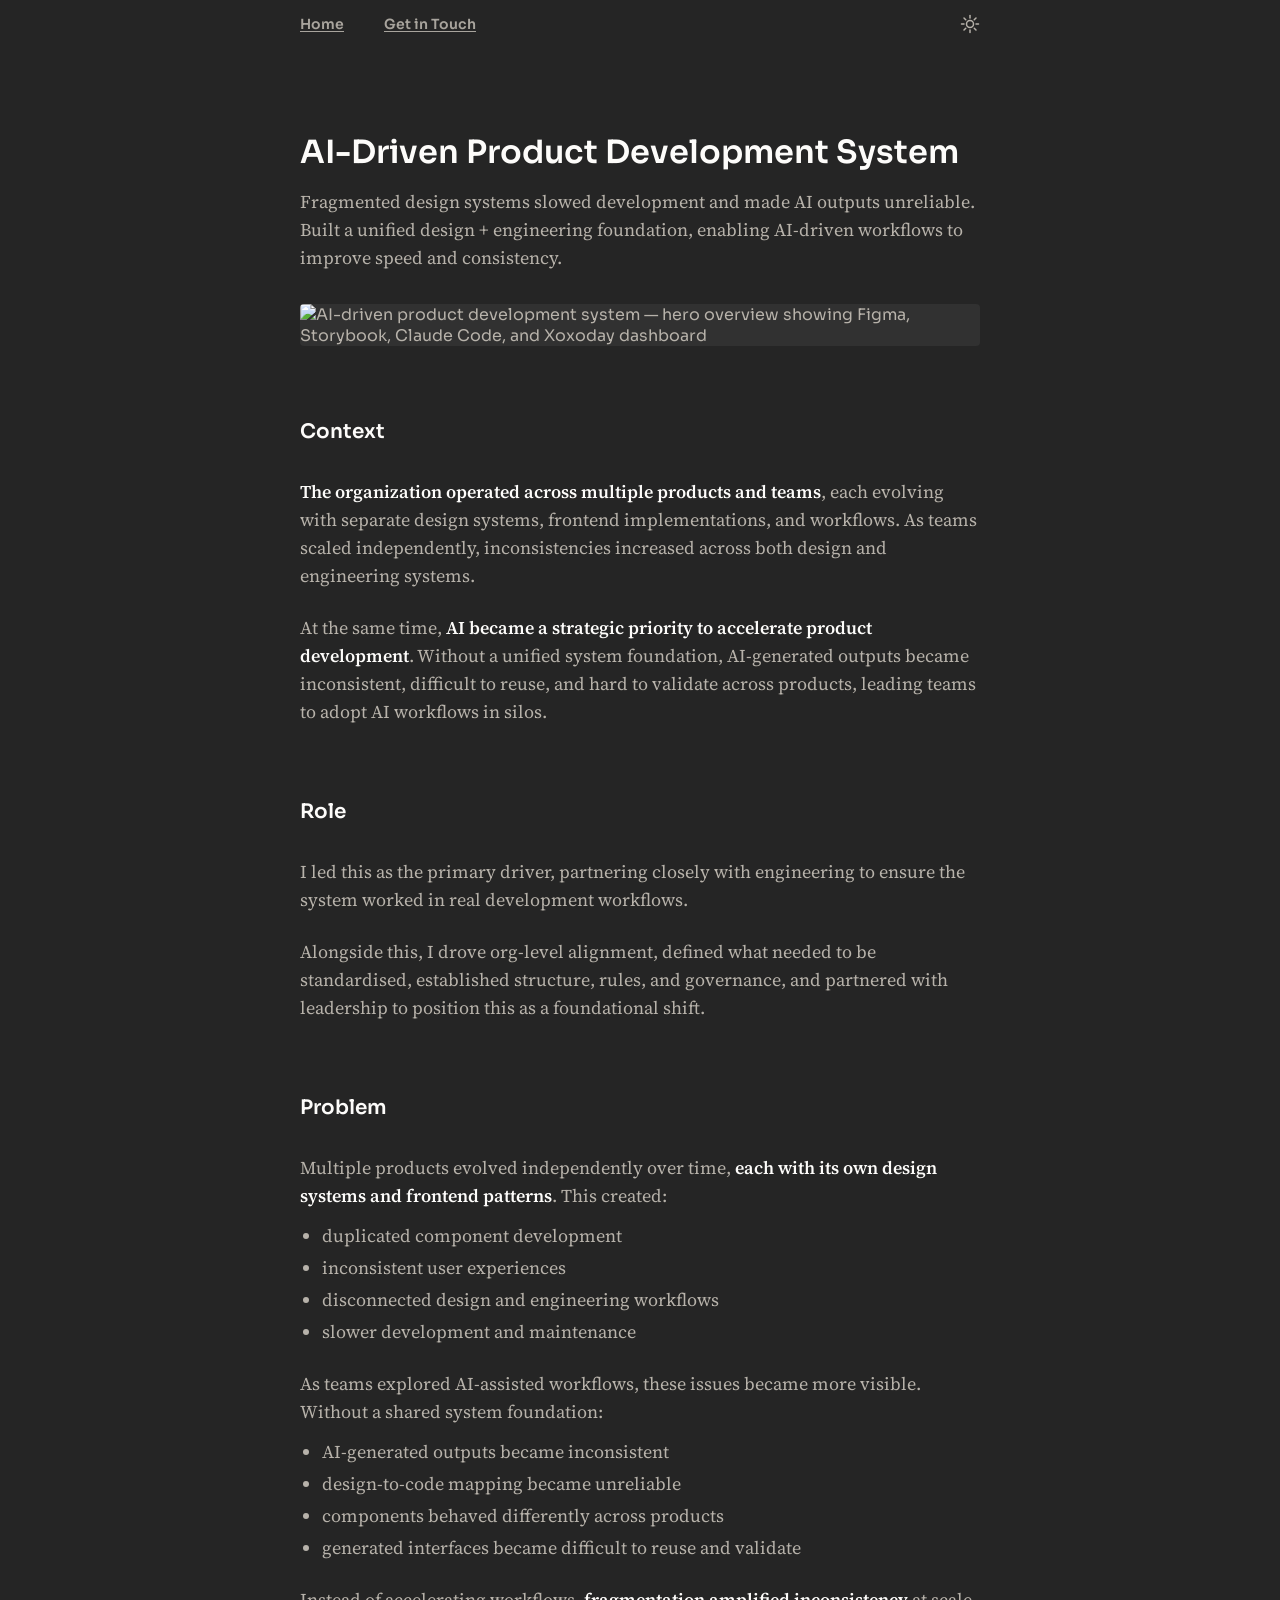
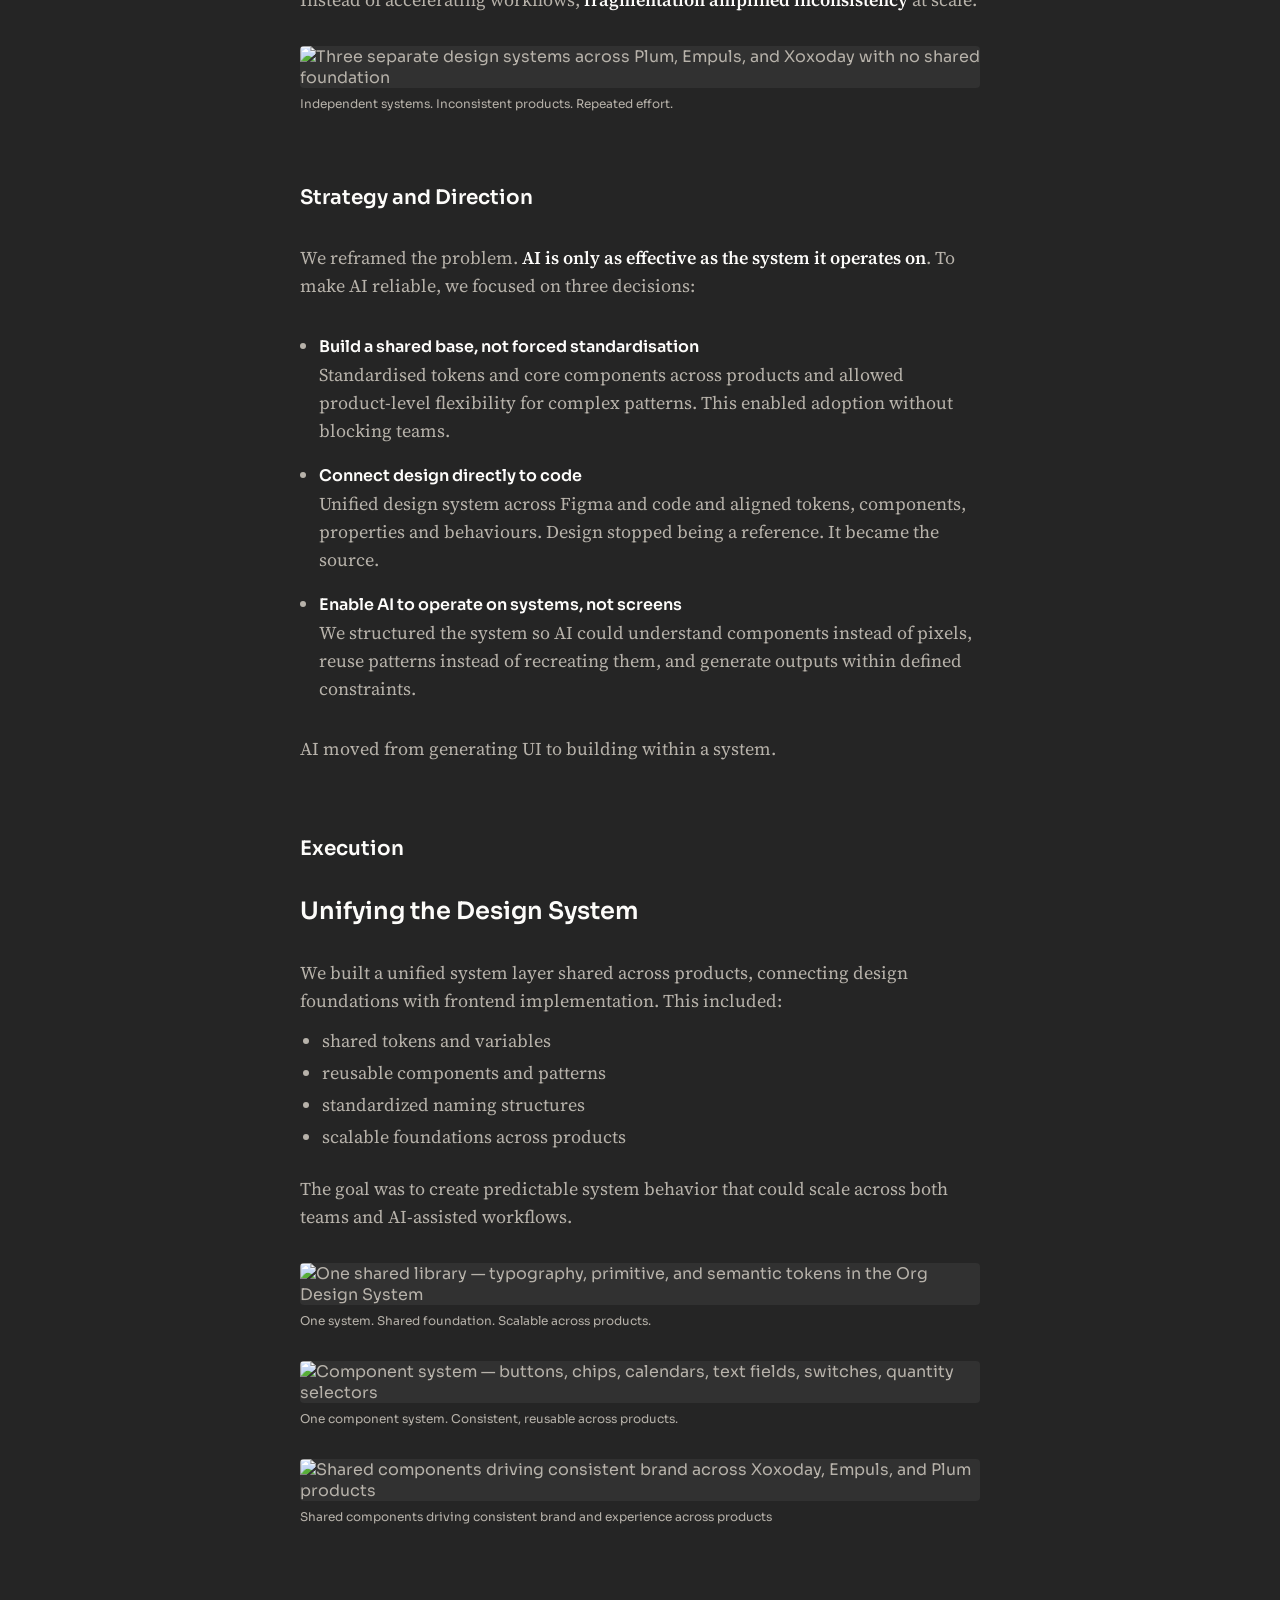
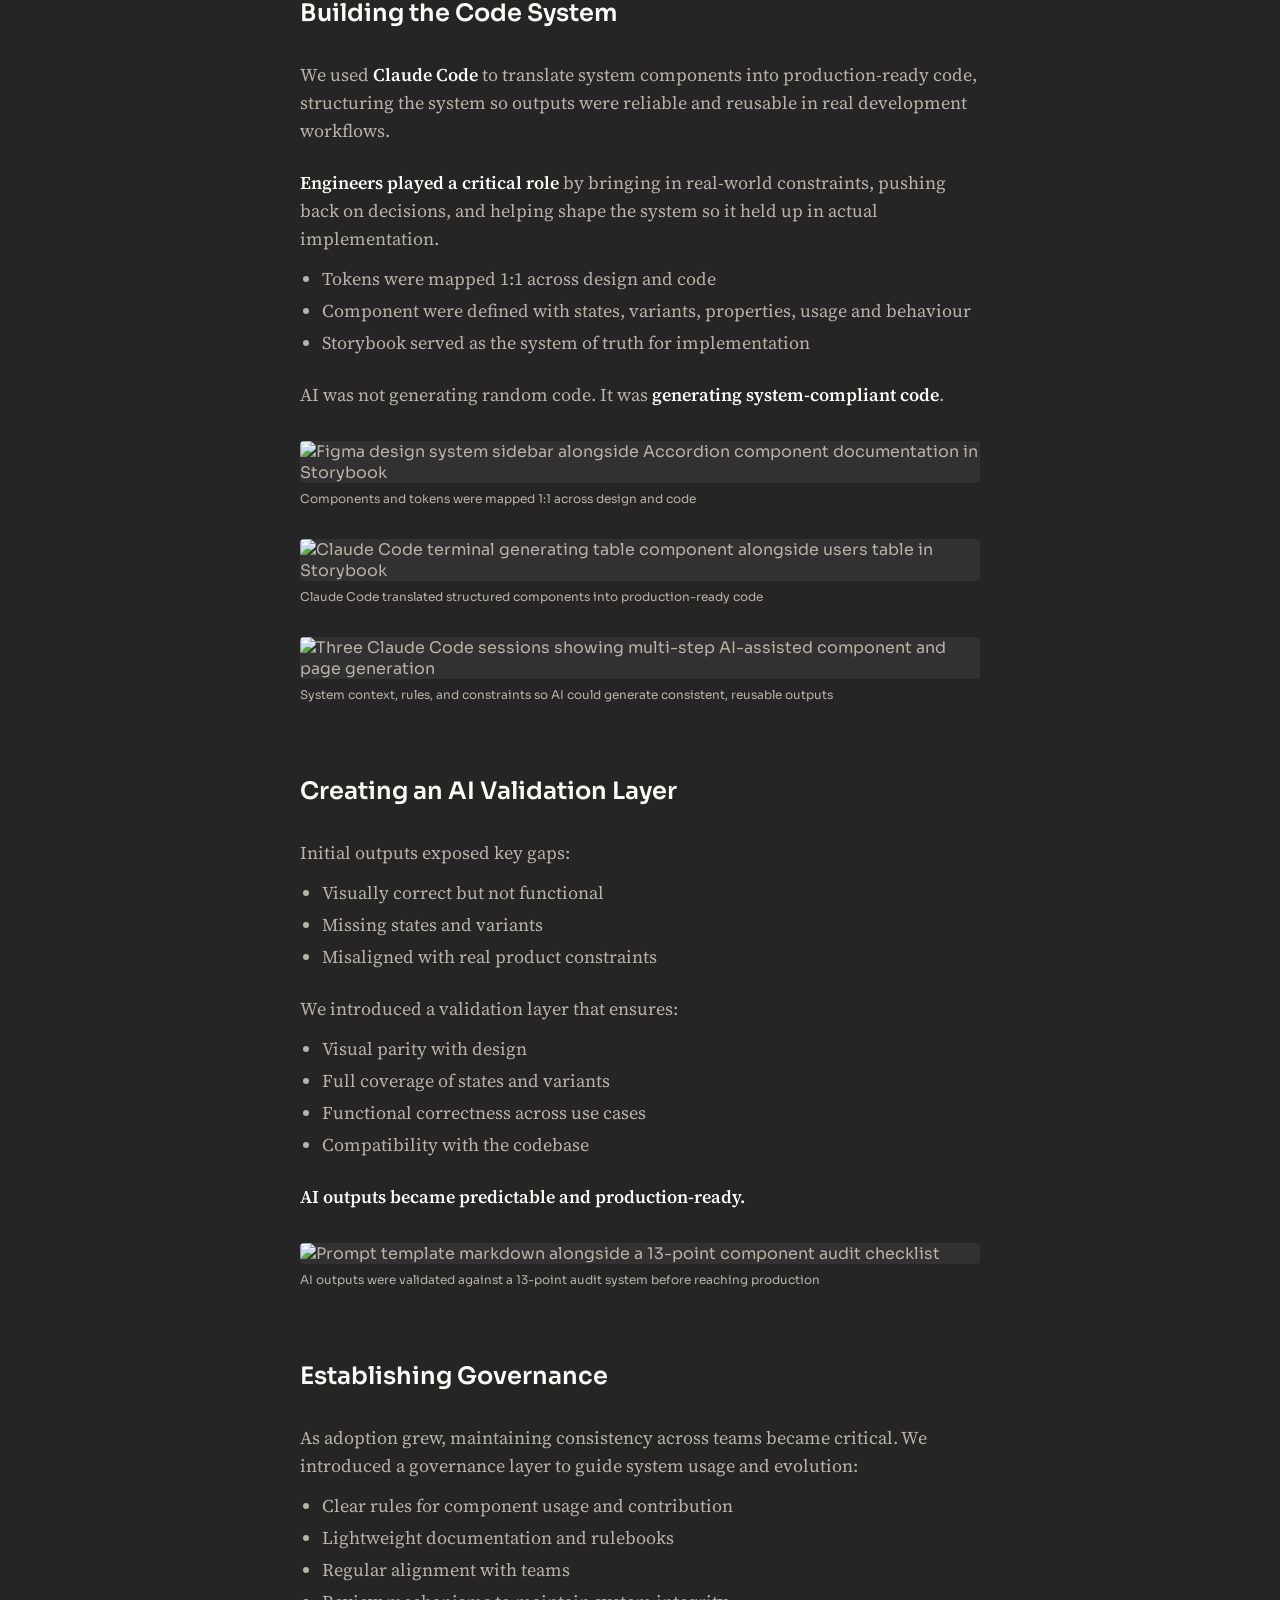
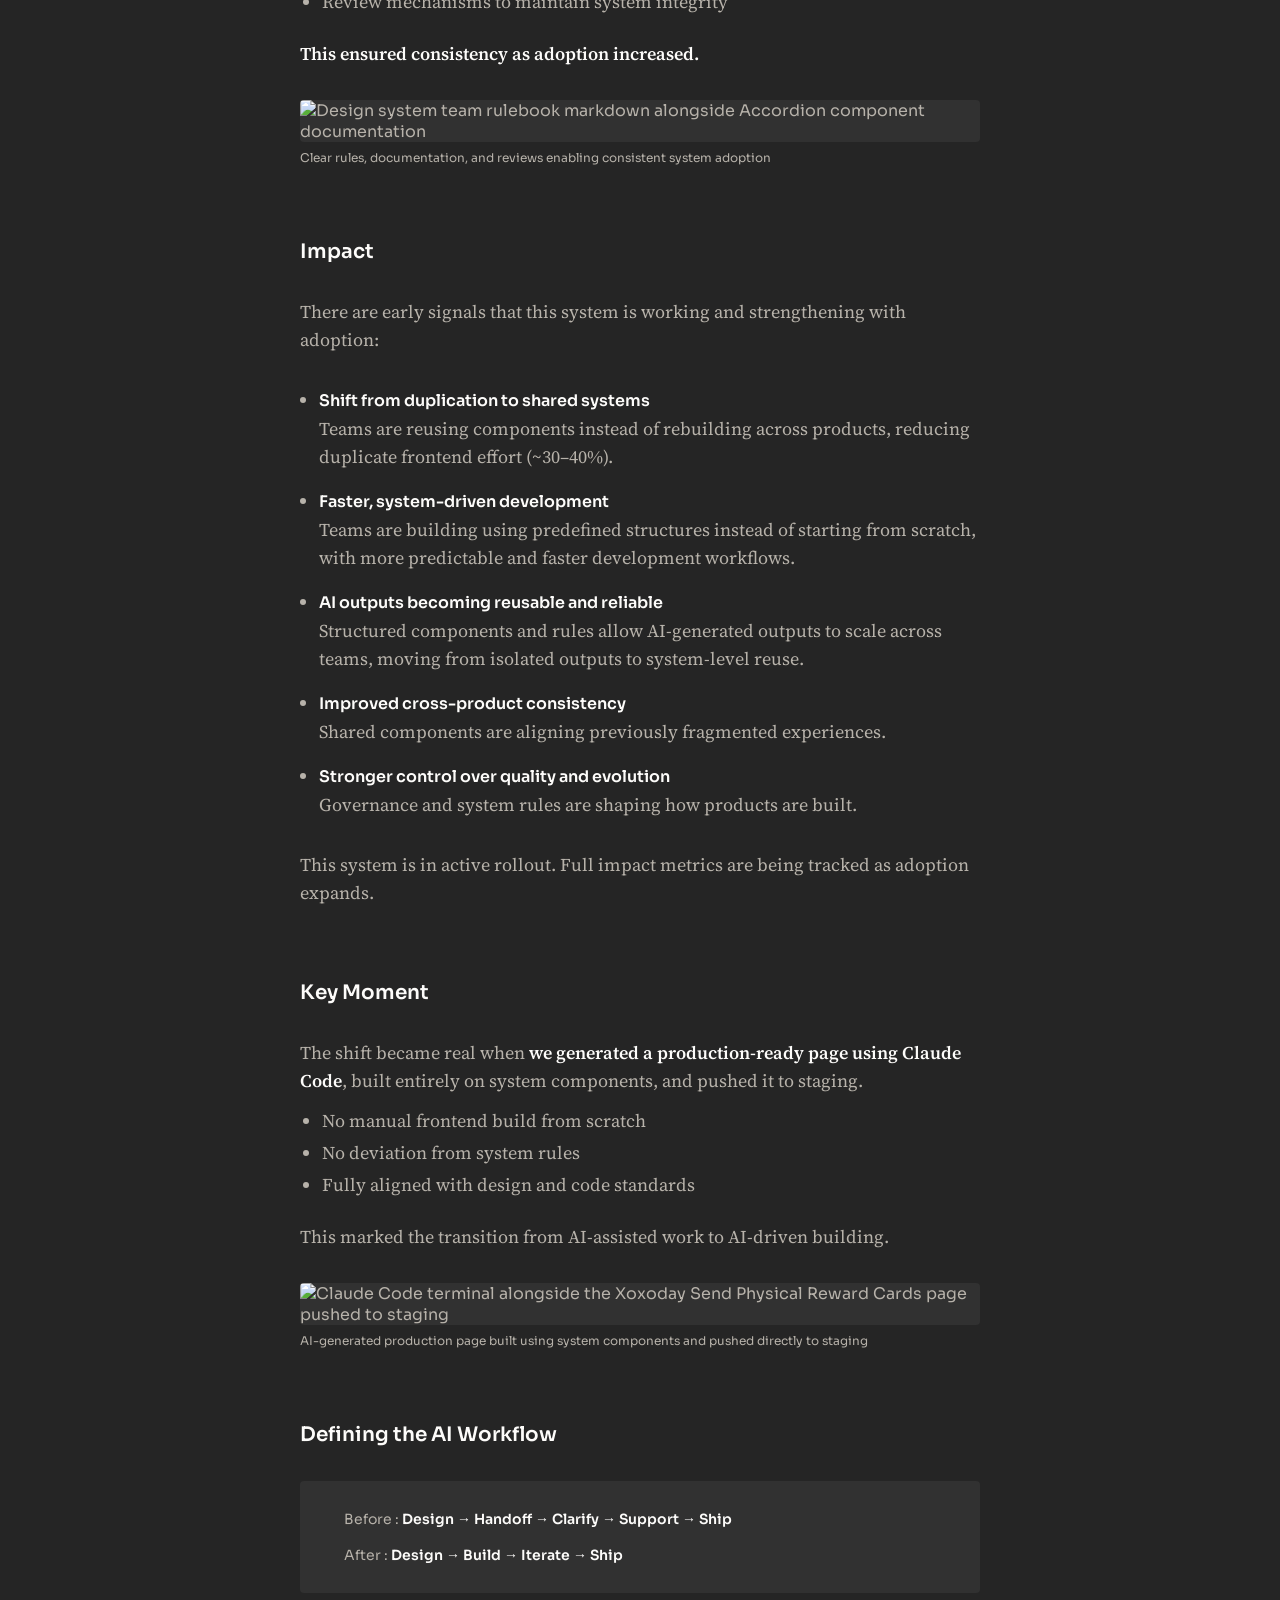
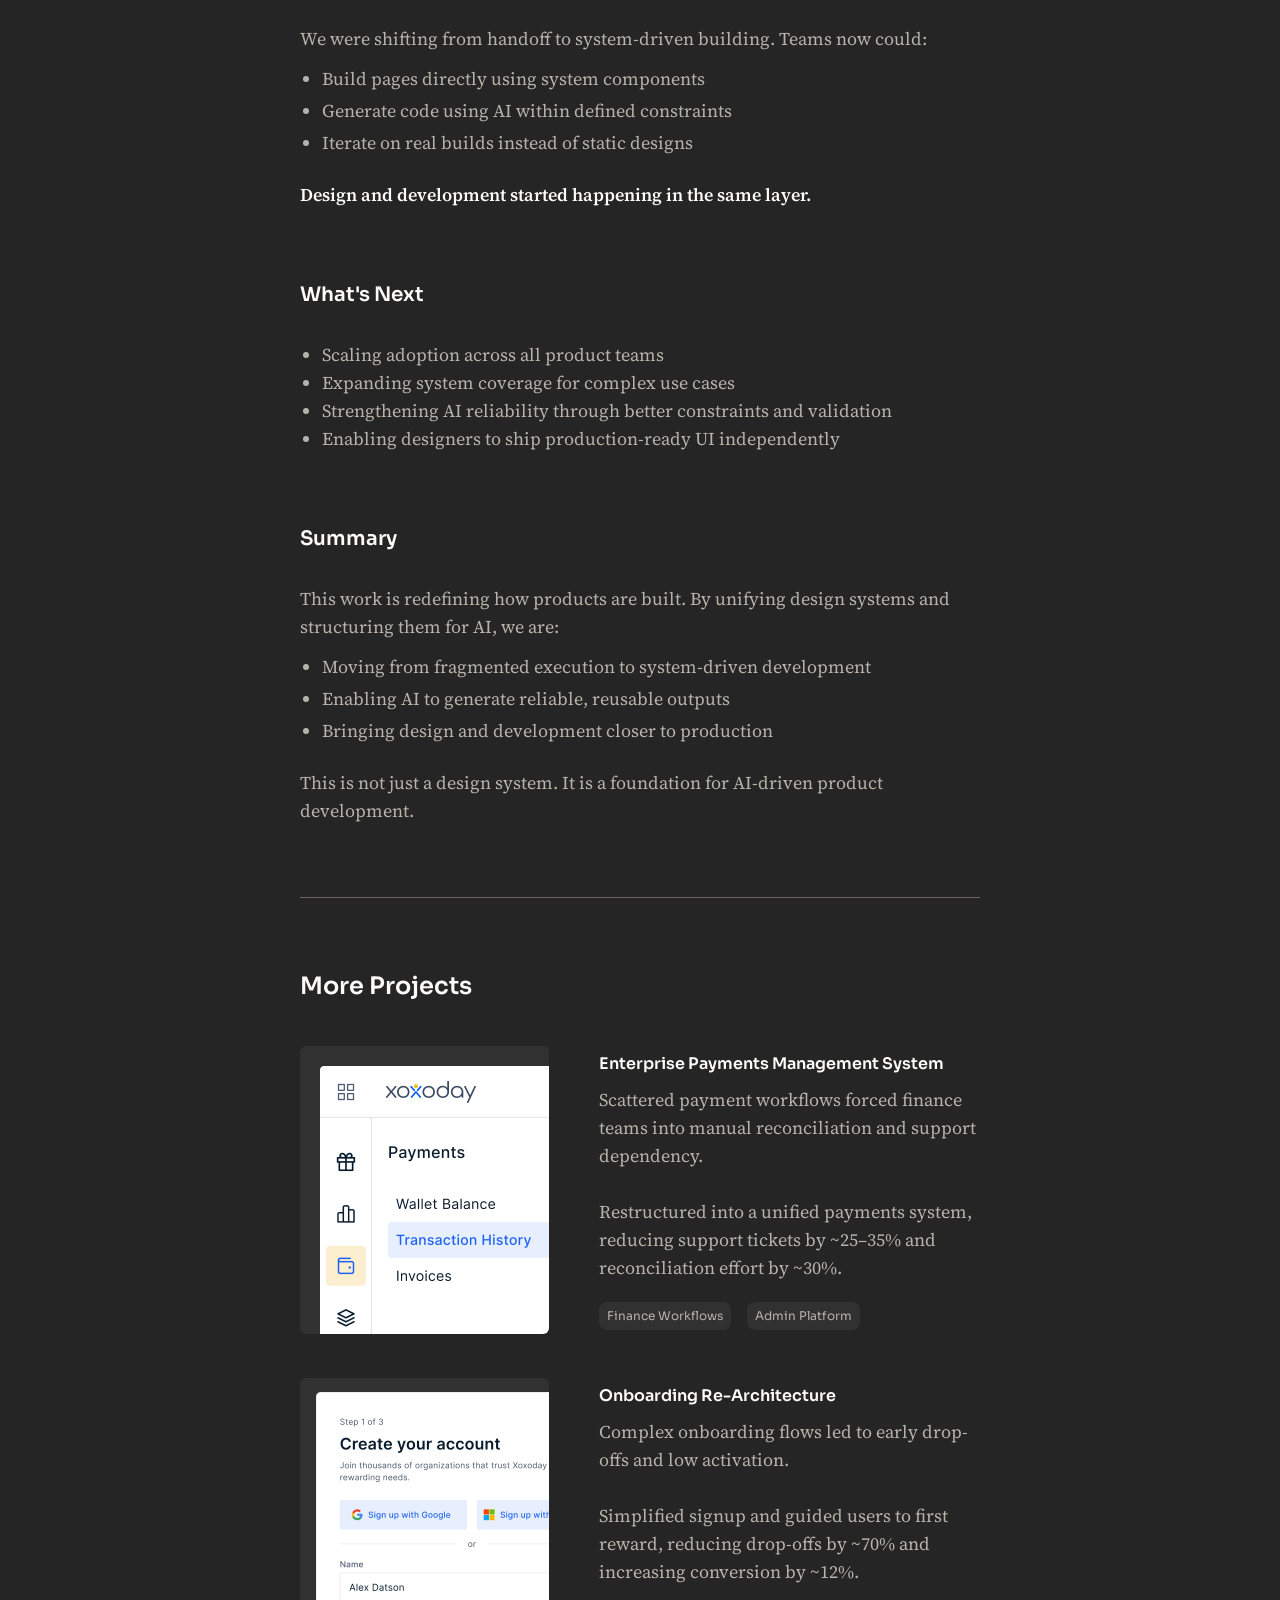
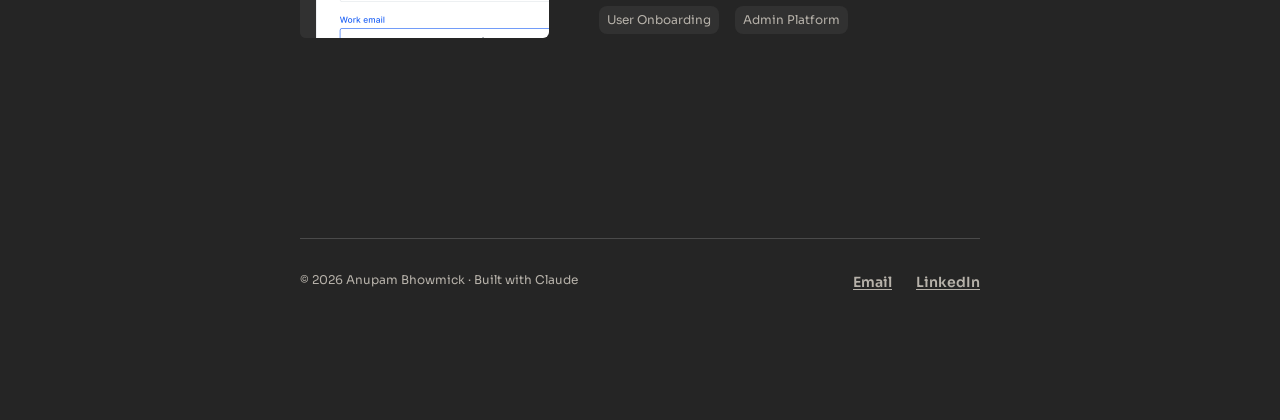
==== ai-system/index.html @ 9c29ad8f "Clean URLs, nav and footer updates - Move case studies to folder/index.html for extensionless URLs  " ====
<!DOCTYPE html>
<html lang="en">
<head>
  <meta charset="UTF-8" />
  <meta name="viewport" content="width=device-width, initial-scale=1.0" />
  <title>AI-Driven Product Development System — Anupam Bhowmick</title>
  <meta name="description" content="Case study: AI-Driven Product Development System designed by Anupam Bhowmick." />
  <link rel="stylesheet" href="/style.css" />
  <script>if(localStorage.getItem('theme')==='light'){document.documentElement.classList.add('light')}</script>
  <link rel="icon" type="image/svg+xml" href="/assets/favicon.svg" />
  <meta property="og:type" content="website" />
  <meta property="og:title" content="AI-Driven Product Development System — Anupam Bhowmick" />
  <meta property="og:description" content="Case study: building a unified design and engineering foundation that enables teams to design, build, and ship using AI." />
  <meta property="og:url" content="https://anupambhowmick.in/ai-system/" />
  <meta property="og:site_name" content="Anupam Bhowmick" />
  <meta name="twitter:card" content="summary" />
  <meta name="twitter:title" content="AI-Driven Product Development System — Anupam Bhowmick" />
  <meta name="twitter:description" content="Case study: building a unified design and engineering foundation that enables teams to design, build, and ship using AI." />
</head>
<body>

  <div id="loading-screen" class="loading-screen"></div>

  <div id="lightbox" class="lightbox" role="dialog" aria-modal="true" aria-label="Image viewer">
    <button class="lightbox-close" id="lightbox-close" aria-label="Close">
      <svg width="24" height="24" viewBox="0 0 24 24" fill="none"><line x1="5" y1="5" x2="19" y2="19" stroke="currentColor" stroke-width="1.5" stroke-linecap="round"/><line x1="19" y1="5" x2="5" y2="19" stroke="currentColor" stroke-width="1.5" stroke-linecap="round"/></svg>
    </button>
    <img id="lightbox-img" src="" alt="" />
  </div>

  <div id="resume-modal" class="resume-modal" role="dialog" aria-modal="true">
    <div class="resume-modal-inner">
      <div class="resume-modal-header">
        <span class="resume-modal-title">Resume — Anupam Bhowmick</span>
        <div class="resume-modal-actions">
          <a href="/anupambhowmick_resume_2026.pdf" download="anupambhowmick_resume_2026.pdf" class="resume-modal-download">Download PDF</a>
          <button class="resume-modal-close" id="resume-modal-close" aria-label="Close">
            <svg width="20" height="20" viewBox="0 0 20 20" fill="none"><line x1="4" y1="4" x2="16" y2="16" stroke="currentColor" stroke-width="1.5" stroke-linecap="round"/><line x1="16" y1="4" x2="4" y2="16" stroke="currentColor" stroke-width="1.5" stroke-linecap="round"/></svg>
          </button>
        </div>
      </div>
      <iframe src="/anupambhowmick_resume_2026.pdf" title="Resume PDF" loading="lazy"></iframe>
      <div class="resume-mobile-fallback">
        <p class="ds-body" style="text-align:center;">PDF preview isn't available on this device.</p>
        <a href="/anupambhowmick_resume_2026.pdf" download="anupambhowmick_resume_2026.pdf" class="btn btn-primary">Download Resume</a>
      </div>
    </div>
  </div>

  <nav class="site-nav">
    <div class="nav-left">
      <a href="/" class="nav-link">Home</a>
      <div class="email-tooltip-wrapper">
        <button class="nav-link email-copy">Get in Touch</button>
        <span class="email-tooltip">anupambhowmick123@gmail.com</span>
      </div>
    </div>
    <div class="nav-right">
      <button id="theme-toggle" class="theme-toggle" aria-label="Toggle light/dark mode">
        <svg class="icon-sun" width="20" height="20" viewBox="0 0 20 20" fill="none"><circle cx="10" cy="10" r="3.5" stroke="currentColor" stroke-width="1.5"/><line x1="10" y1="1.5" x2="10" y2="4" stroke="currentColor" stroke-width="1.5" stroke-linecap="round"/><line x1="10" y1="16" x2="10" y2="18.5" stroke="currentColor" stroke-width="1.5" stroke-linecap="round"/><line x1="1.5" y1="10" x2="4" y2="10" stroke="currentColor" stroke-width="1.5" stroke-linecap="round"/><line x1="16" y1="10" x2="18.5" y2="10" stroke="currentColor" stroke-width="1.5" stroke-linecap="round"/><line x1="4" y1="4" x2="5.76" y2="5.76" stroke="currentColor" stroke-width="1.5" stroke-linecap="round"/><line x1="14.24" y1="14.24" x2="16" y2="16" stroke="currentColor" stroke-width="1.5" stroke-linecap="round"/><line x1="16" y1="4" x2="14.24" y2="5.76" stroke="currentColor" stroke-width="1.5" stroke-linecap="round"/><line x1="5.76" y1="14.24" x2="4" y2="16" stroke="currentColor" stroke-width="1.5" stroke-linecap="round"/></svg>
        <svg class="icon-moon" width="20" height="20" viewBox="0 0 20 20" fill="none"><path d="M17.5 10.66A7.5 7.5 0 1 1 9.34 2.5 5.83 5.83 0 0 0 17.5 10.66z" stroke="currentColor" stroke-width="1.5" stroke-linecap="round" stroke-linejoin="round"/></svg>
      </button>
    </div>
  </nav>

  <div class="page">
    <div class="content">
      <div class="project-main">

        <!-- ── Hero ── -->
        <div class="project-hero">
          <div class="project-hero-text">
            <h1 class="project-hero-title">AI-Driven Product Development System</h1>
            <p class="project-hero-desc">Fragmented design systems slowed development and made AI outputs unreliable. Built a unified design + engineering foundation, enabling AI-driven workflows to improve speed and consistency.</p>
          </div>
          <div class="cs-img-wrap">
            <div class="cs-panel-full">
              <img src="/images/AI image 1.png" alt="AI-driven product development system — hero overview showing Figma, Storybook, Claude Code, and Xoxoday dashboard" />
            </div>
          </div>
        </div>

        <!-- ── Context ── -->
        <div class="project-section">
          <h2 class="project-section-heading">Context</h2>
          <div class="cs-body">
            <p><span class="cs-link">The organization operated across multiple products and teams</span>, each evolving with separate design systems, frontend implementations, and workflows. As teams scaled independently, inconsistencies increased across both design and engineering systems.</p>
            <p>At the same time, <span class="cs-link">AI became a strategic priority to accelerate product development</span>. Without a unified system foundation, AI-generated outputs became inconsistent, difficult to reuse, and hard to validate across products, leading teams to adopt AI workflows in silos.</p>
          </div>
        </div>

        <!-- ── Role ── -->
        <div class="project-section">
          <h2 class="project-section-heading">Role</h2>
          <div class="cs-body">
            <p>I led this as the primary driver, partnering closely with engineering to ensure the system worked in real development workflows.</p>
            <p>Alongside this, I drove org-level alignment, defined what needed to be standardised, established structure, rules, and governance, and partnered with leadership to position this as a foundational shift.</p>
          </div>
        </div>

        <!-- ── Problem ── -->
        <div class="project-section">
          <h2 class="project-section-heading">Problem</h2>
          <div class="cs-body">
            <p>Multiple products evolved independently over time, <span class="cs-link">each with its own design systems and frontend patterns</span>. This created:</p>
            <ul>
              <li>duplicated component development</li>
              <li>inconsistent user experiences</li>
              <li>disconnected design and engineering workflows</li>
              <li>slower development and maintenance</li>
            </ul>
            <p>As teams explored AI-assisted workflows, these issues became more visible. Without a shared system foundation:</p>
            <ul>
              <li>AI-generated outputs became inconsistent</li>
              <li>design-to-code mapping became unreliable</li>
              <li>components behaved differently across products</li>
              <li>generated interfaces became difficult to reuse and validate</li>
            </ul>
            <p>Instead of accelerating workflows, <span class="cs-link">fragmentation amplified inconsistency</span> at scale.</p>
          </div>
          <div class="cs-img-wrap">
            <div class="cs-panel-full">
              <img src="/images/AI image 2.png" alt="Three separate design systems across Plum, Empuls, and Xoxoday with no shared foundation" />
            </div>
            <p class="cs-img-caption">Independent systems. Inconsistent products. Repeated effort.</p>
          </div>
        </div>

        <!-- ── Strategy and Direction ── -->
        <div class="project-section">
          <h2 class="project-section-heading">Strategy and Direction</h2>
          <div class="cs-body">
            <p>We reframed the problem. <span class="cs-link">AI is only as effective as the system it operates on</span>. To make AI reliable, we focused on three decisions:</p>
          </div>
          <ul class="cs-impact-list">
            <li class="cs-impact-item">
              <strong class="cs-impact-heading">Build a shared base, not forced standardisation</strong>
              Standardised tokens and core components across products and allowed product-level flexibility for complex patterns. This enabled adoption without blocking teams.
            </li>
            <li class="cs-impact-item">
              <strong class="cs-impact-heading">Connect design directly to code</strong>
              Unified design system across Figma and code and aligned tokens, components, properties and behaviours. Design stopped being a reference. It became the source.
            </li>
            <li class="cs-impact-item">
              <strong class="cs-impact-heading">Enable AI to operate on systems, not screens</strong>
              We structured the system so AI could understand components instead of pixels, reuse patterns instead of recreating them, and generate outputs within defined constraints.
            </li>
          </ul>
          <div class="cs-body">
            <p>AI moved from generating UI to building within a system.</p>
          </div>
        </div>

        <!-- ── Execution ── -->
        <div class="project-section cs-execution">
          <h2 class="project-section-heading">Execution</h2>

          <!-- 1. Unifying the Design System -->
          <div class="cs-subsection">
            <h2 class="cs-section-heading">Unifying the Design System</h2>
            <div class="cs-body">
              <p>We built a unified system layer shared across products, connecting design foundations with frontend implementation. This included:</p>
              <ul>
                <li>shared tokens and variables</li>
                <li>reusable components and patterns</li>
                <li>standardized naming structures</li>
                <li>scalable foundations across products</li>
              </ul>
              <p>The goal was to create predictable system behavior that could scale across both teams and AI-assisted workflows.</p>
            </div>
            <div class="cs-img-wrap">
              <div class="cs-panel-full">
                <img src="/images/AI image 3.png" alt="One shared library — typography, primitive, and semantic tokens in the Org Design System" />
              </div>
              <p class="cs-img-caption">One system. Shared foundation. Scalable across products.</p>
            </div>
            <div class="cs-img-wrap">
              <div class="cs-panel-full">
                <img src="/images/AI image 4.png" alt="Component system — buttons, chips, calendars, text fields, switches, quantity selectors" />
              </div>
              <p class="cs-img-caption">One component system. Consistent, reusable across products.</p>
            </div>
            <div class="cs-img-wrap">
              <div class="cs-panel-full">
                <img src="/images/AI image 5.png" alt="Shared components driving consistent brand across Xoxoday, Empuls, and Plum products" />
              </div>
              <p class="cs-img-caption">Shared components driving consistent brand and experience across products</p>
            </div>
          </div>

          <!-- 2. Building the Code System -->
          <div class="cs-subsection">
            <h2 class="cs-section-heading">Building the Code System</h2>
            <div class="cs-body">
              <p>We used <span class="cs-link">Claude Code</span> to translate system components into production-ready code, structuring the system so outputs were reliable and reusable in real development workflows.</p>
              <p><span class="cs-link">Engineers played a critical role</span> by bringing in real-world constraints, pushing back on decisions, and helping shape the system so it held up in actual implementation.</p>
              <ul>
                <li>Tokens were mapped 1:1 across design and code</li>
                <li>Component were defined with states, variants, properties, usage and behaviour</li>
                <li>Storybook served as the system of truth for implementation</li>
              </ul>
              <p>AI was not generating random code. It was <span class="cs-link">generating system-compliant code</span>.</p>
            </div>
            <div class="cs-img-wrap">
              <div class="cs-panel-full">
                <img src="/images/AI image 6.png" alt="Figma design system sidebar alongside Accordion component documentation in Storybook" />
              </div>
              <p class="cs-img-caption">Components and tokens were mapped 1:1 across design and code</p>
            </div>
            <div class="cs-img-wrap">
              <div class="cs-panel-full">
                <img src="/images/AI image 7.png" alt="Claude Code terminal generating table component alongside users table in Storybook" />
              </div>
              <p class="cs-img-caption">Claude Code translated structured components into production-ready code</p>
            </div>
            <div class="cs-img-wrap">
              <div class="cs-panel-full">
                <img src="/images/AI image 8.png" alt="Three Claude Code sessions showing multi-step AI-assisted component and page generation" />
              </div>
              <p class="cs-img-caption">System context, rules, and constraints so AI could generate consistent, reusable outputs</p>
            </div>
          </div>

          <!-- 3. Creating an AI Validation Layer -->
          <div class="cs-subsection">
            <h2 class="cs-section-heading">Creating an AI Validation Layer</h2>
            <div class="cs-body">
              <p>Initial outputs exposed key gaps:</p>
              <ul>
                <li>Visually correct but not functional</li>
                <li>Missing states and variants</li>
                <li>Misaligned with real product constraints</li>
              </ul>
              <p>We introduced a validation layer that ensures:</p>
              <ul>
                <li>Visual parity with design</li>
                <li>Full coverage of states and variants</li>
                <li>Functional correctness across use cases</li>
                <li>Compatibility with the codebase</li>
              </ul>
              <p><span class="cs-link">AI outputs became predictable and production-ready.</span></p>
            </div>
            <div class="cs-img-wrap">
              <div class="cs-panel-full">
                <img src="/images/AI image 9.png" alt="Prompt template markdown alongside a 13-point component audit checklist" />
              </div>
              <p class="cs-img-caption">AI outputs were validated against a 13-point audit system before reaching production</p>
            </div>
          </div>

          <!-- 4. Establishing Governance -->
          <div class="cs-subsection">
            <h2 class="cs-section-heading">Establishing Governance</h2>
            <div class="cs-body">
              <p>As adoption grew, maintaining consistency across teams became critical. We introduced a governance layer to guide system usage and evolution:</p>
              <ul>
                <li>Clear rules for component usage and contribution</li>
                <li>Lightweight documentation and rulebooks</li>
                <li>Regular alignment with teams</li>
                <li>Review mechanisms to maintain system integrity</li>
              </ul>
              <p><span class="cs-link">This ensured consistency as adoption increased.</span></p>
            </div>
            <div class="cs-img-wrap">
              <div class="cs-panel-full">
                <img src="/images/AI image 10.png" alt="Design system team rulebook markdown alongside Accordion component documentation" />
              </div>
              <p class="cs-img-caption">Clear rules, documentation, and reviews enabling consistent system adoption</p>
            </div>
          </div>
        </div>

        <!-- ── Impact ── -->
        <div class="project-section">
          <h2 class="project-section-heading">Impact</h2>
          <div class="cs-body">
            <p>There are early signals that this system is working and strengthening with adoption:</p>
          </div>
          <ul class="cs-impact-list">
            <li class="cs-impact-item">
              <strong class="cs-impact-heading">Shift from duplication to shared systems</strong>
              Teams are reusing components instead of rebuilding across products, reducing duplicate frontend effort (~30–40%).
            </li>
            <li class="cs-impact-item">
              <strong class="cs-impact-heading">Faster, system-driven development</strong>
              Teams are building using predefined structures instead of starting from scratch, with more predictable and faster development workflows.
            </li>
            <li class="cs-impact-item">
              <strong class="cs-impact-heading">AI outputs becoming reusable and reliable</strong>
              Structured components and rules allow AI-generated outputs to scale across teams, moving from isolated outputs to system-level reuse.
            </li>
            <li class="cs-impact-item">
              <strong class="cs-impact-heading">Improved cross-product consistency</strong>
              Shared components are aligning previously fragmented experiences.
            </li>
            <li class="cs-impact-item">
              <strong class="cs-impact-heading">Stronger control over quality and evolution</strong>
              Governance and system rules are shaping how products are built.
            </li>
          </ul>
          <div class="cs-body">
            <p>This system is in active rollout. Full impact metrics are being tracked as adoption expands.</p>
          </div>
        </div>

        <!-- ── Key Moment ── -->
        <div class="project-section">
          <h2 class="project-section-heading">Key Moment</h2>
          <div class="cs-body">
            <p>The shift became real when <span class="cs-link">we generated a production-ready page using Claude Code</span>, built entirely on system components, and pushed it to staging.</p>
            <ul>
              <li>No manual frontend build from scratch</li>
              <li>No deviation from system rules</li>
              <li>Fully aligned with design and code standards</li>
            </ul>
            <p>This marked the transition from AI-assisted work to AI-driven building.</p>
          </div>
          <div class="cs-img-wrap">
            <div class="cs-panel-full">
              <img src="/images/AI image 11.png" alt="Claude Code terminal alongside the Xoxoday Send Physical Reward Cards page pushed to staging" />
            </div>
            <p class="cs-img-caption">AI-generated production page built using system components and pushed directly to staging</p>
          </div>
        </div>

        <!-- ── Defining the AI Workflow ── -->
        <div class="project-section">
          <h2 class="project-section-heading">Defining the AI Workflow</h2>
          <div class="cs-workflow-box">
            <p class="cs-workflow-line"><span class="cs-workflow-label">Before :&nbsp;</span><span class="cs-workflow-flow">Design → Handoff → Clarify → Support → Ship</span></p>
            <p class="cs-workflow-line"><span class="cs-workflow-label">After :&nbsp;</span><span class="cs-workflow-flow">Design → Build → Iterate → Ship</span></p>
          </div>
          <div class="cs-body">
            <p>We were shifting from handoff to system-driven building. Teams now could:</p>
            <ul>
              <li>Build pages directly using system components</li>
              <li>Generate code using AI within defined constraints</li>
              <li>Iterate on real builds instead of static designs</li>
            </ul>
            <p><span class="cs-link">Design and development started happening in the same layer.</span></p>
          </div>
        </div>

        <!-- ── What's Next ── -->
        <div class="project-section">
          <h2 class="project-section-heading">What's Next</h2>
          <ul class="cs-body" style="padding-left:1.2em;list-style:disc;">
            <li>Scaling adoption across all product teams</li>
            <li>Expanding system coverage for complex use cases</li>
            <li>Strengthening AI reliability through better constraints and validation</li>
            <li>Enabling designers to ship production-ready UI independently</li>
          </ul>
        </div>

        <!-- ── Summary ── -->
        <div class="project-section">
          <h2 class="project-section-heading">Summary</h2>
          <div class="cs-body">
            <p>This work is redefining how products are built. By unifying design systems and structuring them for AI, we are:</p>
            <ul>
              <li>Moving from fragmented execution to system-driven development</li>
              <li>Enabling AI to generate reliable, reusable outputs</li>
              <li>Bringing design and development closer to production</li>
            </ul>
            <p>This is not just a design system. It is a foundation for AI-driven product development.</p>
          </div>
        </div>

        <hr class="section-divider" />

        <!-- ── More Projects ── -->
        <div class="more-projects">
          <h2 class="ds-h2">More Projects</h2>
          <a href="/payments/" class="project-card">
            <div class="project-card-thumb">
              <img src="/images/Payments - Thumbnail.png" alt="" loading="lazy" />
            </div>
            <div class="project-card-content">
              <p class="project-card-title">Enterprise Payments Management System</p>
              <div class="project-card-body">
                <p>Scattered payment workflows forced finance teams into manual reconciliation and support dependency.</p>
                <p>Restructured into a unified payments system, reducing support tickets by ~25–35% and reconciliation effort by ~30%.</p>
              </div>
              <div class="project-card-tags">
                <span class="project-card-tag">Finance Workflows</span>
                <span class="project-card-tag">Admin Platform</span>
              </div>
            </div>
          </a>
          <a href="/onboarding/" class="project-card">
            <div class="project-card-thumb">
              <img src="/images/Onboarding - Thumbnail.png" alt="" loading="lazy" />
            </div>
            <div class="project-card-content">
              <p class="project-card-title">Onboarding Re-Architecture</p>
              <div class="project-card-body">
                <p>Complex onboarding flows led to early drop-offs and low activation.</p>
                <p>Simplified signup and guided users to first reward, reducing drop-offs by ~70% and increasing conversion by ~12%.</p>
              </div>
              <div class="project-card-tags">
                <span class="project-card-tag">User Onboarding</span>
                <span class="project-card-tag">Admin Platform</span>
              </div>
            </div>
          </a>
        </div>

      </div><!-- /.project-main -->

      <!-- Footer -->
      <div class="ds-footer-row">
        <p class="ds-caption">© 2026 Anupam Bhowmick · Built with Claude</p>
        <nav class="ds-link-row">
          <div class="email-tooltip-wrapper">
            <a href="#" class="ds-link-muted email-copy">Email</a>
            <span class="email-tooltip">anupambhowmick123@gmail.com</span>
          </div>
          <a href="https://linkedin.com/in/anupambhowmick" target="_blank" rel="noopener" class="ds-link-muted">LinkedIn</a>
        </nav>
      </div>

    </div><!-- /.content -->
  </div><!-- /.page -->

  <script src="/script.js"></script>
</body>
</html>
---- style.css ----
/* ============================================================
   DESIGN SYSTEM — Anupam Bhowmick Portfolio
   Source: Figma 8GEqwkx0ENInCieGuJe1gp
   ============================================================ */

@import url('https://fonts.googleapis.com/css2?family=Sora:wght@400;600&family=Source+Serif+Pro:wght@400;600&display=swap');

/* ── Design Tokens — Dark mode (default) ────────────────── */
:root {
  --color-bg:           #252525;
  --color-dark-2:       #313131;
  --color-dark-3:       #4a4a4a;
  --color-card-bg:      #282828;
  --color-before-after: #2b2b2a;
  --color-video-bg:     #323232;
  --color-light-1:      #FDFCFA;
  --color-light-2:      #B7B2AA;
  --color-light-3:      #6A665F;
  --color-surface:      rgba(183,178,170,0.04);
  --nav-height:         48px;
  --font: 'Sora', sans-serif;
  --font-body: 'Source Serif Pro', Georgia, serif;
}

/* ── Light mode overrides ────────────────────────────────── */
html.light {
  --color-bg:           #F1EDEA;
  --color-dark-2:       #E0DBD6;
  --color-dark-3:       #D0CAC4;
  --color-card-bg:      #EBE6E0;
  --color-before-after: #EBE6E0;
  --color-video-bg:     #C8C3BC;
  --color-light-1:      #1A1A1A;
  --color-light-2:      #635D54;
  --color-light-3:      #948F87;
  --color-surface:      rgba(37,37,37,0.04);
}

html.light .btn-primary       { background: #252525; color: #F1EDEA; border-color: #252525; }
html.light .btn-primary:hover { background: #313131; border-color: #313131; }

/* ── Reset ───────────────────────────────────────────────── */
*, *::before, *::after { box-sizing: border-box; margin: 0; padding: 0; }
html {
  scroll-behavior: smooth;
  /* Paint the bg on html so the colour fills the entire scrollable area on
     iOS Safari — without this, scrolling past body's height reveals the
     browser default and the page looks half-themed when toggling. */
  background: var(--color-bg);
  transition: background-color 0.2s ease;
}
body {
  min-height: 100%;
  font-family: var(--font);
  background: var(--color-bg);
  color: var(--color-light-2);
  -webkit-font-smoothing: antialiased;
  transition: background-color 0.2s ease, color 0.2s ease;
}

/* Background texture overlay */
body::before {
  content: '';
  position: fixed;
  inset: 0;
  background-image: url('assets/bg-texture.png');
  background-size: 1024px 1024px;
  background-position: top left;
  mix-blend-mode: darken;
  opacity: 0.16;
  pointer-events: none;
  z-index: 0;
}
html.light body::before {
  mix-blend-mode: multiply;
  opacity: 0.05;
}

a      { color: inherit; text-decoration: none; }
button { background: none; border: none; cursor: pointer; font-family: var(--font); }
ul { padding-left: 1em;   list-style-position: outside; }
ol { padding-left: 1.4em; list-style-position: outside; }
strong { font-weight: 600; color: var(--color-light-1); }

/* ══════════════════════════════════════════════════════════
   LOADING SCREEN
══════════════════════════════════════════════════════════ */
.loading-screen {
  position: fixed;
  inset: 0;
  background: var(--color-bg);
  z-index: 9999;
  transition: opacity 0.4s ease;
  pointer-events: all;
}
.loading-screen.hidden {
  opacity: 0;
  pointer-events: none;
}

/* ══════════════════════════════════════════════════════════
   LIGHTBOX
══════════════════════════════════════════════════════════ */
.lightbox {
  position: fixed;
  inset: 0;
  background: rgba(0,0,0,0.92);
  z-index: 8000;
  display: flex;
  align-items: center;
  justify-content: center;
  opacity: 0;
  pointer-events: none;
  transition: opacity 0.2s ease;
}
.lightbox.open {
  opacity: 1;
  pointer-events: all;
}
.lightbox img {
  max-width: 90vw;
  max-height: 90vh;
  object-fit: contain;
  display: block;
}
.lightbox-close {
  position: absolute;
  top: 24px;
  right: 24px;
  color: rgba(255,255,255,0.7);
  background: none;
  border: none;
  cursor: pointer;
  line-height: 1;
  transition: color 0.15s ease;
  font-family: var(--font);
}
.lightbox-close:hover { color: #fff; }
.lightbox-close svg   { width: 24px; height: 24px; }

/* ══════════════════════════════════════════════════════════
   RESUME MODAL
══════════════════════════════════════════════════════════ */
.resume-modal {
  position: fixed;
  inset: 0;
  background: var(--color-bg);
  z-index: 8000;
  display: flex;
  align-items: stretch;
  justify-content: stretch;
  padding: 0;
  opacity: 0;
  pointer-events: none;
  transition: opacity 0.2s ease;
}
.resume-modal.open {
  opacity: 1;
  pointer-events: all;
}
.resume-modal-inner {
  background: var(--color-bg);
  width: 100vw;
  height: 100vh;
  border-radius: 0;
  display: flex;
  flex-direction: column;
  overflow: hidden;
  transition: background-color 0.2s ease;
}
.resume-modal-header {
  display: flex;
  align-items: center;
  justify-content: space-between;
  padding: 14px 20px;
  border-bottom: 1px solid var(--color-light-3);
  flex-shrink: 0;
}
.resume-modal-title {
  font-size: 14px; font-weight: 600; line-height: 20px;
  color: var(--color-light-1);
}
.resume-modal-actions { display: flex; gap: 16px; align-items: center; }
.resume-modal-download {
  font-size: 14px; font-weight: 600; line-height: 20px;
  color: var(--color-light-2);
  text-decoration: underline;
  text-underline-offset: 2px;
  transition: color 0.15s ease;
}
.resume-modal-download:hover { color: var(--color-light-1); }
.resume-modal-close {
  color: var(--color-light-2);
  cursor: pointer;
  display: flex;
  transition: color 0.15s ease;
}
.resume-modal-close:hover { color: var(--color-light-1); }
.resume-modal-close svg { width: 20px; height: 20px; }
.resume-modal iframe {
  flex: 1;
  width: 100%;
  border: none;
}
.resume-mobile-fallback {
  display: none;
  flex: 1;
  align-items: center;
  justify-content: center;
  flex-direction: column;
  gap: 16px;
  padding: 40px;
  text-align: center;
}

/* ══════════════════════════════════════════════════════════
   STICKY NAV BAR
══════════════════════════════════════════════════════════ */
.site-nav {
  position: sticky;
  top: 0;
  z-index: 500;
  width: 100%;
  background: var(--color-bg);
  display: flex;
  align-items: center;
  justify-content: space-between;
  padding: 10px max(20px, calc((100% - 680px) / 2));
  height: var(--nav-height);
  transition: background-color 0.2s ease;
}
/* Texture overlay — matches body::before so nav blends seamlessly */
.site-nav::before {
  content: '';
  position: absolute;
  inset: 0;
  background-image: url('assets/bg-texture.png');
  background-size: 1024px 1024px;
  background-position: top left;
  mix-blend-mode: darken;
  opacity: 0.16;
  pointer-events: none;
}
html.light .site-nav::before {
  mix-blend-mode: multiply;
  opacity: 0.05;
}

.nav-left  { display: flex; gap: 40px; align-items: center; }
.nav-right { display: flex; gap: 24px; align-items: center; }

.nav-link {
  font-size: 14px; font-weight: 600; line-height: 20px;
  color: var(--color-light-2);
  text-decoration: underline;
  text-underline-offset: 2px;
  opacity: 0.9;
  transition: color 0.15s ease, opacity 0.15s ease;
  cursor: pointer;
  white-space: nowrap;
  background: none;
  border: none;
  font-family: var(--font);
  padding: 0;
}
.nav-link:hover { color: var(--color-light-1); opacity: 1; }

/* ── Theme Toggle (inside nav) ───────────────────────────── */
.theme-toggle {
  position: relative;
  width: 20px;
  height: 20px;
  padding: 0;
  background: none;
  border: none;
  cursor: pointer;
  color: var(--color-light-2);
  transition: color 0.15s ease;
  display: flex;
  align-items: center;
  justify-content: center;
  flex-shrink: 0;
}
.theme-toggle:hover { color: var(--color-light-1); }
.theme-toggle svg   { width: 20px; height: 20px; flex-shrink: 0; }
/* Invisible 32×32 tap target for mobile (visual stays 20×20, layout unaffected) */
.theme-toggle::before {
  content: '';
  position: absolute;
  inset: -6px;
}

.theme-toggle .icon-moon             { display: none;  }
html.light .theme-toggle .icon-sun  { display: none;  }
html.light .theme-toggle .icon-moon { display: block; }

/* ══════════════════════════════════════════════════════════
   PAGE SHELL
══════════════════════════════════════════════════════════ */
.page {
  min-height: calc(100vh - var(--nav-height));
  display: flex;
  align-items: flex-start;
  justify-content: center;
  padding: 80px max(20px, calc((100% - 680px) / 2)) 128px;
  position: relative;
  z-index: 1;
}

/* Homepage — 100px top padding (148px Figma minus 48px sticky nav) */
body.home .page { padding-top: 100px; }

/* Payments — 128px top padding, 92px between sections, 124px to footer */
body.payments .page { padding-top: 128px; }
body.payments .project-main { gap: 92px; }
body.payments .content { gap: 124px; }
/* Match Figma: paragraph → bullet list spacing equals paragraph → paragraph (24px) */
body.payments .cs-body p + ul,
body.payments .cs-body p + ol { margin-top: 24px; }

/* Onboarding — same outer rhythm as Payments, 72px between Solution subsections */
body.onboarding .page { padding-top: 128px; }
body.onboarding .project-main { gap: 92px; }
body.onboarding .content { gap: 124px; }
body.onboarding .cs-subsections { gap: 72px; }
body.onboarding .project-section > .cs-subsections { margin-top: 0; }
/* Match Figma cs-body rhythm: 20px between paragraph blocks, 8px between list items */
body.onboarding .cs-body p + p { margin-top: 20px; }
body.onboarding .cs-body p + ul,
body.onboarding .cs-body p + ol { margin-top: 12px; }
body.onboarding .cs-body ul + p,
body.onboarding .cs-body ol + p { margin-top: 20px; }
body.onboarding .cs-body ul,
body.onboarding .cs-body ol { gap: 8px; }

.content {
  width: 680px;
  display: flex;
  flex-direction: column;
  gap: 200px;
  flex-shrink: 0;
}

/* ══════════════════════════════════════════════════════════
   TYPOGRAPHY
══════════════════════════════════════════════════════════ */

/* H1 — 32/48 600 */
.ds-h1 {
  font-size: 32px; font-weight: 600; line-height: 48px;
  color: var(--color-light-1);
}
/* H2 — 24/32 600 */
.ds-h2 {
  font-size: 24px; font-weight: 600; line-height: 32px;
  color: var(--color-light-1);
}
/* H2 muted */
.ds-h2-muted {
  font-size: 24px; font-weight: 600; line-height: 32px;
  color: var(--color-light-2);
}
/* H3 — 20/28 600 */
.ds-h3 {
  font-size: 20px; font-weight: 600; line-height: 28px;
  color: var(--color-light-1);
}
/* H3 muted */
.ds-h3-muted {
  font-size: 20px; font-weight: 600; line-height: 28px;
  color: var(--color-light-2);
}
/* Body — 16/28 400 */
.ds-body {
  font-size: 16px; font-weight: 400; line-height: 28px;
  color: var(--color-light-2);
}
.ds-body p, .ds-body li { font-size: 16px; line-height: 28px; }
/* Body Highlight — 16/28 600 */
.ds-body-highlight {
  font-size: 16px; font-weight: 600; line-height: 28px;
  color: var(--color-light-2);
}
/* Caption — 12/16 400 */
.ds-caption {
  font-size: 12px; font-weight: 400; line-height: 16px;
  color: var(--color-light-2);
}

/* ══════════════════════════════════════════════════════════
   LINKS
══════════════════════════════════════════════════════════ */
.ds-link {
  font-size: 14px; font-weight: 600; line-height: 20px;
  color: var(--color-light-1);
  text-decoration: underline;
  text-underline-offset: 2px;
  transition: opacity 0.15s ease;
  cursor: pointer;
  white-space: nowrap;
}
.ds-link:hover { opacity: 0.55; }

.ds-link-muted {
  font-size: 14px; font-weight: 600; line-height: 20px;
  color: var(--color-light-2);
  text-decoration: underline;
  text-underline-offset: 2px;
  transition: color 0.15s ease;
  cursor: pointer;
  white-space: nowrap;
}
.ds-link-muted:hover { color: var(--color-light-1); }

.ds-link-row {
  display: flex;
  gap: 24px;
  align-items: flex-start;
  flex-wrap: wrap;
}

.ds-list { padding-left: 1.2em; }
.ds-list li { line-height: 28px; margin-bottom: 4px; }

/* Principles bullet list — Source Serif Pro 18/28 */
.principles-list {
  list-style: disc;
  padding-left: 1.5em;
  display: flex;
  flex-direction: column;
  gap: 0;
  font-family: var(--font-body);
  font-size: 18px;
  color: var(--color-light-2);
}
.principles-list li { font-size: 18px; line-height: 28px; }

/* ══════════════════════════════════════════════════════════
   BUTTONS
══════════════════════════════════════════════════════════ */
.btn-row { display: flex; gap: 16px; align-items: center; flex-wrap: wrap; }

.btn {
  display: inline-flex;
  align-items: center;
  gap: 10px;
  padding: 12px 20px;
  border-radius: 4px;
  font-family: var(--font);
  font-size: 14px; font-weight: 600; line-height: 20px;
  cursor: pointer;
  white-space: nowrap;
  text-decoration: none;
  transition: background-color 0.15s ease, border-color 0.15s ease, color 0.15s ease;
}
.btn svg { flex-shrink: 0; width: 20px; height: 20px; }

.btn-primary {
  background: var(--color-dark-2);
  border: 1px solid transparent;
  color: var(--color-light-1);
}
.btn-primary:hover { background: var(--color-dark-3); }

.btn-secondary {
  background: transparent;
  border: 1px solid var(--color-dark-2);
  color: var(--color-light-2);
}
.btn-secondary:hover { border-color: var(--color-dark-3); }

/* ══════════════════════════════════════════════════════════
   TABS  (work.html)
══════════════════════════════════════════════════════════ */
.tab-bar-sticky {
  position: sticky;
  top: var(--nav-height);
  background: var(--color-bg);
  z-index: 10;
  padding-bottom: 1px;
  transition: background-color 0.2s ease;
}

.tab-bar {
  display: flex;
  align-items: flex-end;
  border-bottom: 1.5px solid var(--color-dark-3);
  width: 100%;
  overflow-x: auto;
  -ms-overflow-style: none;
  scrollbar-width: none;
}
.tab-bar::-webkit-scrollbar { display: none; }

.tab-btn {
  flex-shrink: 0;
  display: flex;
  flex-direction: column;
  justify-content: flex-end;
  padding: 8px 24px 8px 8px;
  font-family: var(--font);
  font-size: 14px; font-weight: 600; line-height: 22px;
  color: var(--color-light-3);
  background: none; border: none;
  border-bottom: 1.5px solid transparent;
  margin-bottom: -1.5px;
  cursor: pointer;
  transition: color 0.15s ease, border-color 0.15s ease;
  white-space: nowrap;
}
.tab-btn:hover  { color: var(--color-light-2); }
.tab-btn.active { color: var(--color-light-2); border-bottom-color: var(--color-light-2); }

/* ══════════════════════════════════════════════════════════
   FOOTER
══════════════════════════════════════════════════════════ */
.ds-footer-row {
  border-top: 1px solid var(--color-dark-3);
  padding-top: 33px;
  display: flex;
  justify-content: space-between;
  align-items: flex-start;
  width: 100%;
}

/* ══════════════════════════════════════════════════════════
   HOME PAGE — index.html
══════════════════════════════════════════════════════════ */

/* Main content column — 132px between all sections */
.bio-main {
  display: flex; flex-direction: column; gap: 132px;
}

/* Hero block: identity + statement+bio — large gap creates open top */
.bio-identity-group {
  display: flex; flex-direction: column; gap: 282px;
}

/* Identity block: name, role, company — 4px gap (matches Figma) */
.bio-identity {
  display: flex; flex-direction: column; gap: 4px;
}

/* Company line — 16px Sora SemiBold muted, with right-arrow icon */
.bio-company {
  display: inline-flex;
  align-items: center;
  gap: 4px;
  font-family: var(--font);
  font-size: 16px; font-weight: 600; line-height: 28px;
  color: var(--color-light-2);
  text-decoration: none;
  width: fit-content;
  transition: color 0.15s ease;
}
.bio-company:hover { color: var(--color-light-1); }
.bio-company-arrow {
  flex-shrink: 0;
  transition: transform 0.2s cubic-bezier(0.22, 0.61, 0.36, 1);
}
.bio-company:hover .bio-company-arrow { transform: translateX(2px); }

/* Statement + 9-years bio — gap 16px (matches Figma) */
.bio-statement-block {
  display: flex; flex-direction: column; gap: 16px;
}

/* Statement — 20px Sora SemiBold, light-1 (same spec as ds-h3) */
.bio-statement {
  font-family: var(--font);
  font-size: 20px; font-weight: 600; line-height: 28px;
  color: var(--color-light-1);
}

/* Bio text — Source Serif Pro 18/28 (matches Figma body) */
.bio-text {
  font-family: var(--font-body);
  font-size: 18px; font-weight: 400; line-height: 28px;
  color: var(--color-light-2);
}
.bio-text p { margin-bottom: 0; }

/* Inline highlight — light-1 colour, no weight change (matches Figma "9 years") */
.text-highlight {
  color: var(--color-light-1);
}

/* Section: heading + content — gap 32px (matches Figma) */
.bio-section {
  display: flex; flex-direction: column; gap: 32px;
}

/* Work at Xoxoday — flat flex column, gap 44px between all items */
.work-section {
  display: flex; flex-direction: column; gap: 44px;
  scroll-margin-top: calc(var(--nav-height) + 24px);
}

/* Intro paragraph — Source Serif Pro 18/28 muted */
.work-intro {
  font-family: var(--font-body);
  font-size: 18px; font-weight: 400; line-height: 28px;
  color: var(--color-light-2);
}

/* Two-column focus row: label (160px) + desc (442px) — Figma uses justify-between in 680px column */
.work-focus-row {
  display: flex;
  align-items: flex-start;
  justify-content: space-between;
}
.work-focus-label {
  width: 160px;
  flex-shrink: 0;
  font-family: var(--font);
  font-size: 16px; font-weight: 600; line-height: 28px;
  color: var(--color-light-1);
}
.work-focus-desc {
  width: 442px;
  flex-shrink: 0;
  font-family: var(--font-body);
  font-size: 18px; font-weight: 400; line-height: 28px;
  color: var(--color-light-2);
}

/* Projects sub-section (legacy: cards under work-section) */
.projects-sub {
  display: flex; flex-direction: column; gap: 32px;
}

/* Projects section (new top-level section after Work at Xoxoday) */
.projects-section {
  display: flex; flex-direction: column;
  gap: 44px;
  scroll-margin-top: calc(var(--nav-height) + 24px);
}
.projects-header {
  display: flex; flex-direction: column;
  gap: 4px;
}

/* Project cards — split layout: thumbnail (left) + content (right).
   No card chrome — content aligns with the page column. Thumbnail keeps its
   own panel bg (#313131); content sits directly on the page bg. */
.project-card {
  display: flex;
  align-items: stretch;
  gap: 50px;
  text-decoration: none;
  color: inherit;
}
.project-card:focus-visible {
  outline: 2px solid var(--color-light-1);
  outline-offset: 4px;
  border-radius: 6px;
}

.project-card-thumb {
  flex-shrink: 0;
  width: 249px;
  align-self: stretch;
  border-radius: 6px;
  overflow: hidden;
  background: var(--color-dark-2);
  position: relative;
}
.project-card-thumb img {
  position: absolute;
  inset: 0;
  display: block;
  width: 100%;
  height: 100%;
  object-fit: cover;
  object-position: top left;
  transition: transform 0.5s cubic-bezier(0.22, 0.61, 0.36, 1);
  will-change: transform;
}
.project-card:hover .project-card-thumb img,
.project-card:focus-visible .project-card-thumb img {
  transform: scale(1.04);
}

.project-card-content {
  flex: 1;
  min-width: 0;
  margin: 4px 0;
  display: flex;
  flex-direction: column;
  gap: 8px;
}

.project-card-title {
  font-family: var(--font);
  font-size: 16px; font-weight: 600; line-height: 28px;
  color: var(--color-light-1);
}

.project-card-body {
  display: flex;
  flex-direction: column;
  gap: 28px;
  font-family: var(--font-body);
  font-size: 18px; font-weight: 400; line-height: 28px;
  color: var(--color-light-2);
}
.project-card-body p { margin: 0; }

.project-card-tags {
  display: flex;
  flex-wrap: wrap;
  gap: 16px;
  margin-top: 12px;
}
.project-card-tag {
  background: var(--color-dark-2);
  color: var(--color-light-2);
  font-family: var(--font);
  font-size: 12px;
  font-weight: 400;
  line-height: 16px;
  padding: 6px 8px;
  border-radius: 8px;
  white-space: nowrap;
}

/* Experience — simple stacked entries */
.exp-entries {
  display: flex; flex-direction: column; gap: 22px;
}
.exp-entry {
  display: flex; flex-direction: column; gap: 0;
}
.exp-date {
  font-family: var(--font-body);
  font-size: 18px; font-weight: 400; line-height: 28px;
  color: var(--color-light-2);
}
.exp-title {
  font-family: var(--font);
  font-size: 16px; font-weight: 600; line-height: 28px;
  color: var(--color-light-1);
}

/* ══════════════════════════════════════════════════════════
   PROJECT CASE STUDY PAGES
══════════════════════════════════════════════════════════ */

.project-main {
  display: flex; flex-direction: column; gap: 72px;
  width: 100%;
}

/* Hero */
.project-hero {
  display: flex; flex-direction: column; gap: 32px;
}
.project-hero-text {
  display: flex; flex-direction: column; gap: 12px;
}
.project-hero-title {
  font-size: 32px; font-weight: 600; line-height: 48px;
  color: var(--color-light-1);
}
.project-hero-desc {
  font-family: var(--font-body);
  font-size: 18px; font-weight: 400; line-height: 28px;
  color: var(--color-light-2);
}

/* Project section */
.project-section {
  display: flex; flex-direction: column; gap: 32px;
}
.project-section-heading {
  font-size: 20px; font-weight: 600; line-height: 28px;
  color: var(--color-light-1);
}

/* Project body text */
.project-body {
  font-size: 16px; font-weight: 400; line-height: 28px;
  color: var(--color-light-2);
}
.project-body p { margin-bottom: 0; }
.project-body p + p { margin-top: 16px; }
.project-body strong { font-weight: 600; color: var(--color-light-1); }
.project-body ul, .project-body ol {
  padding-left: 1.2em;
  display: flex; flex-direction: column; gap: 4px;
  margin-top: 8px;
}
.project-body li { line-height: 28px; }

/* Role list */
.project-role-list {
  padding-left: 1.2em;
  display: flex; flex-direction: column; gap: 4px;
  margin-top: 8px;
}
.project-role-list li {
  font-size: 16px; font-weight: 400; line-height: 28px;
  color: var(--color-light-2);
}

/* Impact list */
.project-impact-list {
  padding-left: 1.2em;
  display: flex; flex-direction: column; gap: 6px;
}
.project-impact-list li {
  font-size: 16px; font-weight: 400; line-height: 28px;
  color: var(--color-light-2);
}

/* Execution sub-section */
.project-subsection {
  display: flex; flex-direction: column; gap: 16px;
}
.project-subsection-heading {
  font-size: 16px; font-weight: 600; line-height: 28px;
  color: var(--color-light-1);
}

/* Image placeholder */
.project-img-placeholder {
  width: 100%;
  height: 440px;
  background: var(--color-surface);
  border: 1px dashed var(--color-light-3);
  border-radius: 8px;
  display: flex;
  align-items: center;
  justify-content: center;
  cursor: pointer;
  transition: border-color 0.15s ease;
  overflow: hidden;
  flex-shrink: 0;
}
.project-img-placeholder:hover { border-color: var(--color-light-2); }
.project-img-placeholder img {
  width: 100%; height: 100%;
  object-fit: cover;
  display: block;
}
.project-img-placeholder-label {
  font-size: 12px; font-weight: 400; line-height: 16px;
  color: var(--color-light-3);
  text-align: center;
  padding: 20px;
}

/* More projects section */
.more-projects {
  display: flex; flex-direction: column; gap: 44px;
}

/* Before/after block */
.before-after-block {
  background: var(--color-before-after);
  padding: 28px;
  display: flex; flex-direction: column; gap: 12px;
  border-radius: 8px;
}
.before-after-item {
  display: flex; flex-direction: column; gap: 8px;
}
.before-after-label {
  font-family: var(--font);
  font-size: 12px; font-weight: 400; line-height: 16px;
  color: var(--color-light-1);
}

/* Divider */
.section-divider {
  width: 100%;
  border: none;
  border-top: 1px solid var(--color-light-3);
  margin: 0;
}

/* ══════════════════════════════════════════════════════════
   WORK PAGE — work.html
══════════════════════════════════════════════════════════ */
.work-main {
  display: flex; flex-direction: column; gap: 72px; width: 100%;
}
.work-header {
  display: flex; flex-direction: column; gap: 20px;
}
.work-projects-section {
  display: flex; flex-direction: column; gap: 72px;
}
.work-projects-intro {
  display: flex; flex-direction: column; gap: 20px;
}
.project-list {
  display: flex; flex-direction: column; gap: 112px;
  padding: 0 4px; width: 100%;
}
.project-entry {
  display: flex; flex-direction: column; gap: 32px;
}
.project-title-block {
  display: flex; flex-direction: column; gap: 12px;
}
.project-subsection-old {
  display: flex; flex-direction: column; gap: 20px;
}
.project-img {
  width: 100%; height: 439px;
  background: var(--color-surface);
  border: 1px dashed var(--color-light-3);
  flex-shrink: 0;
  cursor: pointer;
  transition: border-color 0.15s ease;
}
.project-img:hover { border-color: var(--color-light-2); }
.project-entry[id] { scroll-margin-top: calc(var(--nav-height) + 96px); }
.project-divider {
  width: 100%; border: none;
  border-top: 1px solid var(--color-light-3); margin: 0;
}

/* Video placeholder */
.video-placeholder {
  width: 100%; height: 330px;
  background: var(--color-video-bg);
  position: relative;
  display: flex; align-items: center; justify-content: center;
  border-radius: 4px;
}
.video-placeholder-label {
  font-family: var(--font);
  font-size: 8px; font-weight: 400; line-height: 16px;
  color: rgba(255,255,255,0.4);
  text-align: center;
}
html.light .video-placeholder-label { color: rgba(0,0,0,0.3); }

/* ══════════════════════════════════════════════════════════
   404 PAGE
══════════════════════════════════════════════════════════ */
.page-404 {
  min-height: 100vh;
  display: flex;
  align-items: center;
  justify-content: center;
  padding: 40px 20px;
  position: relative;
  z-index: 1;
}
.page-404-inner {
  text-align: center;
  display: flex;
  flex-direction: column;
  gap: 24px;
  align-items: center;
  max-width: 480px;
}
.page-404-code {
  font-size: 80px; font-weight: 600; line-height: 1;
  color: var(--color-light-3);
  letter-spacing: -4px;
}

/* ══════════════════════════════════════════════════════════
   AI SYSTEM CASE STUDY
══════════════════════════════════════════════════════════ */

/* Hero subtitle — 14px matching Figma */
.cs-hero-desc {
  font-size: 14px; font-weight: 400; line-height: 26px;
  color: var(--color-light-2);
}

/* Hero image panel — overlapping screenshots */
.cs-hero-panel {
  background: var(--color-dark-2);
  border-radius: 4px;
  height: 260px;
  overflow: hidden;
  position: relative;
  flex-shrink: 0;
  cursor: pointer;
}
.cs-hero-img {
  position: absolute;
  object-fit: cover;
  object-position: top left;
  border-radius: 3px;
}

/* Case-study body — Source Serif Pro 18/28 (matches Figma Body token) */
.cs-body {
  font-family: var(--font-body);
  font-size: 18px; font-weight: 400; line-height: 28px;
  color: var(--color-light-2);
}
.cs-body p { margin: 0; }
.cs-body p + p { margin-top: 24px; }
.cs-body p + ul,
.cs-body p + ol { margin-top: 12px; }
.cs-body ul + p,
.cs-body ol + p { margin-top: 24px; }
.cs-body ul,
.cs-body ol {
  padding-left: 1.2em;
  margin: 0;
  display: flex; flex-direction: column; gap: 4px;
}
.cs-body li { line-height: 28px; }

/* Bold sub-heading inside cs-body — Sora SemiBold 16/28 (Figma Body Highlight) */
.cs-sub-heading {
  font-family: var(--font);
  font-size: 16px; font-weight: 600; line-height: 28px;
  color: var(--color-light-1);
  margin-top: 24px !important;
  margin-bottom: 0 !important;
}
.cs-sub-heading + ul { margin-top: 6px; }

/* Inline highlight — light-1 colour + Source Serif Pro 600, no underline */
.cs-link {
  color: var(--color-light-1);
  font-weight: 600;
}

/* H2-size subsection heading (24px) */
.cs-section-heading {
  font-size: 24px; font-weight: 600; line-height: 32px;
  color: var(--color-light-1);
}

/* Execution section (AI system) — extra spacing between subsections */
.cs-execution { gap: 32px; }
.cs-subsection { display: flex; flex-direction: column; gap: 32px; }
.cs-execution > .cs-subsection + .cs-subsection { padding-top: 40px; }

/* Payments-style subsections wrapper — 52px rhythm between subsections */
.cs-subsections {
  display: flex; flex-direction: column;
  gap: 52px;
  width: 100%;
}
/* Solution heading → first subsection: parent .project-section gap is 32px; +20 → 52px (matches inter-subsection rhythm) */
.project-section > .cs-subsections { margin-top: 20px; }

/* Two side-by-side image panels (Payments Clean Report Separation, etc.) */
.cs-pair {
  display: flex;
  gap: 20px;
  width: 100%;
}
.cs-pair > .cs-img-wrap { flex: 1; min-width: 0; }

/* Stacked image panels with single caption at the end (Onboarding Guided / Early Visibility) */
.cs-img-stack {
  display: flex; flex-direction: column;
  gap: 12px;
  width: 100%;
}

/* Centred workflow flow box — bg surface, white centred Sora text (Onboarding Solution) */
.cs-flow-box {
  background: var(--color-dark-2);
  border-radius: 4px;
  padding: 30px 0;
  display: flex;
  align-items: center;
  justify-content: center;
  width: 100%;
}
.cs-flow-box p {
  font-family: var(--font);
  font-size: 12px; font-weight: 400; line-height: 16px;
  color: var(--color-light-1);
  text-align: center;
  max-width: 590px;
  margin: 0;
  white-space: pre-wrap;
}

/* Image wrappers */
.cs-img-wrap { display: flex; flex-direction: column; gap: 8px; }
.cs-img-caption {
  font-size: 12px; font-weight: 400; line-height: 16px;
  color: var(--color-light-2);
}

/* DS Grid — left tall col + right 3-row col */
.cs-ds-grid {
  background: var(--color-dark-2);
  border-radius: 4px;
  padding: 16px;
  display: grid;
  grid-template-columns: 37% 1fr;
  grid-template-rows: auto auto auto;
  column-gap: 16px;
  row-gap: 10px;
}
.cs-ds-left {
  grid-row: 1 / 4;
  display: flex; flex-direction: column; gap: 6px;
}
.cs-ds-left img {
  flex: 1; width: 100%; min-height: 0;
  object-fit: cover; border-radius: 2px; display: block;
}
.cs-ds-right-cell { display: flex; flex-direction: column; gap: 5px; }
.cs-ds-right-cell img {
  width: 100%; object-fit: cover; border-radius: 2px; display: block;
}
.cs-ds-label {
  font-size: 8px; line-height: 12px;
  color: var(--color-light-1);
  display: block;
}

/* Side-by-side image panel */
.cs-panel-duo {
  background: var(--color-dark-2);
  border-radius: 4px;
  overflow: hidden;
  display: flex;
  gap: 10px;
  padding: 12px;
  height: 244px;
}
.cs-panel-duo img {
  flex: 1; object-fit: cover; object-position: top left;
  border-radius: 2px;
}

/* 3-image panel */
.cs-panel-trio {
  background: var(--color-dark-2);
  border-radius: 4px;
  overflow: hidden;
  display: flex;
  gap: 8px;
  padding: 12px;
  height: 260px;
}
.cs-panel-trio img {
  flex: 1; object-fit: cover; object-position: top left;
  border-radius: 2px;
}

/* Single-image panel */
.cs-panel-solo {
  background: var(--color-dark-2);
  border-radius: 4px;
  overflow: hidden;
  padding: 12px;
  height: 260px;
}
.cs-panel-solo img {
  width: 100%; height: 100%;
  object-fit: cover; object-position: top left;
  border-radius: 2px; display: block;
}

/* Key Moment — left narrow col + right wide col */
.cs-panel-key {
  background: var(--color-dark-2);
  border-radius: 4px;
  overflow: hidden;
  display: flex;
  gap: 10px;
  padding: 12px;
  height: 284px;
}
.cs-panel-key-left { width: 120px; flex-shrink: 0; }
.cs-panel-key-left img { width: 100%; height: 100%; object-fit: cover; object-position: top left; border-radius: 2px; }
.cs-panel-key-right { flex: 1; }
.cs-panel-key-right img { width: 100%; height: 100%; object-fit: cover; object-position: top left; border-radius: 2px; }

/* Full-height image panel — shows full image at natural aspect ratio */
.cs-panel-full {
  background: var(--color-dark-2);
  border-radius: 4px;
  overflow: hidden;
}
.cs-panel-full img {
  width: 100%;
  height: auto;
  display: block;
  border-radius: 0;
}

/* Before / After workflow box */
.cs-workflow-box {
  background: var(--color-dark-2);
  border-radius: 4px;
  padding: 28px 44px;
  display: flex; flex-direction: column; gap: 16px;
}
.cs-workflow-line {
  font-size: 14px; line-height: 20px;
  color: var(--color-light-2);
}
.cs-workflow-label { font-weight: 400; }
.cs-workflow-flow { font-weight: 600; color: var(--color-light-1); }
.cs-workflow-caption {
  font-family: var(--font);
  font-size: 12px; font-weight: 400; line-height: 16px;
  color: var(--color-light-2);
  margin-top: -8px;
}

/* Impact list with bold item headings */
.cs-impact-list {
  display: flex; flex-direction: column; gap: 16px;
  list-style: disc;
  padding-left: 1.2em;
}
.cs-impact-item {
  font-family: var(--font-body);
  font-size: 18px; line-height: 28px;
  color: var(--color-light-2);
}
.cs-impact-heading {
  display: block;
  font-family: var(--font);
  font-size: 16px; font-weight: 600; line-height: 28px;
  color: var(--color-light-1);
}

/* ══════════════════════════════════════════════════════════
   EMAIL TOOLTIP
══════════════════════════════════════════════════════════ */
.email-tooltip-wrapper {
  position: relative;
  display: inline-flex;
  align-items: center;
}
.email-tooltip {
  position: absolute;
  top: calc(100% + 8px);
  left: 50%;
  transform: translateX(-50%);
  background: var(--color-light-1);
  color: var(--color-bg);
  font-family: var(--font);
  font-size: 12px; font-weight: 400; line-height: 16px;
  padding: 6px 10px;
  border-radius: 4px;
  white-space: nowrap;
  opacity: 0;
  pointer-events: none;
  transition: opacity 0.15s ease;
}
.email-tooltip-wrapper:hover .email-tooltip { opacity: 1; }
/* Touch devices have no hover; hide the tooltip entirely so it can't overflow */
@media (hover: none) {
  .email-tooltip { display: none; }
}

/* ══════════════════════════════════════════════════════════
   REDUCED MOTION (a11y)
══════════════════════════════════════════════════════════ */
@media (prefers-reduced-motion: reduce) {
  *, *::before, *::after {
    animation-duration: 0.01ms !important;
    animation-iteration-count: 1 !important;
    transition-duration: 0.01ms !important;
    scroll-behavior: auto !important;
  }
}

/* ══════════════════════════════════════════════════════════
   RESPONSIVE
══════════════════════════════════════════════════════════ */
@media (max-width: 1280px) {
  .content   { width: 100%; max-width: 680px; }
}

@media (max-width: 900px) {
  .page                 { padding-top: 60px; padding-bottom: 100px; }
  .content              { gap: 120px; }
  .bio-main             { gap: 80px; }
  .bio-identity-group   { gap: 160px; }
  .work-section         { gap: 32px; }
  .work-main            { gap: 48px; }
  .project-list         { gap: 72px; }
  .project-main         { gap: 52px; }
  .project-img-placeholder { height: 280px; }
  .work-focus-row       { flex-direction: column; gap: 8px; }
  .work-focus-label     { width: 100%; }
  .work-focus-desc      { width: 100%; }
}

/* Project card stacks vertically on narrow viewports — thumbnail on top */
@media (max-width: 720px) {
  .project-card        { flex-direction: column; align-items: stretch; gap: 24px; }
  .project-card-thumb  { width: 100%; height: 300px; aspect-ratio: auto; }
  .project-card-body   { font-size: 16px; line-height: 26px; gap: 20px; }
  .project-card-tags   { gap: 12px; }
}

@media (max-width: 600px) {
  .site-nav             { height: auto; min-height: 44px; }
  .nav-left             { gap: 24px; }
  .nav-right            { gap: 16px; }
  .page                 { padding-top: 48px; padding-bottom: 80px; }
  .content              { gap: 80px; }
  .bio-main             { gap: 60px; }
  .bio-identity-group   { gap: 96px; }
  .bio-statement        { font-size: 18px; line-height: 26px; }
  .bio-section          { gap: 24px; }
  .work-section         { gap: 24px; }
  .project-card     { gap: 20px; }
  .project-card-thumb { height: 300px; }
  .project-card-content { gap: 16px; }
  .project-card-title { font-size: 16px; line-height: 24px; }
  .project-img-placeholder { height: 200px; }
  .project-main     { gap: 40px; }
  .project-hero-title { font-size: 26px; line-height: 36px; }
  .ds-link-row      { gap: 16px; }
  .ds-footer-row    { flex-direction: column; gap: 20px; }
  .project-list     { gap: 48px; }
  .video-placeholder { height: 200px; }
  .before-after-block { padding: 20px; }
  .page-404-code    { font-size: 56px; }
}
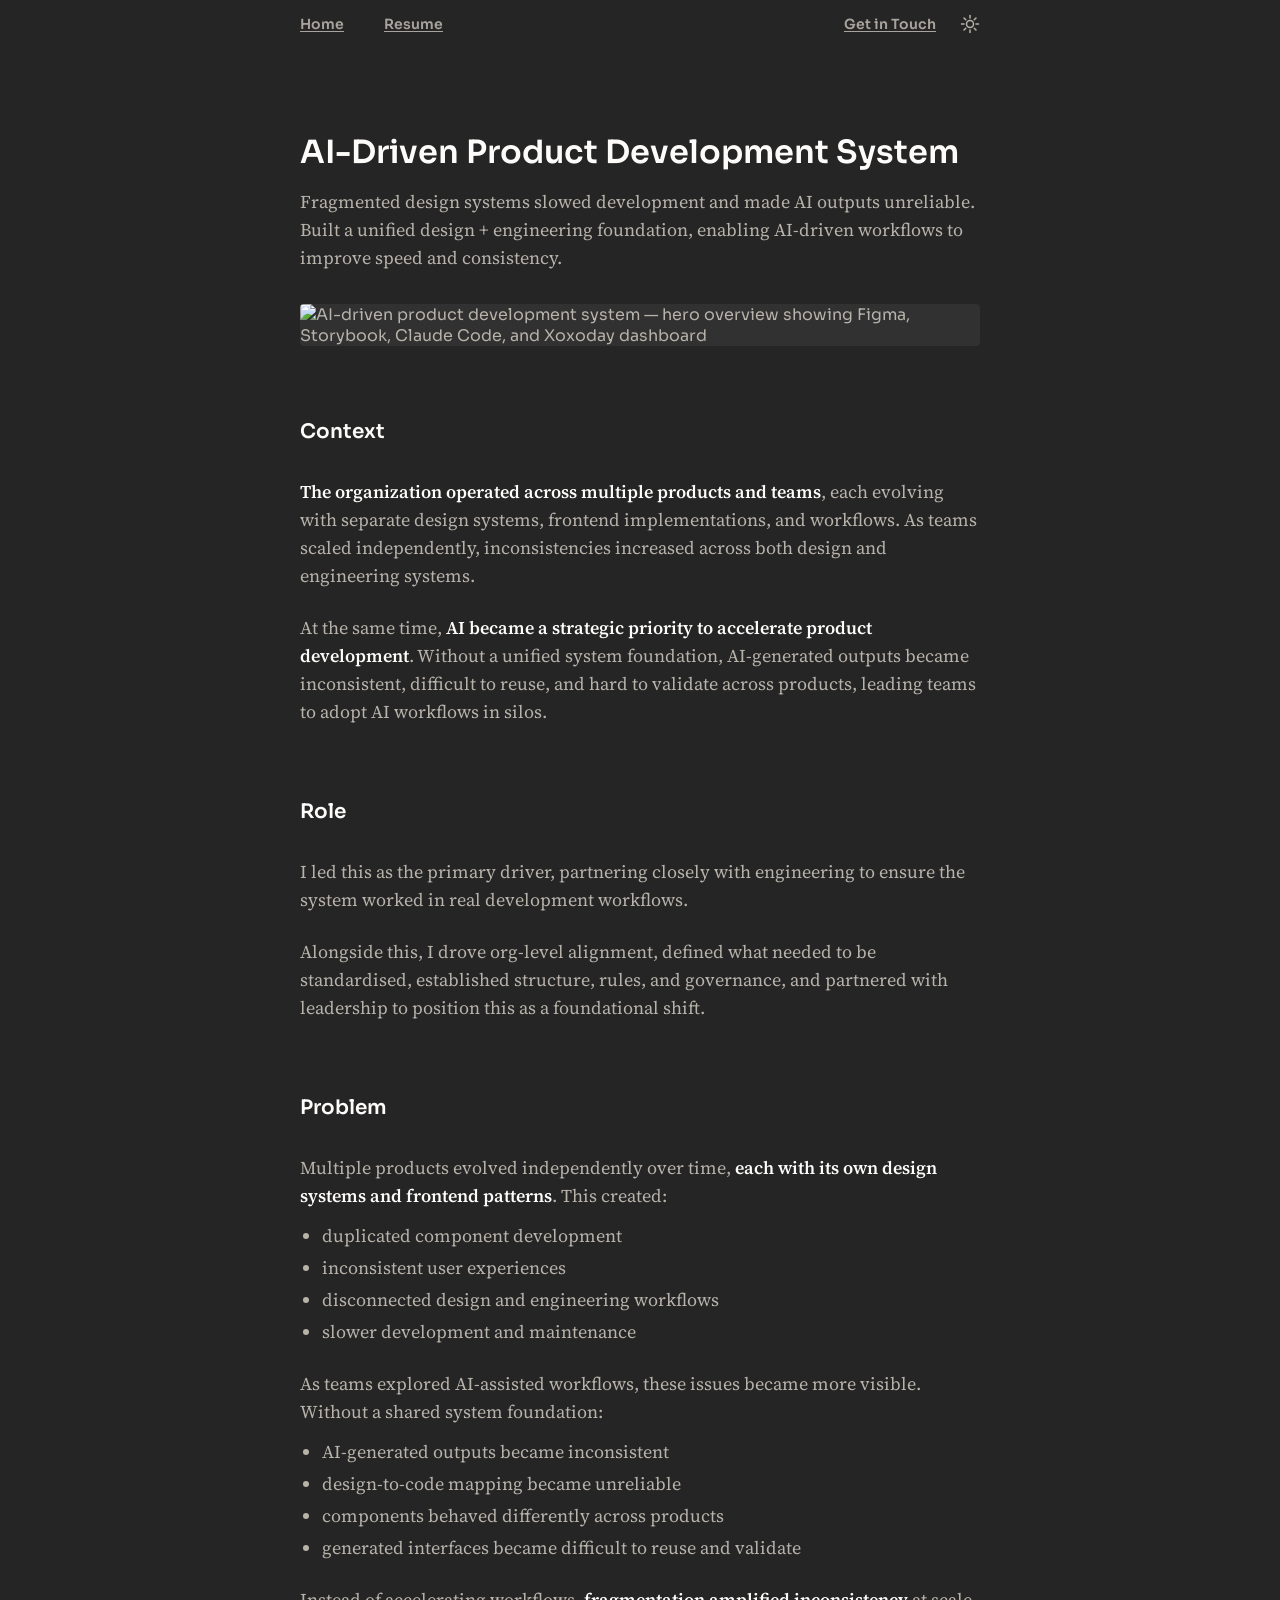
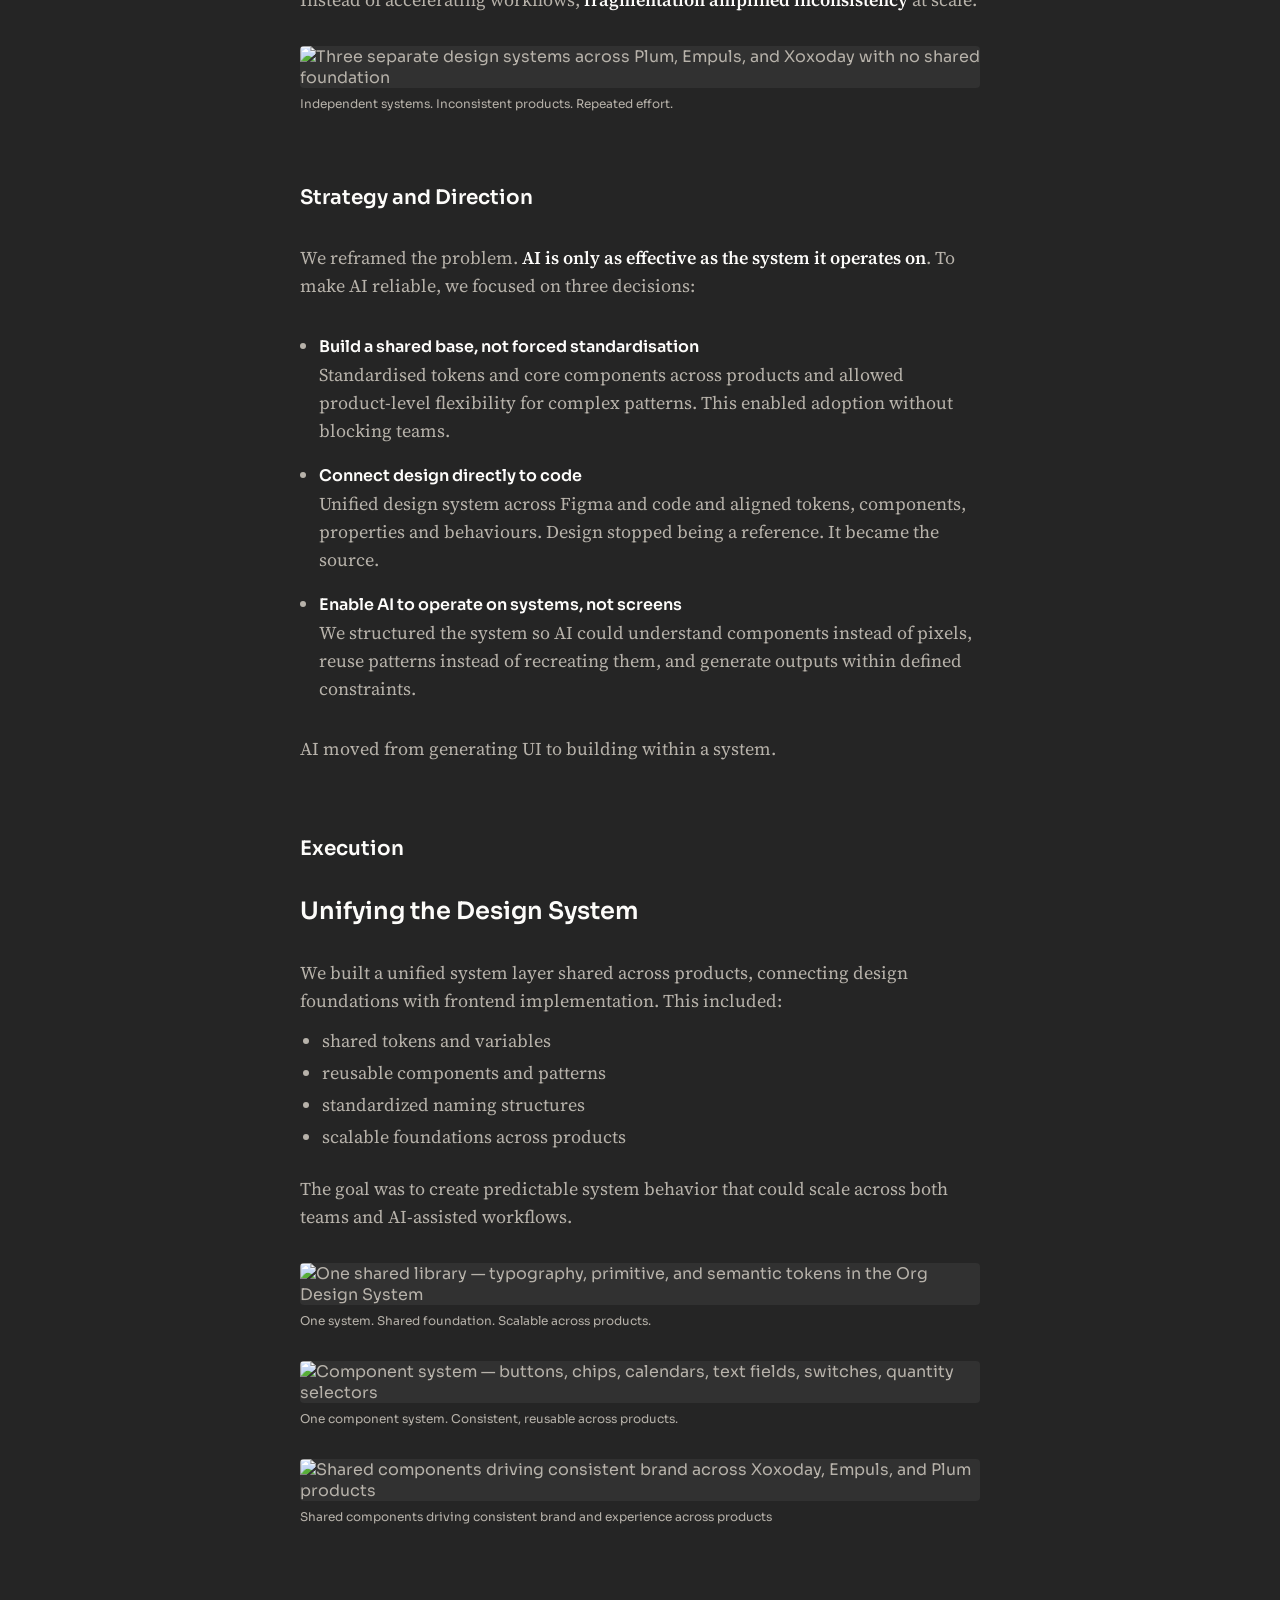
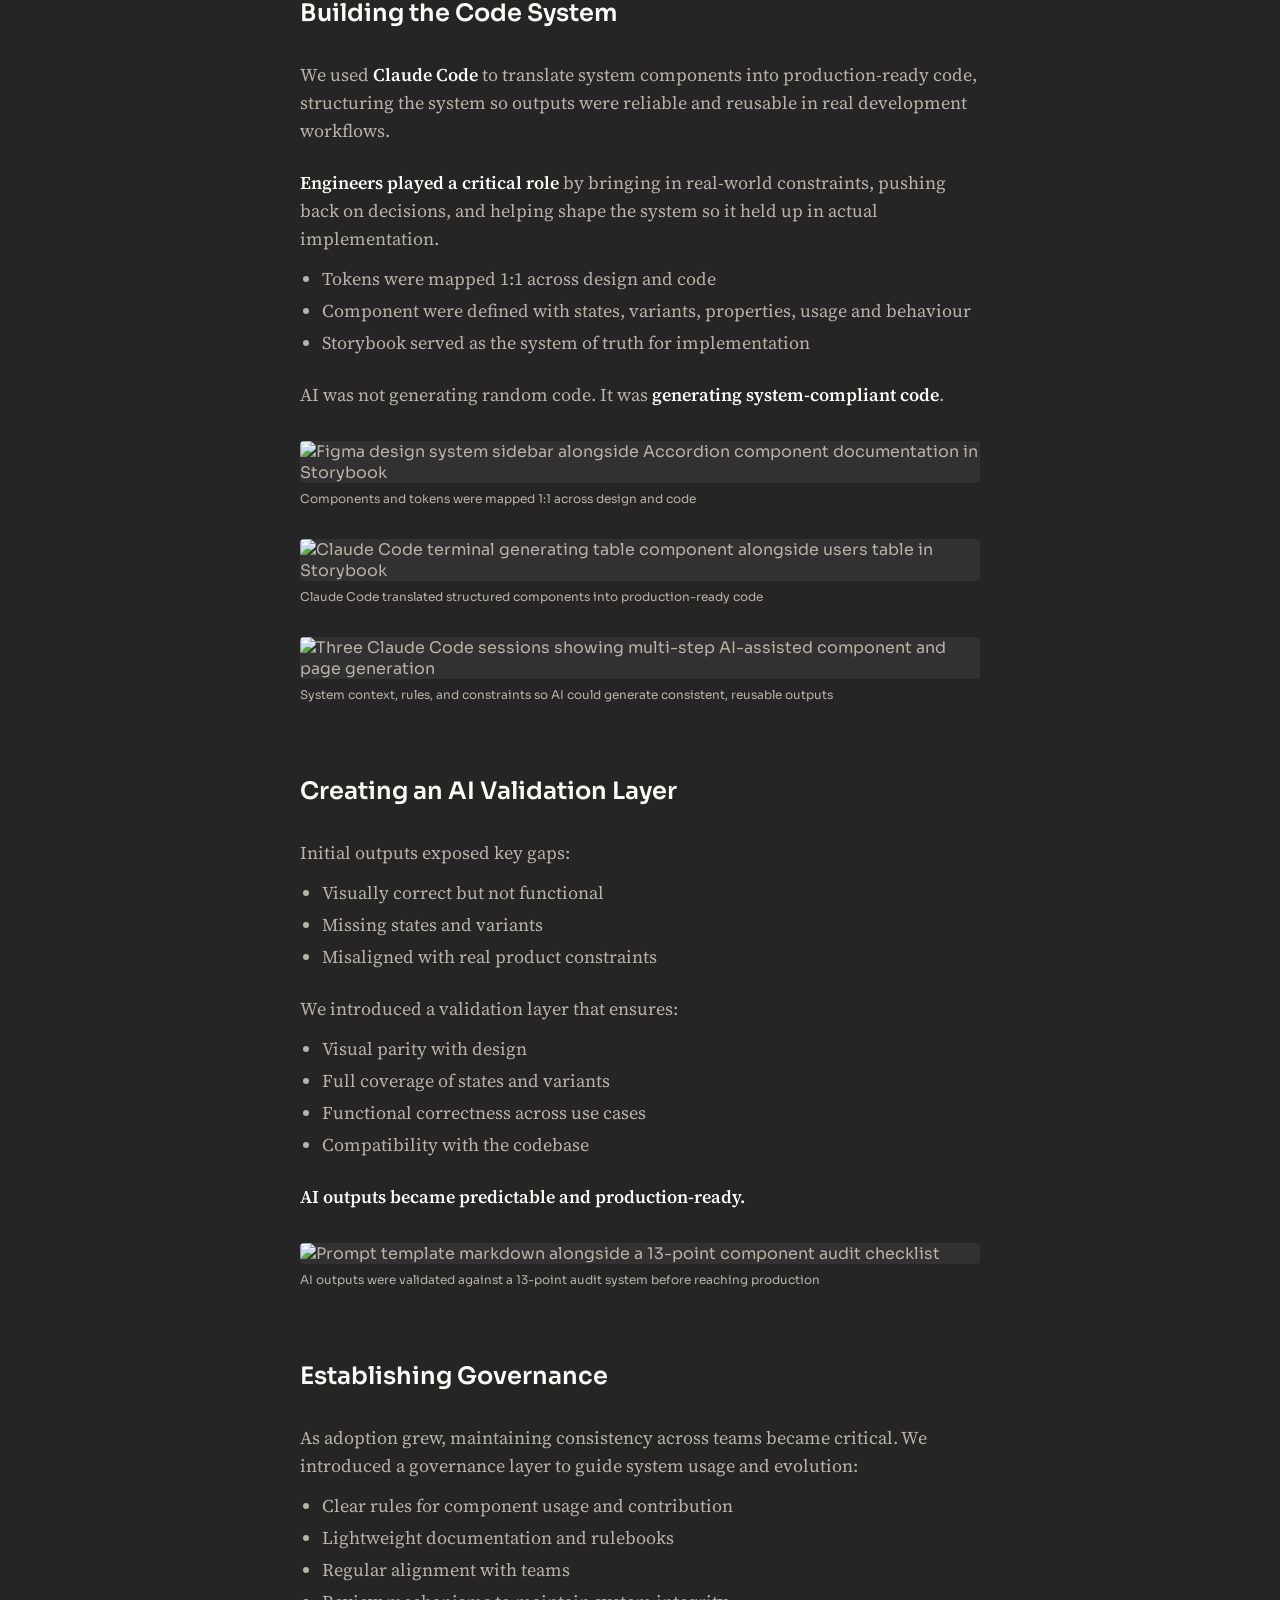
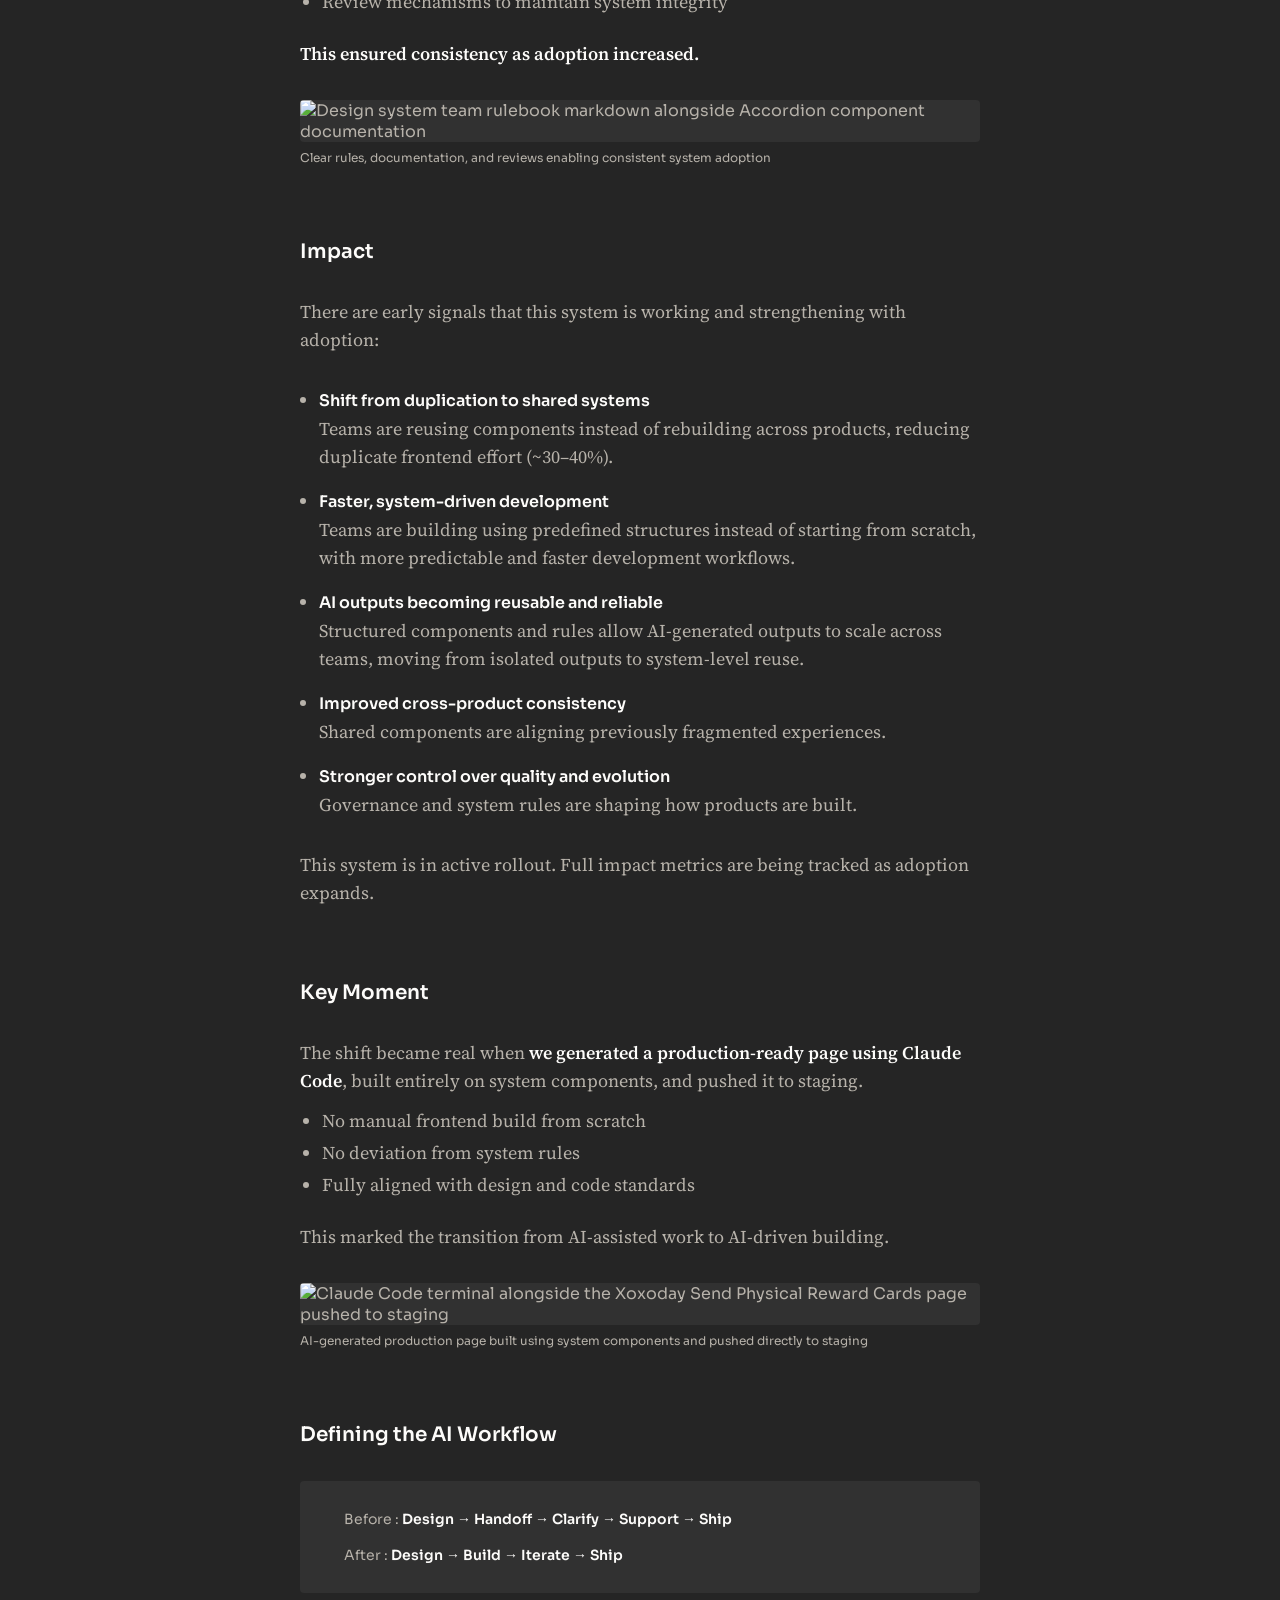
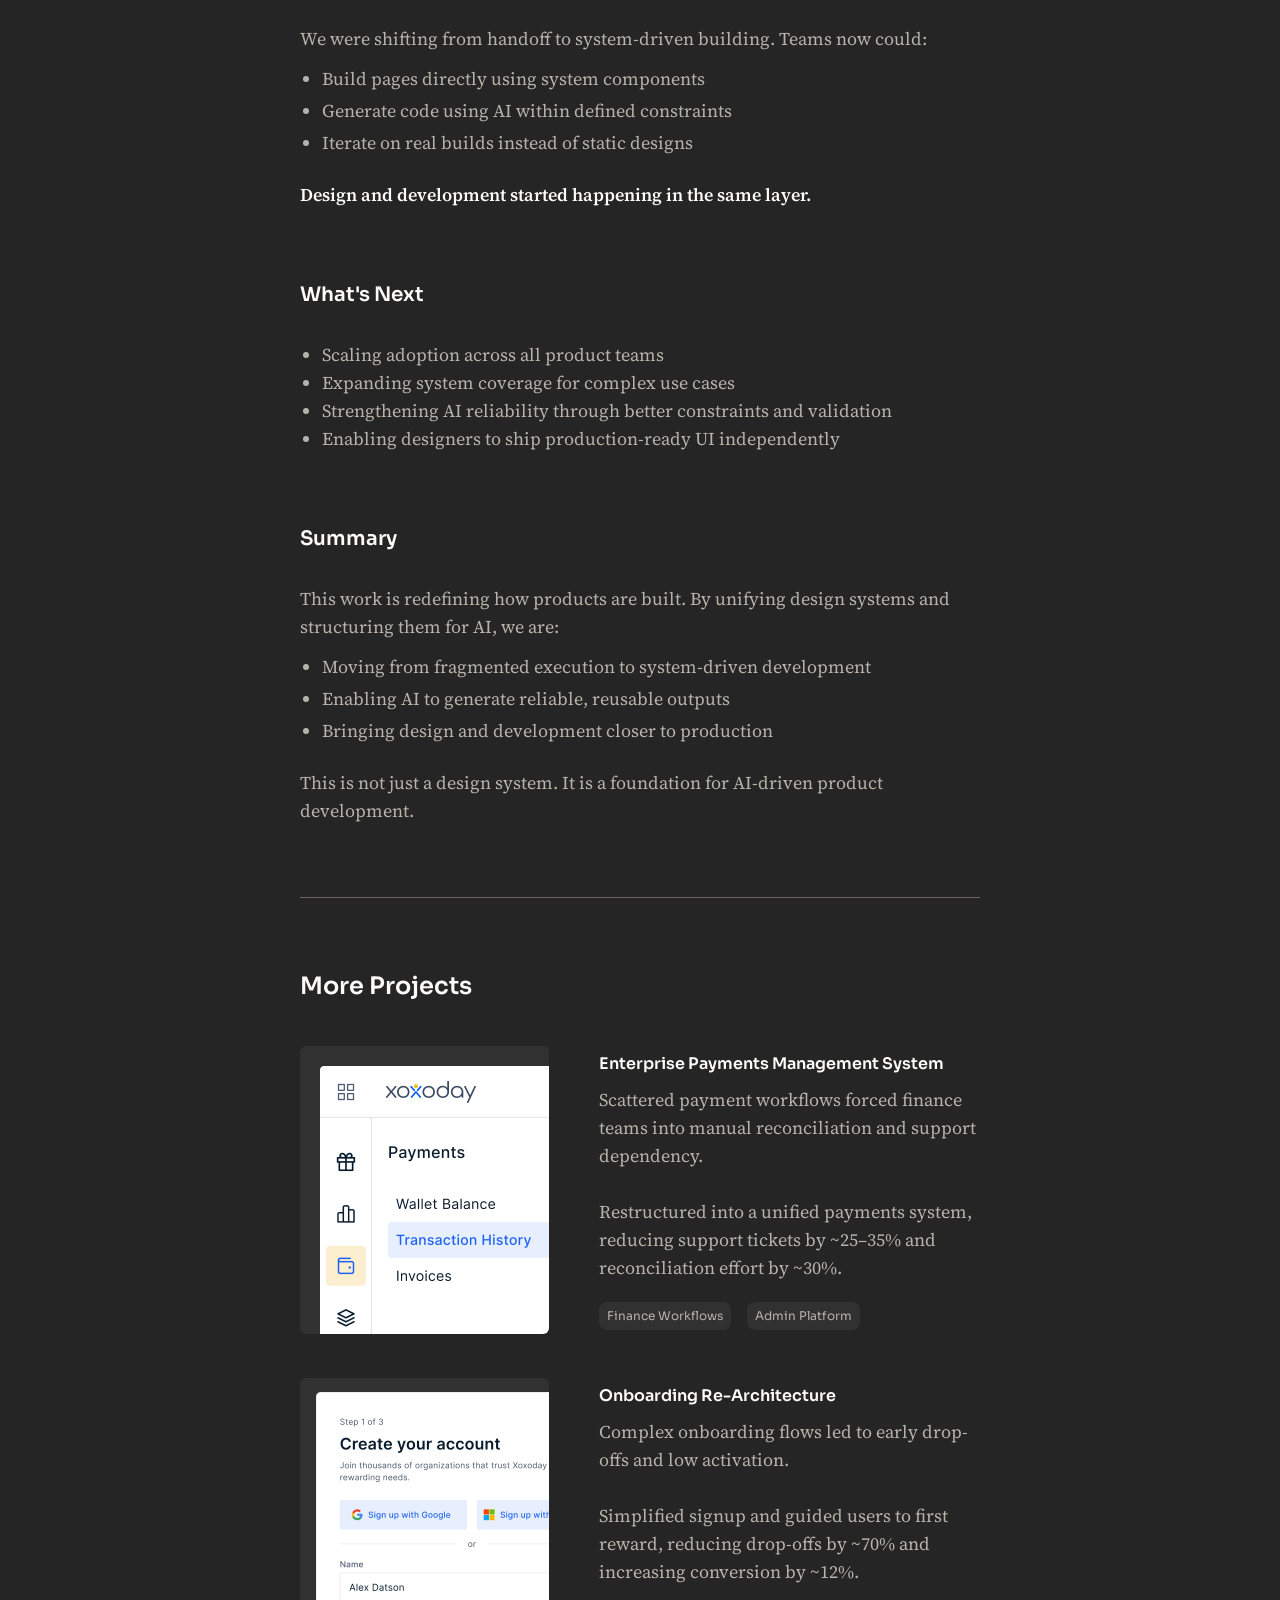
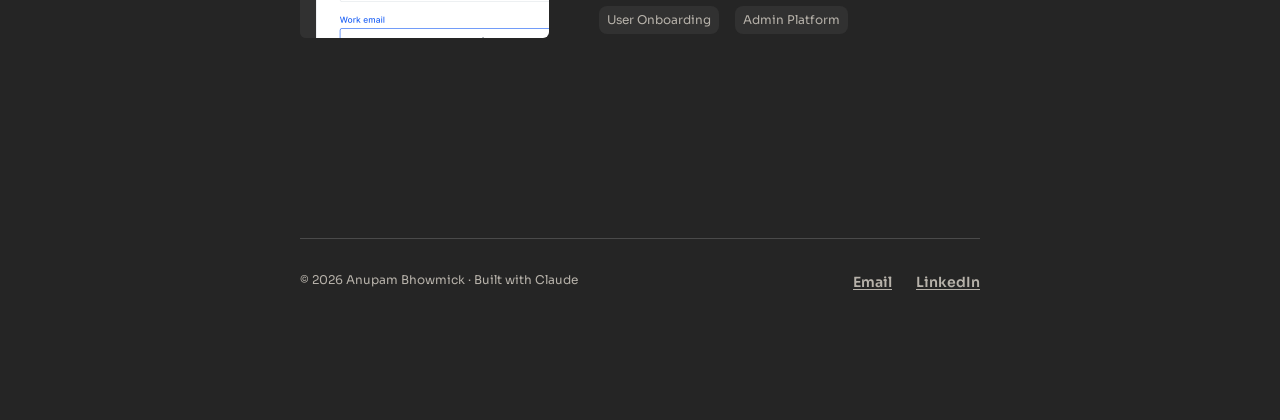
==== commit 9e05a14c: "Restore Resume nav button, move resume into resume/ folder - Nav: restore Resume button on left (nex" ====
--- a/ai-system/index.html
+++ b/ai-system/index.html
@@ -33,16 +33,16 @@
       <div class="resume-modal-header">
         <span class="resume-modal-title">Resume — Anupam Bhowmick</span>
         <div class="resume-modal-actions">
-          <a href="/anupambhowmick_resume_2026.pdf" download="anupambhowmick_resume_2026.pdf" class="resume-modal-download">Download PDF</a>
+          <a href="/resume/Anupam_Bhowmick_Senior_Product_Designer.pdf" download="Anupam_Bhowmick_Senior_Product_Designer.pdf" class="resume-modal-download">Download PDF</a>
           <button class="resume-modal-close" id="resume-modal-close" aria-label="Close">
             <svg width="20" height="20" viewBox="0 0 20 20" fill="none"><line x1="4" y1="4" x2="16" y2="16" stroke="currentColor" stroke-width="1.5" stroke-linecap="round"/><line x1="16" y1="4" x2="4" y2="16" stroke="currentColor" stroke-width="1.5" stroke-linecap="round"/></svg>
           </button>
         </div>
       </div>
-      <iframe src="/anupambhowmick_resume_2026.pdf" title="Resume PDF" loading="lazy"></iframe>
+      <iframe src="/resume/Anupam_Bhowmick_Senior_Product_Designer.pdf" title="Resume PDF" loading="lazy"></iframe>
       <div class="resume-mobile-fallback">
         <p class="ds-body" style="text-align:center;">PDF preview isn't available on this device.</p>
-        <a href="/anupambhowmick_resume_2026.pdf" download="anupambhowmick_resume_2026.pdf" class="btn btn-primary">Download Resume</a>
+        <a href="/resume/Anupam_Bhowmick_Senior_Product_Designer.pdf" download="Anupam_Bhowmick_Senior_Product_Designer.pdf" class="btn btn-primary">Download Resume</a>
       </div>
     </div>
   </div>
@@ -50,12 +50,13 @@
   <nav class="site-nav">
     <div class="nav-left">
       <a href="/" class="nav-link">Home</a>
+      <button class="nav-link" id="resume-trigger">Resume</button>
+    </div>
+    <div class="nav-right">
       <div class="email-tooltip-wrapper">
         <button class="nav-link email-copy">Get in Touch</button>
         <span class="email-tooltip">anupambhowmick123@gmail.com</span>
       </div>
-    </div>
-    <div class="nav-right">
       <button id="theme-toggle" class="theme-toggle" aria-label="Toggle light/dark mode">
         <svg class="icon-sun" width="20" height="20" viewBox="0 0 20 20" fill="none"><circle cx="10" cy="10" r="3.5" stroke="currentColor" stroke-width="1.5"/><line x1="10" y1="1.5" x2="10" y2="4" stroke="currentColor" stroke-width="1.5" stroke-linecap="round"/><line x1="10" y1="16" x2="10" y2="18.5" stroke="currentColor" stroke-width="1.5" stroke-linecap="round"/><line x1="1.5" y1="10" x2="4" y2="10" stroke="currentColor" stroke-width="1.5" stroke-linecap="round"/><line x1="16" y1="10" x2="18.5" y2="10" stroke="currentColor" stroke-width="1.5" stroke-linecap="round"/><line x1="4" y1="4" x2="5.76" y2="5.76" stroke="currentColor" stroke-width="1.5" stroke-linecap="round"/><line x1="14.24" y1="14.24" x2="16" y2="16" stroke="currentColor" stroke-width="1.5" stroke-linecap="round"/><line x1="16" y1="4" x2="14.24" y2="5.76" stroke="currentColor" stroke-width="1.5" stroke-linecap="round"/><line x1="5.76" y1="14.24" x2="4" y2="16" stroke="currentColor" stroke-width="1.5" stroke-linecap="round"/></svg>
         <svg class="icon-moon" width="20" height="20" viewBox="0 0 20 20" fill="none"><path d="M17.5 10.66A7.5 7.5 0 1 1 9.34 2.5 5.83 5.83 0 0 0 17.5 10.66z" stroke="currentColor" stroke-width="1.5" stroke-linecap="round" stroke-linejoin="round"/></svg>
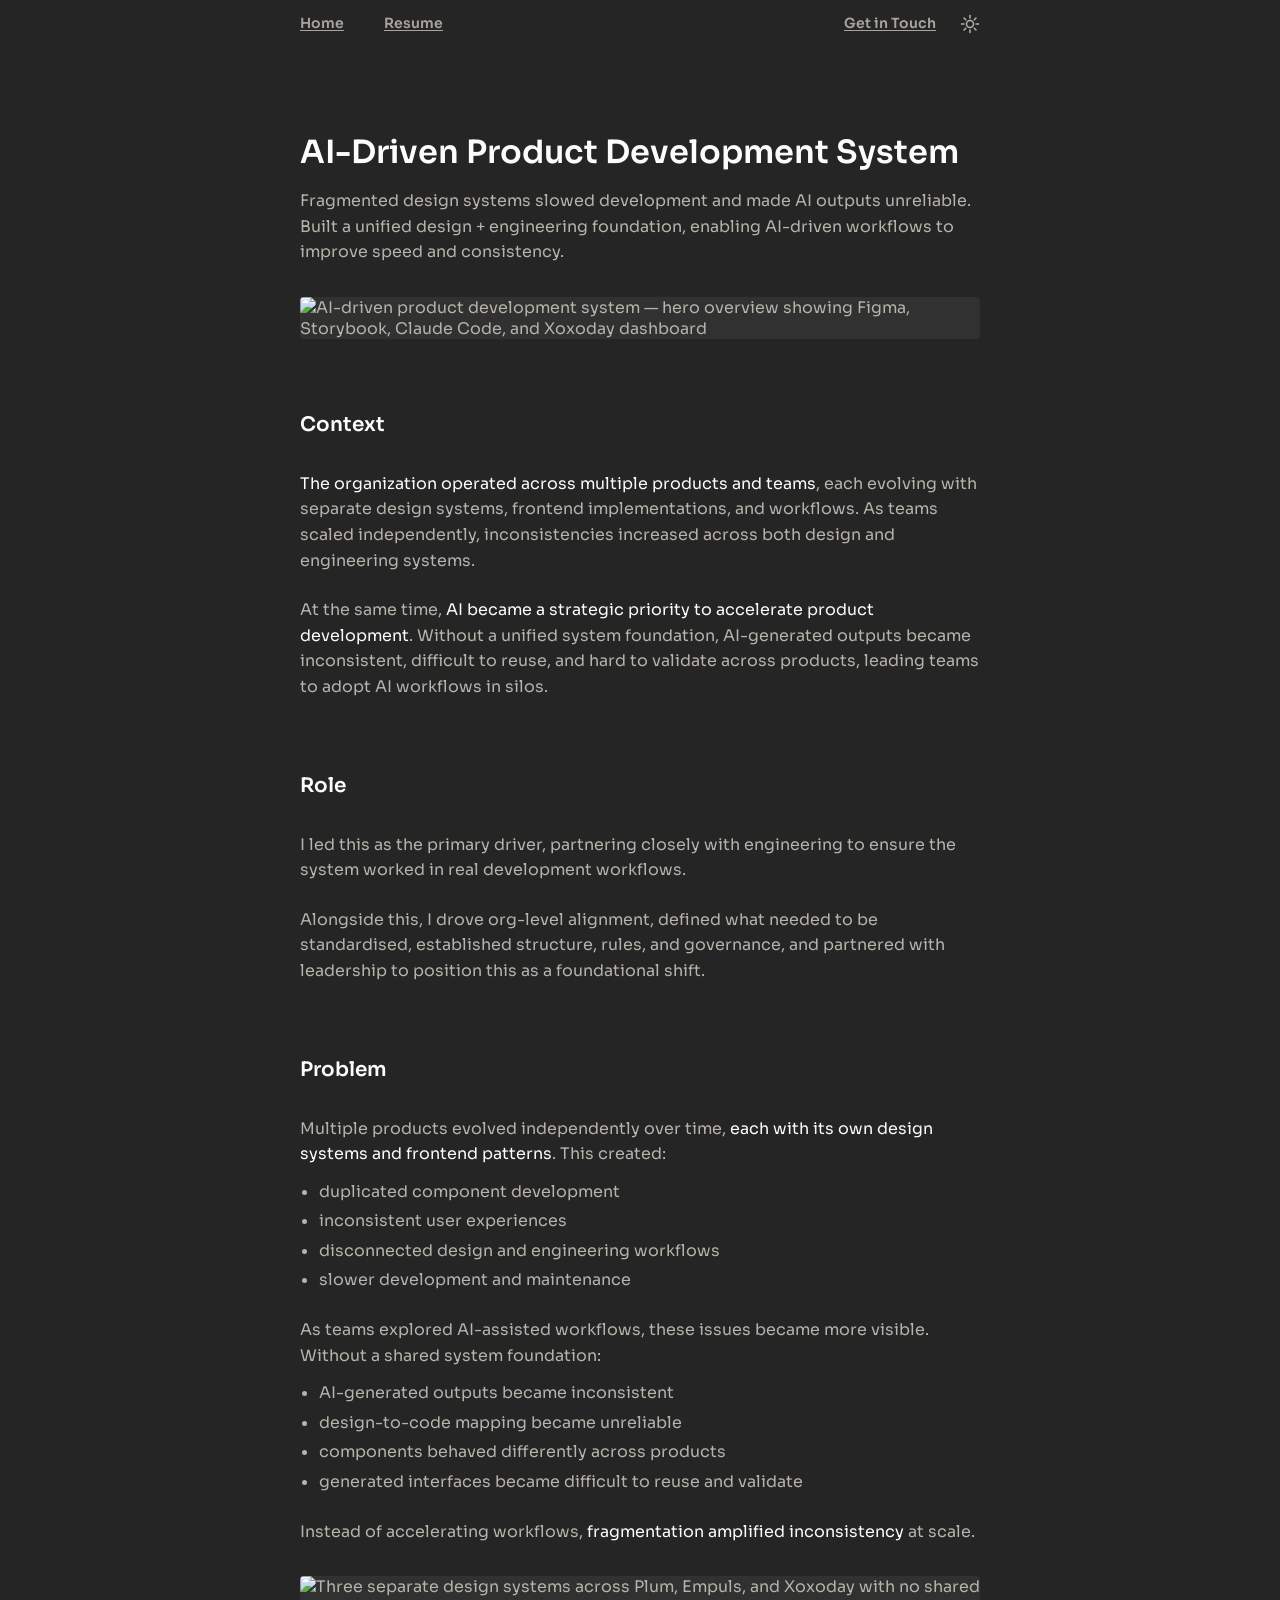
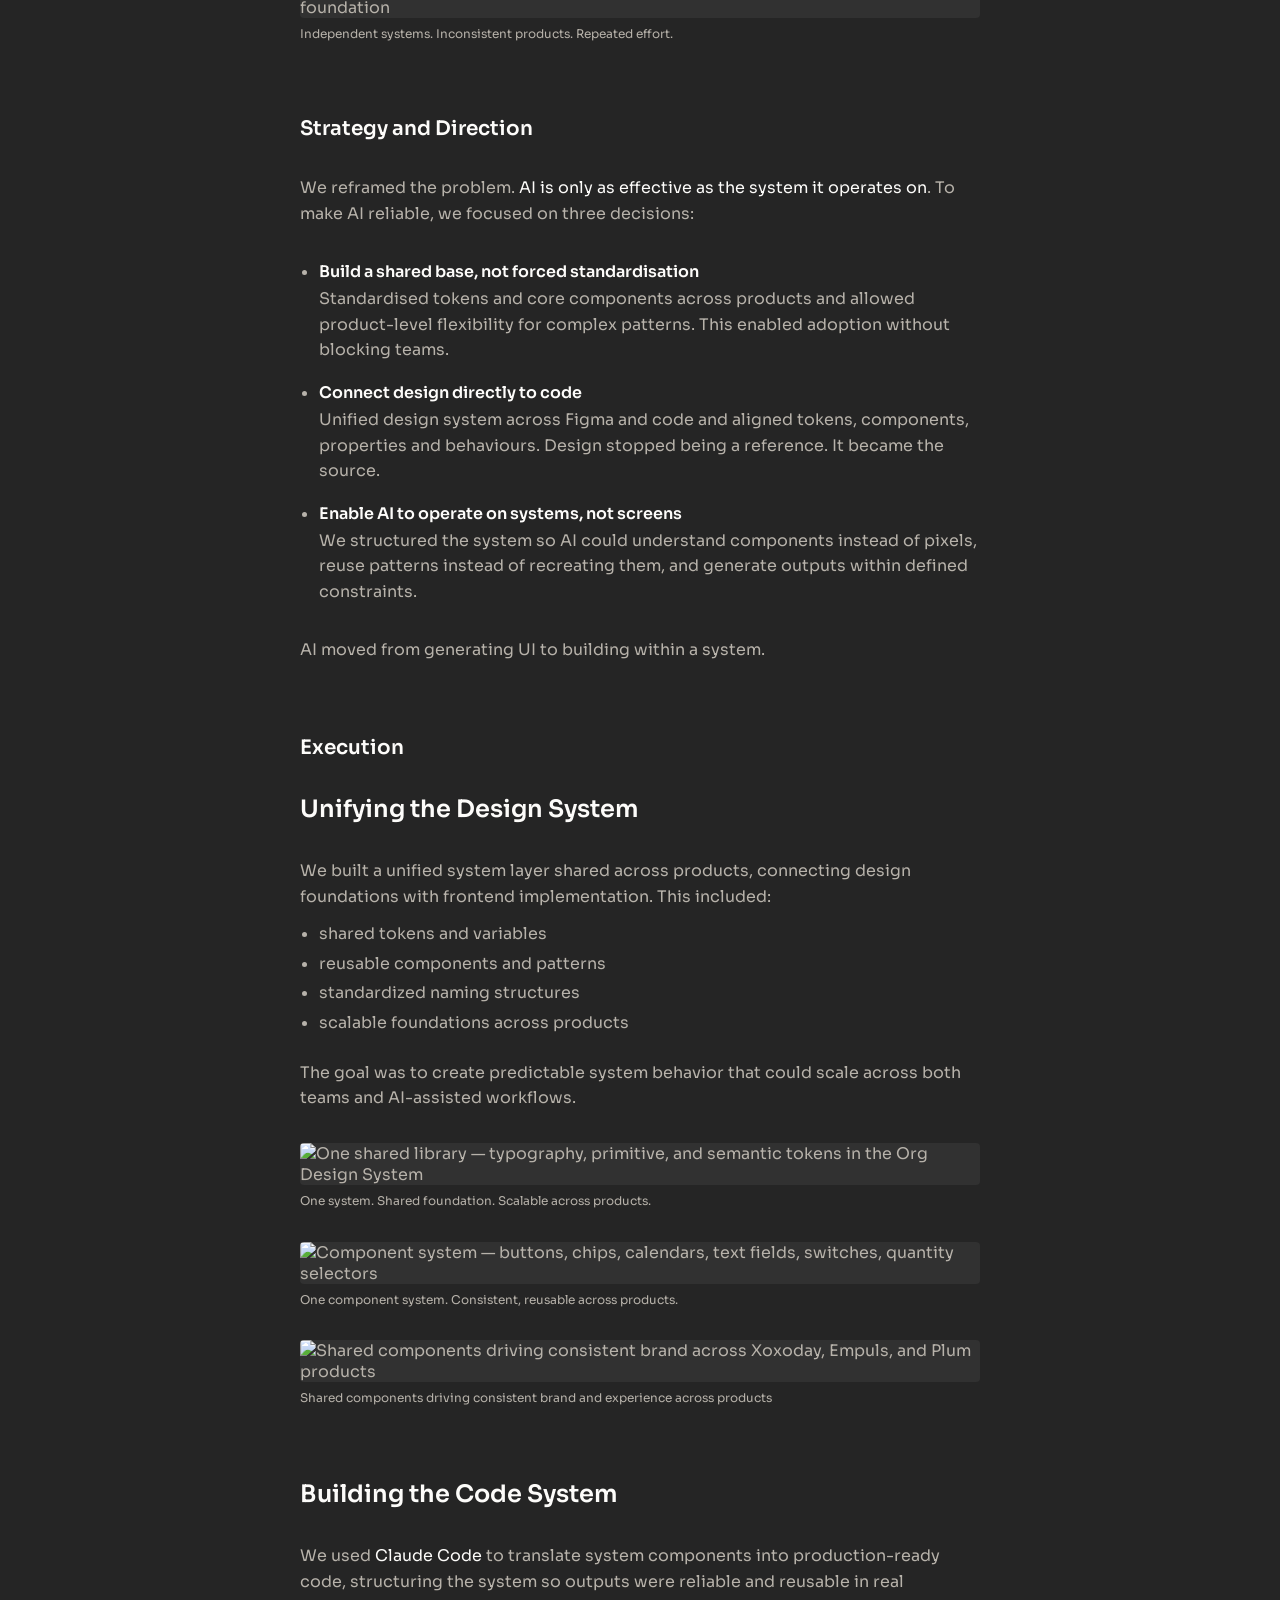
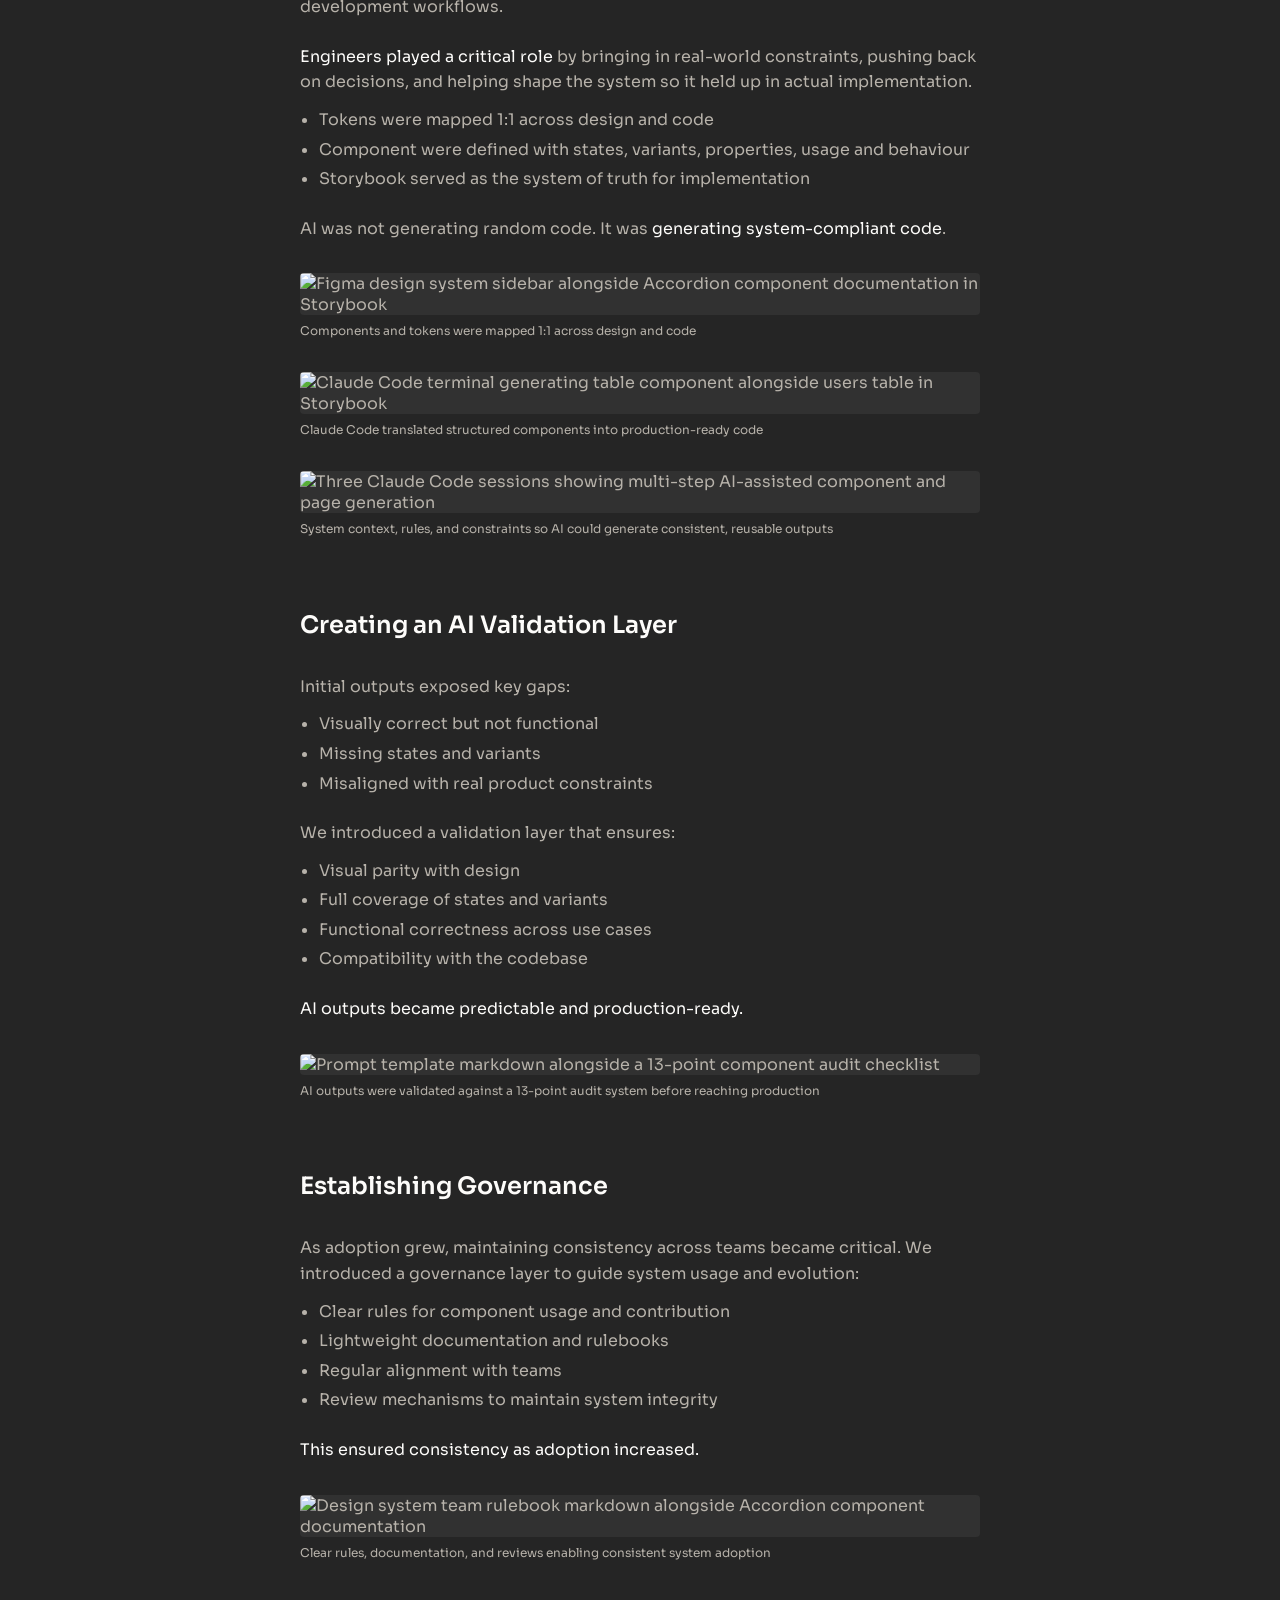
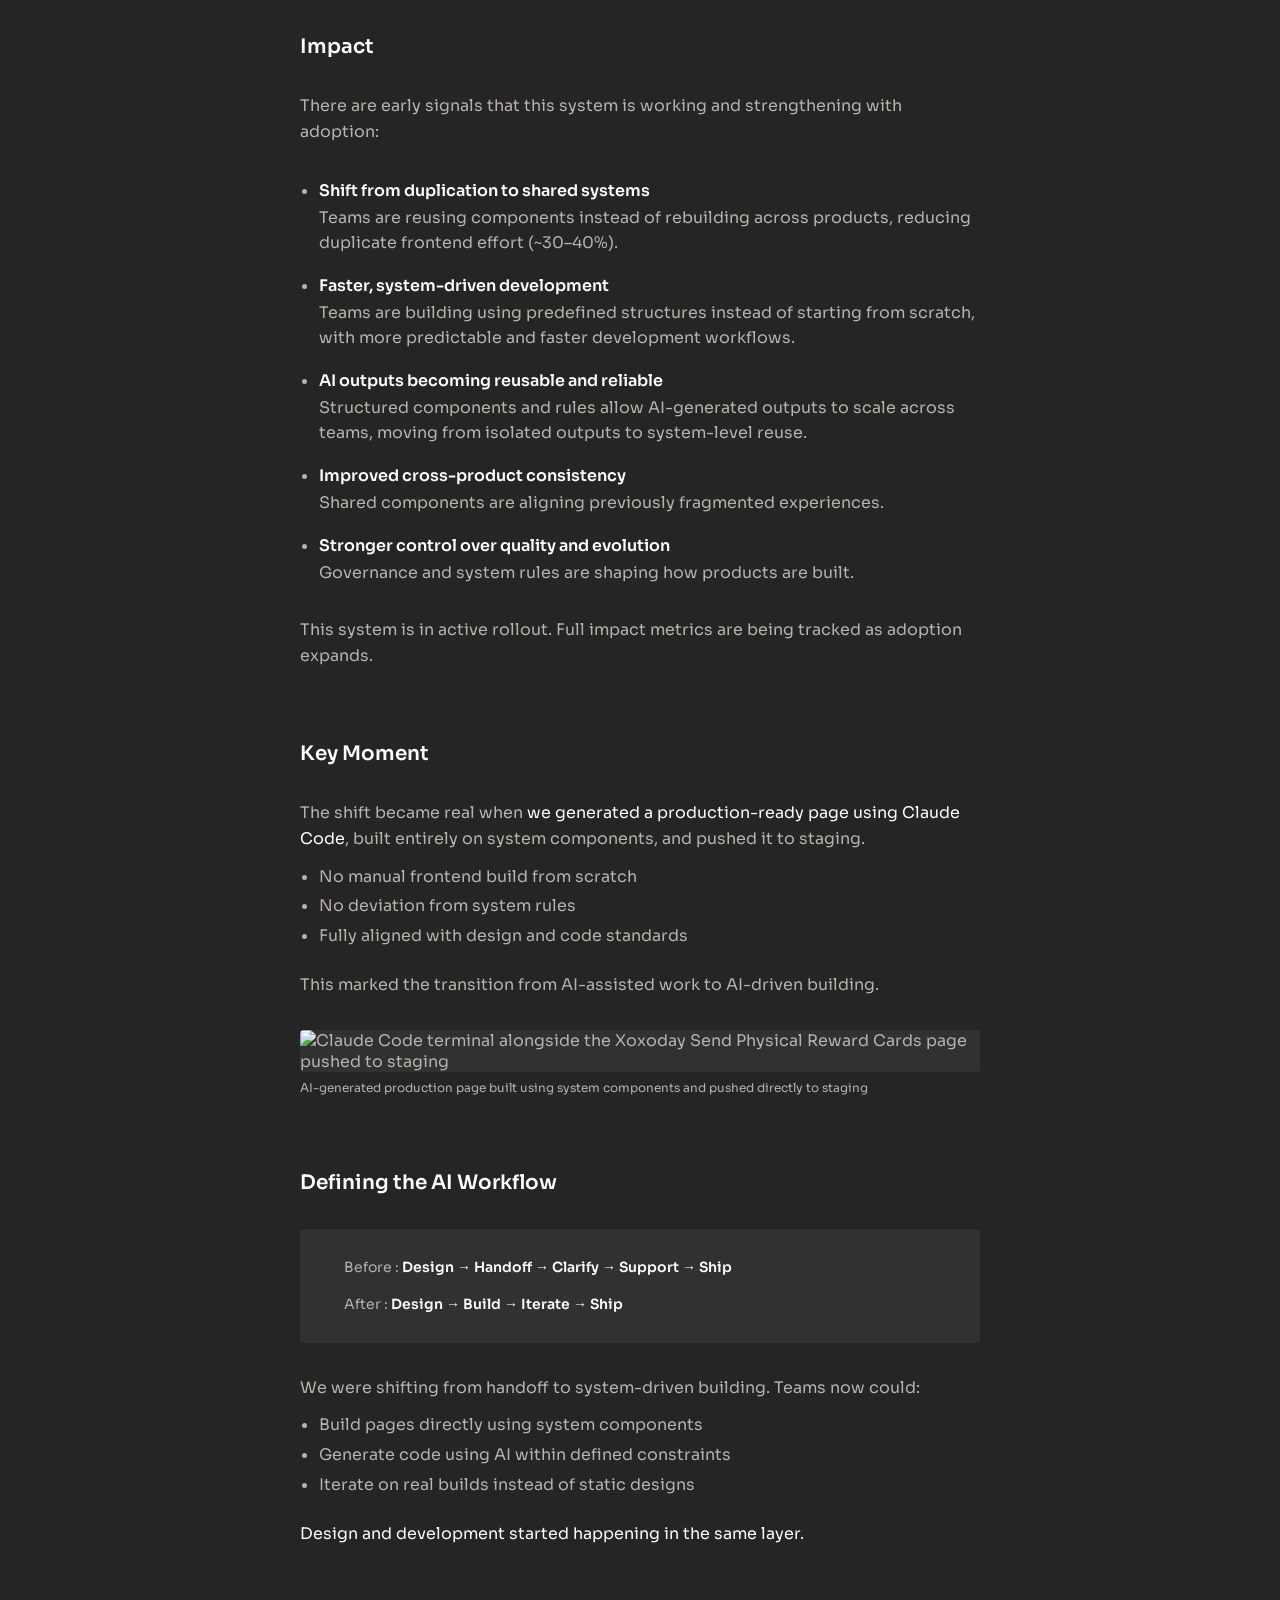
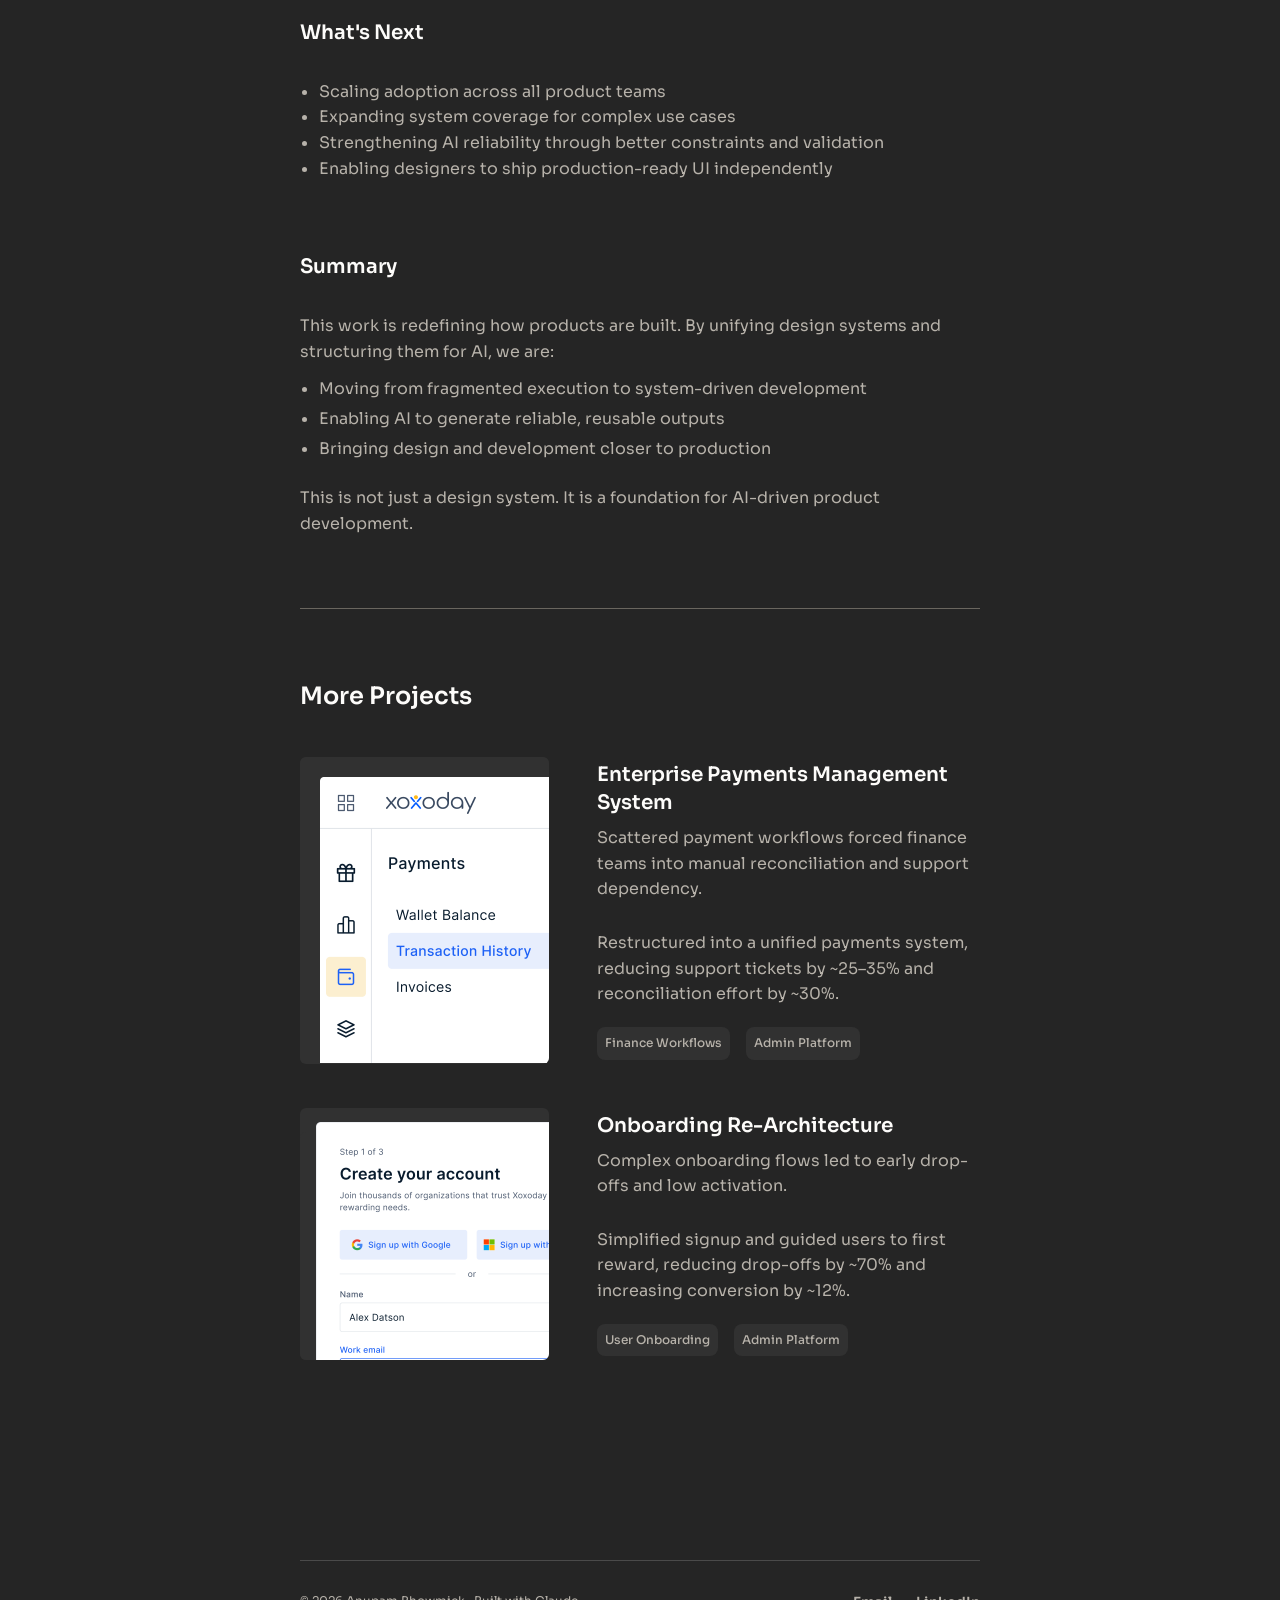
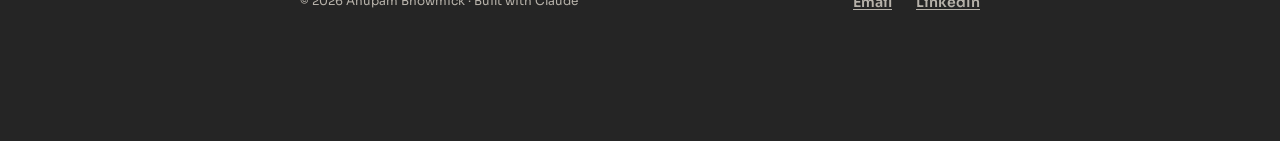
==== commit 391edf1a: "Consolidate design system: typography, spacing, and color tokens - Typography: replace ad-hoc font-s" ====
--- a/ai-system/index.html
+++ b/ai-system/index.html
@@ -85,8 +85,8 @@
         <div class="project-section">
           <h2 class="project-section-heading">Context</h2>
           <div class="cs-body">
-            <p><span class="cs-link">The organization operated across multiple products and teams</span>, each evolving with separate design systems, frontend implementations, and workflows. As teams scaled independently, inconsistencies increased across both design and engineering systems.</p>
-            <p>At the same time, <span class="cs-link">AI became a strategic priority to accelerate product development</span>. Without a unified system foundation, AI-generated outputs became inconsistent, difficult to reuse, and hard to validate across products, leading teams to adopt AI workflows in silos.</p>
+            <p><span class="text-highlight">The organization operated across multiple products and teams</span>, each evolving with separate design systems, frontend implementations, and workflows. As teams scaled independently, inconsistencies increased across both design and engineering systems.</p>
+            <p>At the same time, <span class="text-highlight">AI became a strategic priority to accelerate product development</span>. Without a unified system foundation, AI-generated outputs became inconsistent, difficult to reuse, and hard to validate across products, leading teams to adopt AI workflows in silos.</p>
           </div>
         </div>
 
@@ -103,7 +103,7 @@
         <div class="project-section">
           <h2 class="project-section-heading">Problem</h2>
           <div class="cs-body">
-            <p>Multiple products evolved independently over time, <span class="cs-link">each with its own design systems and frontend patterns</span>. This created:</p>
+            <p>Multiple products evolved independently over time, <span class="text-highlight">each with its own design systems and frontend patterns</span>. This created:</p>
             <ul>
               <li>duplicated component development</li>
               <li>inconsistent user experiences</li>
@@ -117,7 +117,7 @@
               <li>components behaved differently across products</li>
               <li>generated interfaces became difficult to reuse and validate</li>
             </ul>
-            <p>Instead of accelerating workflows, <span class="cs-link">fragmentation amplified inconsistency</span> at scale.</p>
+            <p>Instead of accelerating workflows, <span class="text-highlight">fragmentation amplified inconsistency</span> at scale.</p>
           </div>
           <div class="cs-img-wrap">
             <div class="cs-panel-full">
@@ -131,7 +131,7 @@
         <div class="project-section">
           <h2 class="project-section-heading">Strategy and Direction</h2>
           <div class="cs-body">
-            <p>We reframed the problem. <span class="cs-link">AI is only as effective as the system it operates on</span>. To make AI reliable, we focused on three decisions:</p>
+            <p>We reframed the problem. <span class="text-highlight">AI is only as effective as the system it operates on</span>. To make AI reliable, we focused on three decisions:</p>
           </div>
           <ul class="cs-impact-list">
             <li class="cs-impact-item">
@@ -193,14 +193,14 @@
           <div class="cs-subsection">
             <h2 class="cs-section-heading">Building the Code System</h2>
             <div class="cs-body">
-              <p>We used <span class="cs-link">Claude Code</span> to translate system components into production-ready code, structuring the system so outputs were reliable and reusable in real development workflows.</p>
-              <p><span class="cs-link">Engineers played a critical role</span> by bringing in real-world constraints, pushing back on decisions, and helping shape the system so it held up in actual implementation.</p>
+              <p>We used <span class="text-highlight">Claude Code</span> to translate system components into production-ready code, structuring the system so outputs were reliable and reusable in real development workflows.</p>
+              <p><span class="text-highlight">Engineers played a critical role</span> by bringing in real-world constraints, pushing back on decisions, and helping shape the system so it held up in actual implementation.</p>
               <ul>
                 <li>Tokens were mapped 1:1 across design and code</li>
                 <li>Component were defined with states, variants, properties, usage and behaviour</li>
                 <li>Storybook served as the system of truth for implementation</li>
               </ul>
-              <p>AI was not generating random code. It was <span class="cs-link">generating system-compliant code</span>.</p>
+              <p>AI was not generating random code. It was <span class="text-highlight">generating system-compliant code</span>.</p>
             </div>
             <div class="cs-img-wrap">
               <div class="cs-panel-full">
@@ -239,7 +239,7 @@
                 <li>Functional correctness across use cases</li>
                 <li>Compatibility with the codebase</li>
               </ul>
-              <p><span class="cs-link">AI outputs became predictable and production-ready.</span></p>
+              <p><span class="text-highlight">AI outputs became predictable and production-ready.</span></p>
             </div>
             <div class="cs-img-wrap">
               <div class="cs-panel-full">
@@ -260,7 +260,7 @@
                 <li>Regular alignment with teams</li>
                 <li>Review mechanisms to maintain system integrity</li>
               </ul>
-              <p><span class="cs-link">This ensured consistency as adoption increased.</span></p>
+              <p><span class="text-highlight">This ensured consistency as adoption increased.</span></p>
             </div>
             <div class="cs-img-wrap">
               <div class="cs-panel-full">
@@ -308,7 +308,7 @@
         <div class="project-section">
           <h2 class="project-section-heading">Key Moment</h2>
           <div class="cs-body">
-            <p>The shift became real when <span class="cs-link">we generated a production-ready page using Claude Code</span>, built entirely on system components, and pushed it to staging.</p>
+            <p>The shift became real when <span class="text-highlight">we generated a production-ready page using Claude Code</span>, built entirely on system components, and pushed it to staging.</p>
             <ul>
               <li>No manual frontend build from scratch</li>
               <li>No deviation from system rules</li>
@@ -338,7 +338,7 @@
               <li>Generate code using AI within defined constraints</li>
               <li>Iterate on real builds instead of static designs</li>
             </ul>
-            <p><span class="cs-link">Design and development started happening in the same layer.</span></p>
+            <p><span class="text-highlight">Design and development started happening in the same layer.</span></p>
           </div>
         </div>
 
--- a/style.css
+++ b/style.css
@@ -3,37 +3,81 @@
    Source: Figma 8GEqwkx0ENInCieGuJe1gp
    ============================================================ */
 
-@import url('https://fonts.googleapis.com/css2?family=Sora:wght@400;600&family=Source+Serif+Pro:wght@400;600&display=swap');
+@import url('https://fonts.googleapis.com/css2?family=Sora:wght@400;600&display=swap');
 
 /* ── Design Tokens — Dark mode (default) ────────────────── */
 :root {
-  --color-bg:           #252525;
-  --color-dark-2:       #313131;
-  --color-dark-3:       #4a4a4a;
-  --color-card-bg:      #282828;
-  --color-before-after: #2b2b2a;
-  --color-video-bg:     #323232;
-  --color-light-1:      #FDFCFA;
-  --color-light-2:      #B7B2AA;
-  --color-light-3:      #6A665F;
-  --color-surface:      rgba(183,178,170,0.04);
+  --dark-1:           #252525;
+  --dark-2:       #313131;
+  --dark-4:       #4a4a4a;
+  --dark-3:      #282828;
+  --workflow-bg: #2b2b2a;
+  --media-bg:     #323232;
+  --light-1:      #FDFCFA;
+  --light-2:      #B7B2AA;
+  --light-3:      #6A665F;
+  --surface-tint:      rgba(183,178,170,0.04);
   --nav-height:         48px;
   --font: 'Sora', sans-serif;
-  --font-body: 'Source Serif Pro', Georgia, serif;
+
+  /* ── Type scale — role-named tokens, applied as `font: var(--type-x);` ──
+     Color stays separate per class. Responsive steps redefine these same
+     custom properties inside the ≤720px / ≤480px blocks in RESPONSIVE. */
+  --type-display:  600 32px/1.5  var(--font); /* hero-level titles */
+  --type-h1:       600 24px/1.33 var(--font); /* section headings */
+  --type-h2:       600 20px/1.4  var(--font); /* subsection headings */
+  --type-subtitle: 400 14px/1.5  var(--font); /* quiet secondary/intro text */
+  --type-h3:       600 16px/1.75 var(--font); /* card titles, small emphasis headings */
+  --type-body:     400 16px/1.6  var(--font); /* paragraphs, descriptions, list items */
+  --type-caption:  400 12px/1.4  var(--font); /* tags, captions, meta text */
+  --type-nav:      600 14px/1.4  var(--font); /* nav links, buttons, small UI links */
+  --type-code:     600 80px/1    var(--font); /* 404 only — letter-spacing set locally */
+
+  /* ── Spacing scale — strict 4px multiples, named by value ──────────
+     Applies to gap/padding/margin only. Not theme-dependent (same in
+     light mode). Outliers were snapped to the nearest step (ties broken
+     by rounding up): 5→4, 6→8, 10→12, 14→16, 22→24, 30→32, 33→32,
+     50→48, 282→280. `0` is left as a literal, not tokenized. */
+  --space-4:   4px;
+  --space-8:   8px;
+  --space-12:  12px;
+  --space-16:  16px;
+  --space-20:  20px;
+  --space-24:  24px;
+  --space-28:  28px;
+  --space-32:  32px;
+  --space-40:  40px;
+  --space-44:  44px;
+  --space-48:  48px;
+  --space-52:  52px;
+  --space-60:  60px;
+  --space-72:  72px;
+  --space-80:  80px;
+  --space-92:  92px;  /* page-variant only — body.payments/body.onboarding .project-main gap, not part of the base or breakpoint scale */
+  --space-96:  96px;
+  --space-100: 100px;
+  --space-112: 112px;
+  --space-120: 120px;
+  --space-124: 124px; /* page-variant only — body.payments/body.onboarding .content gap, not part of the base or breakpoint scale */
+  --space-128: 128px;
+  --space-132: 132px;
+  --space-160: 160px;
+  --space-200: 200px;
+  --space-280: 280px;
 }
 
 /* ── Light mode overrides ────────────────────────────────── */
 html.light {
-  --color-bg:           #F1EDEA;
-  --color-dark-2:       #E0DBD6;
-  --color-dark-3:       #D0CAC4;
-  --color-card-bg:      #EBE6E0;
-  --color-before-after: #EBE6E0;
-  --color-video-bg:     #C8C3BC;
-  --color-light-1:      #1A1A1A;
-  --color-light-2:      #635D54;
-  --color-light-3:      #948F87;
-  --color-surface:      rgba(37,37,37,0.04);
+  --dark-1:           #F1EDEA;
+  --dark-2:       #E0DBD6;
+  --dark-4:       #D0CAC4;
+  --dark-3:      #EBE6E0;
+  --workflow-bg: #EBE6E0;
+  --media-bg:     #C8C3BC;
+  --light-1:      #1A1A1A;
+  --light-2:      #635D54;
+  --light-3:      #948F87;
+  --surface-tint:      rgba(37,37,37,0.04);
 }
 
 html.light .btn-primary       { background: #252525; color: #F1EDEA; border-color: #252525; }
@@ -46,14 +90,14 @@
   /* Paint the bg on html so the colour fills the entire scrollable area on
      iOS Safari — without this, scrolling past body's height reveals the
      browser default and the page looks half-themed when toggling. */
-  background: var(--color-bg);
+  background: var(--dark-1);
   transition: background-color 0.2s ease;
 }
 body {
   min-height: 100%;
   font-family: var(--font);
-  background: var(--color-bg);
-  color: var(--color-light-2);
+  background: var(--dark-1);
+  color: var(--light-2);
   -webkit-font-smoothing: antialiased;
   transition: background-color 0.2s ease, color 0.2s ease;
 }
@@ -80,7 +124,7 @@
 button { background: none; border: none; cursor: pointer; font-family: var(--font); }
 ul { padding-left: 1em;   list-style-position: outside; }
 ol { padding-left: 1.4em; list-style-position: outside; }
-strong { font-weight: 600; color: var(--color-light-1); }
+strong { font-weight: 600; color: var(--light-1); }
 
 /* ══════════════════════════════════════════════════════════
    LOADING SCREEN
@@ -88,7 +132,7 @@
 .loading-screen {
   position: fixed;
   inset: 0;
-  background: var(--color-bg);
+  background: var(--dark-1);
   z-index: 9999;
   transition: opacity 0.4s ease;
   pointer-events: all;
@@ -144,7 +188,7 @@
 .resume-modal {
   position: fixed;
   inset: 0;
-  background: var(--color-bg);
+  background: var(--dark-1);
   z-index: 8000;
   display: flex;
   align-items: stretch;
@@ -159,7 +203,7 @@
   pointer-events: all;
 }
 .resume-modal-inner {
-  background: var(--color-bg);
+  background: var(--dark-1);
   width: 100vw;
   height: 100vh;
   border-radius: 0;
@@ -172,30 +216,30 @@
   display: flex;
   align-items: center;
   justify-content: space-between;
-  padding: 14px 20px;
-  border-bottom: 1px solid var(--color-light-3);
+  padding: var(--space-16) var(--space-20);
+  border-bottom: 1px solid var(--light-3);
   flex-shrink: 0;
 }
 .resume-modal-title {
-  font-size: 14px; font-weight: 600; line-height: 20px;
-  color: var(--color-light-1);
-}
-.resume-modal-actions { display: flex; gap: 16px; align-items: center; }
+  font: var(--type-nav);
+  color: var(--light-1);
+}
+.resume-modal-actions { display: flex; gap: var(--space-16); align-items: center; }
 .resume-modal-download {
-  font-size: 14px; font-weight: 600; line-height: 20px;
-  color: var(--color-light-2);
+  font: var(--type-nav);
+  color: var(--light-2);
   text-decoration: underline;
   text-underline-offset: 2px;
   transition: color 0.15s ease;
 }
-.resume-modal-download:hover { color: var(--color-light-1); }
+.resume-modal-download:hover { color: var(--light-1); }
 .resume-modal-close {
-  color: var(--color-light-2);
+  color: var(--light-2);
   cursor: pointer;
   display: flex;
   transition: color 0.15s ease;
 }
-.resume-modal-close:hover { color: var(--color-light-1); }
+.resume-modal-close:hover { color: var(--light-1); }
 .resume-modal-close svg { width: 20px; height: 20px; }
 .resume-modal iframe {
   flex: 1;
@@ -208,8 +252,8 @@
   align-items: center;
   justify-content: center;
   flex-direction: column;
-  gap: 16px;
-  padding: 40px;
+  gap: var(--space-16);
+  padding: var(--space-40);
   text-align: center;
 }
 
@@ -221,11 +265,11 @@
   top: 0;
   z-index: 500;
   width: 100%;
-  background: var(--color-bg);
+  background: var(--dark-1);
   display: flex;
   align-items: center;
   justify-content: space-between;
-  padding: 10px max(20px, calc((100% - 680px) / 2));
+  padding: var(--space-12) max(var(--space-20), calc((100% - 680px) / 2));
   height: var(--nav-height);
   transition: background-color 0.2s ease;
 }
@@ -246,12 +290,12 @@
   opacity: 0.05;
 }
 
-.nav-left  { display: flex; gap: 40px; align-items: center; }
-.nav-right { display: flex; gap: 24px; align-items: center; }
+.nav-left  { display: flex; gap: var(--space-40); align-items: center; }
+.nav-right { display: flex; gap: var(--space-24); align-items: center; }
 
 .nav-link {
-  font-size: 14px; font-weight: 600; line-height: 20px;
-  color: var(--color-light-2);
+  font: var(--type-nav);
+  color: var(--light-2);
   text-decoration: underline;
   text-underline-offset: 2px;
   opacity: 0.9;
@@ -260,10 +304,9 @@
   white-space: nowrap;
   background: none;
   border: none;
-  font-family: var(--font);
   padding: 0;
 }
-.nav-link:hover { color: var(--color-light-1); opacity: 1; }
+.nav-link:hover { color: var(--light-1); opacity: 1; }
 
 /* ── Theme Toggle (inside nav) ───────────────────────────── */
 .theme-toggle {
@@ -274,14 +317,14 @@
   background: none;
   border: none;
   cursor: pointer;
-  color: var(--color-light-2);
+  color: var(--light-2);
   transition: color 0.15s ease;
   display: flex;
   align-items: center;
   justify-content: center;
   flex-shrink: 0;
 }
-.theme-toggle:hover { color: var(--color-light-1); }
+.theme-toggle:hover { color: var(--light-1); }
 .theme-toggle svg   { width: 20px; height: 20px; flex-shrink: 0; }
 /* Invisible 32×32 tap target for mobile (visual stays 20×20, layout unaffected) */
 .theme-toggle::before {
@@ -302,42 +345,42 @@
   display: flex;
   align-items: flex-start;
   justify-content: center;
-  padding: 80px max(20px, calc((100% - 680px) / 2)) 128px;
+  padding: var(--space-80) max(var(--space-20), calc((100% - 680px) / 2)) var(--space-128);
   position: relative;
   z-index: 1;
 }
 
 /* Homepage — 100px top padding (148px Figma minus 48px sticky nav) */
-body.home .page { padding-top: 100px; }
+body.home .page { padding-top: var(--space-100); }
 
 /* Payments — 128px top padding, 92px between sections, 124px to footer */
-body.payments .page { padding-top: 128px; }
-body.payments .project-main { gap: 92px; }
-body.payments .content { gap: 124px; }
+body.payments .page { padding-top: var(--space-128); }
+body.payments .project-main { gap: var(--space-92); }
+body.payments .content { gap: var(--space-124); }
 /* Match Figma: paragraph → bullet list spacing equals paragraph → paragraph (24px) */
 body.payments .cs-body p + ul,
-body.payments .cs-body p + ol { margin-top: 24px; }
+body.payments .cs-body p + ol { margin-top: var(--space-24); }
 
 /* Onboarding — same outer rhythm as Payments, 72px between Solution subsections */
-body.onboarding .page { padding-top: 128px; }
-body.onboarding .project-main { gap: 92px; }
-body.onboarding .content { gap: 124px; }
-body.onboarding .cs-subsections { gap: 72px; }
+body.onboarding .page { padding-top: var(--space-128); }
+body.onboarding .project-main { gap: var(--space-92); }
+body.onboarding .content { gap: var(--space-124); }
+body.onboarding .cs-subsections { gap: var(--space-72); }
 body.onboarding .project-section > .cs-subsections { margin-top: 0; }
 /* Match Figma cs-body rhythm: 20px between paragraph blocks, 8px between list items */
-body.onboarding .cs-body p + p { margin-top: 20px; }
+body.onboarding .cs-body p + p { margin-top: var(--space-20); }
 body.onboarding .cs-body p + ul,
-body.onboarding .cs-body p + ol { margin-top: 12px; }
+body.onboarding .cs-body p + ol { margin-top: var(--space-12); }
 body.onboarding .cs-body ul + p,
-body.onboarding .cs-body ol + p { margin-top: 20px; }
+body.onboarding .cs-body ol + p { margin-top: var(--space-20); }
 body.onboarding .cs-body ul,
-body.onboarding .cs-body ol { gap: 8px; }
+body.onboarding .cs-body ol { gap: var(--space-8); }
 
 .content {
   width: 680px;
   display: flex;
   flex-direction: column;
-  gap: 200px;
+  gap: var(--space-200);
   flex-shrink: 0;
 }
 
@@ -345,54 +388,54 @@
    TYPOGRAPHY
 ══════════════════════════════════════════════════════════ */
 
-/* H1 — 32/48 600 */
+/* Display — hero-level titles */
 .ds-h1 {
-  font-size: 32px; font-weight: 600; line-height: 48px;
-  color: var(--color-light-1);
-}
-/* H2 — 24/32 600 */
+  font: var(--type-display);
+  color: var(--light-1);
+}
+/* H1 — section headings */
 .ds-h2 {
-  font-size: 24px; font-weight: 600; line-height: 32px;
-  color: var(--color-light-1);
-}
-/* H2 muted */
+  font: var(--type-h1);
+  color: var(--light-1);
+}
+/* H1 muted */
 .ds-h2-muted {
-  font-size: 24px; font-weight: 600; line-height: 32px;
-  color: var(--color-light-2);
-}
-/* H3 — 20/28 600 */
+  font: var(--type-h1);
+  color: var(--light-2);
+}
+/* H1 — 404 "Page not found" */
 .ds-h3 {
-  font-size: 20px; font-weight: 600; line-height: 28px;
-  color: var(--color-light-1);
-}
-/* H3 muted */
+  font: var(--type-h1);
+  color: var(--light-1);
+}
+/* Subtitle — quiet secondary text */
 .ds-h3-muted {
-  font-size: 20px; font-weight: 600; line-height: 28px;
-  color: var(--color-light-2);
-}
-/* Body — 16/28 400 */
+  font: var(--type-h2);
+  color: var(--light-2);
+}
+/* Body */
 .ds-body {
-  font-size: 16px; font-weight: 400; line-height: 28px;
-  color: var(--color-light-2);
-}
-.ds-body p, .ds-body li { font-size: 16px; line-height: 28px; }
-/* Body Highlight — 16/28 600 */
+  font: var(--type-body);
+  color: var(--light-2);
+}
+.ds-body p, .ds-body li { font: var(--type-body); }
+/* Body Highlight — mapped to H3 (exact value match: 16/600/28) */
 .ds-body-highlight {
-  font-size: 16px; font-weight: 600; line-height: 28px;
-  color: var(--color-light-2);
-}
-/* Caption — 12/16 400 */
+  font: var(--type-h3);
+  color: var(--light-2);
+}
+/* Caption */
 .ds-caption {
-  font-size: 12px; font-weight: 400; line-height: 16px;
-  color: var(--color-light-2);
+  font: var(--type-caption);
+  color: var(--light-2);
 }
 
 /* ══════════════════════════════════════════════════════════
    LINKS
 ══════════════════════════════════════════════════════════ */
 .ds-link {
-  font-size: 14px; font-weight: 600; line-height: 20px;
-  color: var(--color-light-1);
+  font: var(--type-nav);
+  color: var(--light-1);
   text-decoration: underline;
   text-underline-offset: 2px;
   transition: opacity 0.15s ease;
@@ -402,52 +445,49 @@
 .ds-link:hover { opacity: 0.55; }
 
 .ds-link-muted {
-  font-size: 14px; font-weight: 600; line-height: 20px;
-  color: var(--color-light-2);
+  font: var(--type-nav);
+  color: var(--light-2);
   text-decoration: underline;
   text-underline-offset: 2px;
   transition: color 0.15s ease;
   cursor: pointer;
   white-space: nowrap;
 }
-.ds-link-muted:hover { color: var(--color-light-1); }
+.ds-link-muted:hover { color: var(--light-1); }
 
 .ds-link-row {
   display: flex;
-  gap: 24px;
+  gap: var(--space-24);
   align-items: flex-start;
   flex-wrap: wrap;
 }
 
 .ds-list { padding-left: 1.2em; }
-.ds-list li { line-height: 28px; margin-bottom: 4px; }
-
-/* Principles bullet list — Source Serif Pro 18/28 */
+.ds-list li { line-height: 28px; margin-bottom: var(--space-4); }
+
+/* Principles bullet list — mapped to Body */
 .principles-list {
   list-style: disc;
   padding-left: 1.5em;
   display: flex;
   flex-direction: column;
   gap: 0;
-  font-family: var(--font-body);
-  font-size: 18px;
-  color: var(--color-light-2);
-}
-.principles-list li { font-size: 18px; line-height: 28px; }
+  color: var(--light-2);
+}
+.principles-list li { font: var(--type-body); }
 
 /* ══════════════════════════════════════════════════════════
    BUTTONS
 ══════════════════════════════════════════════════════════ */
-.btn-row { display: flex; gap: 16px; align-items: center; flex-wrap: wrap; }
+.btn-row { display: flex; gap: var(--space-16); align-items: center; flex-wrap: wrap; }
 
 .btn {
   display: inline-flex;
   align-items: center;
-  gap: 10px;
-  padding: 12px 20px;
+  gap: var(--space-12);
+  padding: var(--space-12) var(--space-20);
   border-radius: 4px;
-  font-family: var(--font);
-  font-size: 14px; font-weight: 600; line-height: 20px;
+  font: var(--type-nav);
   cursor: pointer;
   white-space: nowrap;
   text-decoration: none;
@@ -456,18 +496,18 @@
 .btn svg { flex-shrink: 0; width: 20px; height: 20px; }
 
 .btn-primary {
-  background: var(--color-dark-2);
+  background: var(--dark-2);
   border: 1px solid transparent;
-  color: var(--color-light-1);
-}
-.btn-primary:hover { background: var(--color-dark-3); }
+  color: var(--light-1);
+}
+.btn-primary:hover { background: var(--dark-4); }
 
 .btn-secondary {
   background: transparent;
-  border: 1px solid var(--color-dark-2);
-  color: var(--color-light-2);
-}
-.btn-secondary:hover { border-color: var(--color-dark-3); }
+  border: 1px solid var(--dark-2);
+  color: var(--light-2);
+}
+.btn-secondary:hover { border-color: var(--dark-4); }
 
 /* ══════════════════════════════════════════════════════════
    TABS  (work.html)
@@ -475,7 +515,7 @@
 .tab-bar-sticky {
   position: sticky;
   top: var(--nav-height);
-  background: var(--color-bg);
+  background: var(--dark-1);
   z-index: 10;
   padding-bottom: 1px;
   transition: background-color 0.2s ease;
@@ -484,7 +524,7 @@
 .tab-bar {
   display: flex;
   align-items: flex-end;
-  border-bottom: 1.5px solid var(--color-dark-3);
+  border-bottom: 1.5px solid var(--dark-4);
   width: 100%;
   overflow-x: auto;
   -ms-overflow-style: none;
@@ -497,10 +537,9 @@
   display: flex;
   flex-direction: column;
   justify-content: flex-end;
-  padding: 8px 24px 8px 8px;
-  font-family: var(--font);
-  font-size: 14px; font-weight: 600; line-height: 22px;
-  color: var(--color-light-3);
+  padding: var(--space-8) var(--space-24) var(--space-8) var(--space-8);
+  font: var(--type-nav);
+  color: var(--light-3);
   background: none; border: none;
   border-bottom: 1.5px solid transparent;
   margin-bottom: -1.5px;
@@ -508,15 +547,15 @@
   transition: color 0.15s ease, border-color 0.15s ease;
   white-space: nowrap;
 }
-.tab-btn:hover  { color: var(--color-light-2); }
-.tab-btn.active { color: var(--color-light-2); border-bottom-color: var(--color-light-2); }
+.tab-btn:hover  { color: var(--light-2); }
+.tab-btn.active { color: var(--light-2); border-bottom-color: var(--light-2); }
 
 /* ══════════════════════════════════════════════════════════
    FOOTER
 ══════════════════════════════════════════════════════════ */
 .ds-footer-row {
-  border-top: 1px solid var(--color-dark-3);
-  padding-top: 33px;
+  border-top: 1px solid var(--dark-4);
+  padding-top: var(--space-32);
   display: flex;
   justify-content: space-between;
   align-items: flex-start;
@@ -529,32 +568,32 @@
 
 /* Main content column — 132px between all sections */
 .bio-main {
-  display: flex; flex-direction: column; gap: 132px;
-}
-
-/* Hero block: identity + statement+bio — large gap creates open top */
+  display: flex; flex-direction: column; gap: var(--space-132);
+}
+
+/* Hero block: identity + statement+bio — large gap creates open top.
+   Original 282px snapped to nearest 4px step: 280px (−2px). */
 .bio-identity-group {
-  display: flex; flex-direction: column; gap: 282px;
+  display: flex; flex-direction: column; gap: var(--space-280);
 }
 
 /* Identity block: name, role, company — 4px gap (matches Figma) */
 .bio-identity {
-  display: flex; flex-direction: column; gap: 4px;
-}
-
-/* Company line — 16px Sora SemiBold muted, with right-arrow icon */
+  display: flex; flex-direction: column; gap: var(--space-4);
+}
+
+/* Company line — mapped to H3 */
 .bio-company {
   display: inline-flex;
   align-items: center;
-  gap: 4px;
-  font-family: var(--font);
-  font-size: 16px; font-weight: 600; line-height: 28px;
-  color: var(--color-light-2);
+  gap: var(--space-4);
+  font: var(--type-h3);
+  color: var(--light-2);
   text-decoration: none;
   width: fit-content;
   transition: color 0.15s ease;
 }
-.bio-company:hover { color: var(--color-light-1); }
+.bio-company:hover { color: var(--light-1); }
 .bio-company-arrow {
   flex-shrink: 0;
   transition: transform 0.2s cubic-bezier(0.22, 0.61, 0.36, 1);
@@ -563,45 +602,42 @@
 
 /* Statement + 9-years bio — gap 16px (matches Figma) */
 .bio-statement-block {
-  display: flex; flex-direction: column; gap: 16px;
-}
-
-/* Statement — 20px Sora SemiBold, light-1 (same spec as ds-h3) */
+  display: flex; flex-direction: column; gap: var(--space-16);
+}
+
+/* Statement — mapped to Body */
 .bio-statement {
-  font-family: var(--font);
-  font-size: 20px; font-weight: 600; line-height: 28px;
-  color: var(--color-light-1);
-}
-
-/* Bio text — Source Serif Pro 18/28 (matches Figma body) */
+  font: var(--type-h2);
+  color: var(--light-1);
+}
+
+/* Bio text — mapped to Body */
 .bio-text {
-  font-family: var(--font-body);
-  font-size: 18px; font-weight: 400; line-height: 28px;
-  color: var(--color-light-2);
+  font: var(--type-body);
+  color: var(--light-2);
 }
 .bio-text p { margin-bottom: 0; }
 
 /* Inline highlight — light-1 colour, no weight change (matches Figma "9 years") */
 .text-highlight {
-  color: var(--color-light-1);
+  color: var(--light-1);
 }
 
 /* Section: heading + content — gap 32px (matches Figma) */
 .bio-section {
-  display: flex; flex-direction: column; gap: 32px;
+  display: flex; flex-direction: column; gap: var(--space-32);
 }
 
 /* Work at Xoxoday — flat flex column, gap 44px between all items */
 .work-section {
-  display: flex; flex-direction: column; gap: 44px;
-  scroll-margin-top: calc(var(--nav-height) + 24px);
-}
-
-/* Intro paragraph — Source Serif Pro 18/28 muted */
+  display: flex; flex-direction: column; gap: var(--space-44);
+  scroll-margin-top: calc(var(--nav-height) + var(--space-24));
+}
+
+/* Intro paragraph — mapped to Body */
 .work-intro {
-  font-family: var(--font-body);
-  font-size: 18px; font-weight: 400; line-height: 28px;
-  color: var(--color-light-2);
+  font: var(--type-body);
+  color: var(--light-2);
 }
 
 /* Two-column focus row: label (160px) + desc (442px) — Figma uses justify-between in 680px column */
@@ -613,46 +649,45 @@
 .work-focus-label {
   width: 160px;
   flex-shrink: 0;
-  font-family: var(--font);
-  font-size: 16px; font-weight: 600; line-height: 28px;
-  color: var(--color-light-1);
+  font: var(--type-h3);
+  color: var(--light-1);
 }
 .work-focus-desc {
   width: 442px;
   flex-shrink: 0;
-  font-family: var(--font-body);
-  font-size: 18px; font-weight: 400; line-height: 28px;
-  color: var(--color-light-2);
+  font: var(--type-body);
+  color: var(--light-2);
 }
 
 /* Projects sub-section (legacy: cards under work-section) */
 .projects-sub {
-  display: flex; flex-direction: column; gap: 32px;
+  display: flex; flex-direction: column; gap: var(--space-32);
 }
 
 /* Projects section (new top-level section after Work at Xoxoday) */
 .projects-section {
   display: flex; flex-direction: column;
-  gap: 44px;
-  scroll-margin-top: calc(var(--nav-height) + 24px);
+  gap: var(--space-44);
+  scroll-margin-top: calc(var(--nav-height) + var(--space-24));
 }
 .projects-header {
   display: flex; flex-direction: column;
-  gap: 4px;
+  gap: var(--space-4);
 }
 
 /* Project cards — split layout: thumbnail (left) + content (right).
    No card chrome — content aligns with the page column. Thumbnail keeps its
-   own panel bg (#313131); content sits directly on the page bg. */
+   own panel bg (#313131); content sits directly on the page bg.
+   Original 50px gap snapped to nearest 4px step: 48px (−2px). */
 .project-card {
   display: flex;
   align-items: stretch;
-  gap: 50px;
+  gap: var(--space-48);
   text-decoration: none;
   color: inherit;
 }
 .project-card:focus-visible {
-  outline: 2px solid var(--color-light-1);
+  outline: 2px solid var(--light-1);
   outline-offset: 4px;
   border-radius: 6px;
 }
@@ -663,7 +698,7 @@
   align-self: stretch;
   border-radius: 6px;
   overflow: hidden;
-  background: var(--color-dark-2);
+  background: var(--dark-2);
   position: relative;
 }
 .project-card-thumb img {
@@ -685,62 +720,57 @@
 .project-card-content {
   flex: 1;
   min-width: 0;
-  margin: 4px 0;
+  margin: var(--space-4) 0;
   display: flex;
   flex-direction: column;
-  gap: 8px;
+  gap: var(--space-8);
 }
 
 .project-card-title {
-  font-family: var(--font);
-  font-size: 16px; font-weight: 600; line-height: 28px;
-  color: var(--color-light-1);
+  font: var(--type-h2);
+  color: var(--light-1);
 }
 
 .project-card-body {
   display: flex;
   flex-direction: column;
-  gap: 28px;
-  font-family: var(--font-body);
-  font-size: 18px; font-weight: 400; line-height: 28px;
-  color: var(--color-light-2);
+  gap: var(--space-28);
+  font: var(--type-body);
+  color: var(--light-2);
 }
 .project-card-body p { margin: 0; }
 
 .project-card-tags {
   display: flex;
   flex-wrap: wrap;
-  gap: 16px;
-  margin-top: 12px;
+  gap: var(--space-16);
+  margin-top: var(--space-12);
 }
 .project-card-tag {
-  background: var(--color-dark-2);
-  color: var(--color-light-2);
-  font-family: var(--font);
-  font-size: 12px;
-  font-weight: 400;
-  line-height: 16px;
-  padding: 6px 8px;
+  background: var(--dark-2);
+  color: var(--light-2);
+  font: var(--type-caption);
+  font-weight: 500;
+  padding: var(--space-8) var(--space-8);
   border-radius: 8px;
   white-space: nowrap;
 }
 
-/* Experience — simple stacked entries */
+/* Experience — simple stacked entries.
+   Original 22px gap snapped to nearest 4px step: 24px (+2px). */
 .exp-entries {
-  display: flex; flex-direction: column; gap: 22px;
+  display: flex; flex-direction: column; gap: var(--space-24);
 }
 .exp-entry {
   display: flex; flex-direction: column; gap: 0;
 }
 .exp-date {
-  font-family: var(--font-body);
-  font-size: 18px; font-weight: 400; line-height: 28px;
-  color: var(--color-light-2);
+  font: var(--type-caption);
+  color: var(--light-2);
 }
 .exp-title {
-  font-family: var(--font);
-  font-size: 16px; font-weight: 600; line-height: 28px;
-  color: var(--color-light-1);
+  font: var(--type-h3);
+  color: var(--light-1);
 }
 
 /* ══════════════════════════════════════════════════════════
@@ -748,87 +778,87 @@
 ══════════════════════════════════════════════════════════ */
 
 .project-main {
-  display: flex; flex-direction: column; gap: 72px;
+  display: flex; flex-direction: column; gap: var(--space-72);
   width: 100%;
 }
 
 /* Hero */
 .project-hero {
-  display: flex; flex-direction: column; gap: 32px;
+  display: flex; flex-direction: column; gap: var(--space-32);
 }
 .project-hero-text {
-  display: flex; flex-direction: column; gap: 12px;
+  display: flex; flex-direction: column; gap: var(--space-12);
 }
 .project-hero-title {
-  font-size: 32px; font-weight: 600; line-height: 48px;
-  color: var(--color-light-1);
+  font: var(--type-display);
+  color: var(--light-1);
 }
 .project-hero-desc {
-  font-family: var(--font-body);
-  font-size: 18px; font-weight: 400; line-height: 28px;
-  color: var(--color-light-2);
+  font: var(--type-body);
+  color: var(--light-2);
 }
 
 /* Project section */
 .project-section {
-  display: flex; flex-direction: column; gap: 32px;
+  display: flex; flex-direction: column; gap: var(--space-32);
 }
 .project-section-heading {
-  font-size: 20px; font-weight: 600; line-height: 28px;
-  color: var(--color-light-1);
-}
-
-/* Project body text */
+  font: var(--type-h2);
+  color: var(--light-1);
+}
+
+/* Project body text — mapped to Body */
 .project-body {
-  font-size: 16px; font-weight: 400; line-height: 28px;
-  color: var(--color-light-2);
+  font: var(--type-body);
+  color: var(--light-2);
 }
 .project-body p { margin-bottom: 0; }
-.project-body p + p { margin-top: 16px; }
-.project-body strong { font-weight: 600; color: var(--color-light-1); }
+.project-body p + p { margin-top: var(--space-16); }
+.project-body strong { font-weight: 600; color: var(--light-1); }
 .project-body ul, .project-body ol {
   padding-left: 1.2em;
-  display: flex; flex-direction: column; gap: 4px;
-  margin-top: 8px;
-}
-.project-body li { line-height: 28px; }
-
-/* Role list */
+  display: flex; flex-direction: column; gap: var(--space-4);
+  margin-top: var(--space-8);
+}
+.project-body li { font: var(--type-body); }
+
+/* Role list — mapped to Body */
 .project-role-list {
   padding-left: 1.2em;
-  display: flex; flex-direction: column; gap: 4px;
-  margin-top: 8px;
+  display: flex; flex-direction: column; gap: var(--space-4);
+  margin-top: var(--space-8);
 }
 .project-role-list li {
-  font-size: 16px; font-weight: 400; line-height: 28px;
-  color: var(--color-light-2);
-}
-
-/* Impact list */
+  font: var(--type-body);
+  color: var(--light-2);
+}
+
+/* Impact list — mapped to Body.
+   Original 6px gap snapped to nearest 4px step: 8px (+2px). */
 .project-impact-list {
   padding-left: 1.2em;
-  display: flex; flex-direction: column; gap: 6px;
+  display: flex; flex-direction: column; gap: var(--space-8);
 }
 .project-impact-list li {
-  font-size: 16px; font-weight: 400; line-height: 28px;
-  color: var(--color-light-2);
-}
-
-/* Execution sub-section */
+  font: var(--type-body);
+  color: var(--light-2);
+}
+
+/* Execution sub-section — mapped to H3 (exact value match: 16/600/28) */
 .project-subsection {
-  display: flex; flex-direction: column; gap: 16px;
+  display: flex; flex-direction: column; gap: var(--space-16);
 }
 .project-subsection-heading {
-  font-size: 16px; font-weight: 600; line-height: 28px;
-  color: var(--color-light-1);
+  font: var(--type-h3);
+  color: var(--light-1);
 }
 
 /* Image placeholder */
 .project-img-placeholder {
   width: 100%;
   height: 440px;
-  background: var(--color-surface);
-  border: 1px dashed var(--color-light-3);
+  background: var(--surface-tint);
+  border: 1px dashed var(--light-3);
   border-radius: 8px;
   display: flex;
   align-items: center;
@@ -838,7 +868,7 @@
   overflow: hidden;
   flex-shrink: 0;
 }
-.project-img-placeholder:hover { border-color: var(--color-light-2); }
+.project-img-placeholder:hover { border-color: var(--light-2); }
 .project-img-placeholder img {
   width: 100%; height: 100%;
   object-fit: cover;
@@ -846,37 +876,37 @@
 }
 .project-img-placeholder-label {
   font-size: 12px; font-weight: 400; line-height: 16px;
-  color: var(--color-light-3);
+  color: var(--light-3);
   text-align: center;
-  padding: 20px;
+  padding: var(--space-20);
 }
 
 /* More projects section */
 .more-projects {
-  display: flex; flex-direction: column; gap: 44px;
+  display: flex; flex-direction: column; gap: var(--space-44);
 }
 
 /* Before/after block */
 .before-after-block {
-  background: var(--color-before-after);
-  padding: 28px;
-  display: flex; flex-direction: column; gap: 12px;
+  background: var(--workflow-bg);
+  padding: var(--space-28);
+  display: flex; flex-direction: column; gap: var(--space-12);
   border-radius: 8px;
 }
 .before-after-item {
-  display: flex; flex-direction: column; gap: 8px;
+  display: flex; flex-direction: column; gap: var(--space-8);
 }
 .before-after-label {
   font-family: var(--font);
   font-size: 12px; font-weight: 400; line-height: 16px;
-  color: var(--color-light-1);
+  color: var(--light-1);
 }
 
 /* Divider */
 .section-divider {
   width: 100%;
   border: none;
-  border-top: 1px solid var(--color-light-3);
+  border-top: 1px solid var(--light-3);
   margin: 0;
 }
 
@@ -884,49 +914,49 @@
    WORK PAGE — work.html
 ══════════════════════════════════════════════════════════ */
 .work-main {
-  display: flex; flex-direction: column; gap: 72px; width: 100%;
+  display: flex; flex-direction: column; gap: var(--space-72); width: 100%;
 }
 .work-header {
-  display: flex; flex-direction: column; gap: 20px;
+  display: flex; flex-direction: column; gap: var(--space-20);
 }
 .work-projects-section {
-  display: flex; flex-direction: column; gap: 72px;
+  display: flex; flex-direction: column; gap: var(--space-72);
 }
 .work-projects-intro {
-  display: flex; flex-direction: column; gap: 20px;
+  display: flex; flex-direction: column; gap: var(--space-20);
 }
 .project-list {
-  display: flex; flex-direction: column; gap: 112px;
-  padding: 0 4px; width: 100%;
+  display: flex; flex-direction: column; gap: var(--space-112);
+  padding: 0 var(--space-4); width: 100%;
 }
 .project-entry {
-  display: flex; flex-direction: column; gap: 32px;
+  display: flex; flex-direction: column; gap: var(--space-32);
 }
 .project-title-block {
-  display: flex; flex-direction: column; gap: 12px;
+  display: flex; flex-direction: column; gap: var(--space-12);
 }
 .project-subsection-old {
-  display: flex; flex-direction: column; gap: 20px;
+  display: flex; flex-direction: column; gap: var(--space-20);
 }
 .project-img {
   width: 100%; height: 439px;
-  background: var(--color-surface);
-  border: 1px dashed var(--color-light-3);
+  background: var(--surface-tint);
+  border: 1px dashed var(--light-3);
   flex-shrink: 0;
   cursor: pointer;
   transition: border-color 0.15s ease;
 }
-.project-img:hover { border-color: var(--color-light-2); }
-.project-entry[id] { scroll-margin-top: calc(var(--nav-height) + 96px); }
+.project-img:hover { border-color: var(--light-2); }
+.project-entry[id] { scroll-margin-top: calc(var(--nav-height) + var(--space-96)); }
 .project-divider {
   width: 100%; border: none;
-  border-top: 1px solid var(--color-light-3); margin: 0;
+  border-top: 1px solid var(--light-3); margin: 0;
 }
 
 /* Video placeholder */
 .video-placeholder {
   width: 100%; height: 330px;
-  background: var(--color-video-bg);
+  background: var(--media-bg);
   position: relative;
   display: flex; align-items: center; justify-content: center;
   border-radius: 4px;
@@ -947,7 +977,7 @@
   display: flex;
   align-items: center;
   justify-content: center;
-  padding: 40px 20px;
+  padding: var(--space-40) var(--space-20);
   position: relative;
   z-index: 1;
 }
@@ -955,13 +985,13 @@
   text-align: center;
   display: flex;
   flex-direction: column;
-  gap: 24px;
+  gap: var(--space-24);
   align-items: center;
   max-width: 480px;
 }
 .page-404-code {
-  font-size: 80px; font-weight: 600; line-height: 1;
-  color: var(--color-light-3);
+  font: var(--type-code);
+  color: var(--light-3);
   letter-spacing: -4px;
 }
 
@@ -969,15 +999,15 @@
    AI SYSTEM CASE STUDY
 ══════════════════════════════════════════════════════════ */
 
-/* Hero subtitle — 14px matching Figma */
+/* Hero subtitle — mapped to Subtitle (exact size/weight match: 14/400) */
 .cs-hero-desc {
-  font-size: 14px; font-weight: 400; line-height: 26px;
-  color: var(--color-light-2);
+  font: var(--type-subtitle);
+  color: var(--light-2);
 }
 
 /* Hero image panel — overlapping screenshots */
 .cs-hero-panel {
-  background: var(--color-dark-2);
+  background: var(--dark-2);
   border-radius: 4px;
   height: 260px;
   overflow: hidden;
@@ -992,66 +1022,65 @@
   border-radius: 3px;
 }
 
-/* Case-study body — Source Serif Pro 18/28 (matches Figma Body token) */
+/* Case-study body — mapped to Body */
 .cs-body {
-  font-family: var(--font-body);
-  font-size: 18px; font-weight: 400; line-height: 28px;
-  color: var(--color-light-2);
+  font: var(--type-body);
+  color: var(--light-2);
 }
 .cs-body p { margin: 0; }
-.cs-body p + p { margin-top: 24px; }
+.cs-body p + p { margin-top: var(--space-24); }
 .cs-body p + ul,
-.cs-body p + ol { margin-top: 12px; }
+.cs-body p + ol { margin-top: var(--space-12); }
 .cs-body ul + p,
-.cs-body ol + p { margin-top: 24px; }
+.cs-body ol + p { margin-top: var(--space-24); }
 .cs-body ul,
 .cs-body ol {
   padding-left: 1.2em;
   margin: 0;
-  display: flex; flex-direction: column; gap: 4px;
-}
-.cs-body li { line-height: 28px; }
-
-/* Bold sub-heading inside cs-body — Sora SemiBold 16/28 (Figma Body Highlight) */
+  display: flex; flex-direction: column; gap: var(--space-4);
+}
+.cs-body li { font: var(--type-body); }
+
+/* Bold sub-heading inside cs-body — mapped to H3 (exact value match: 16/600/28) */
 .cs-sub-heading {
-  font-family: var(--font);
-  font-size: 16px; font-weight: 600; line-height: 28px;
-  color: var(--color-light-1);
-  margin-top: 24px !important;
+  font: var(--type-h3);
+  color: var(--light-1);
+  margin-top: var(--space-24) !important;
   margin-bottom: 0 !important;
 }
-.cs-sub-heading + ul { margin-top: 6px; }
+/* Original 6px margin snapped to nearest 4px step: 8px (+2px). */
+.cs-sub-heading + ul { margin-top: var(--space-8); }
 
 /* Inline highlight — light-1 colour + Source Serif Pro 600, no underline */
 .cs-link {
-  color: var(--color-light-1);
+  color: var(--light-1);
   font-weight: 600;
 }
 
-/* H2-size subsection heading (24px) */
+/* Subsection heading — mapped to H1 */
 .cs-section-heading {
-  font-size: 24px; font-weight: 600; line-height: 32px;
-  color: var(--color-light-1);
+  font: var(--type-h1);
+  color: var(--light-1);
 }
 
 /* Execution section (AI system) — extra spacing between subsections */
-.cs-execution { gap: 32px; }
-.cs-subsection { display: flex; flex-direction: column; gap: 32px; }
-.cs-execution > .cs-subsection + .cs-subsection { padding-top: 40px; }
+.cs-execution { gap: var(--space-32); }
+.cs-subsection { display: flex; flex-direction: column; gap: var(--space-32); }
+.cs-execution > .cs-subsection + .cs-subsection { padding-top: var(--space-40); }
 
 /* Payments-style subsections wrapper — 52px rhythm between subsections */
 .cs-subsections {
   display: flex; flex-direction: column;
-  gap: 52px;
+  gap: var(--space-52);
   width: 100%;
 }
 /* Solution heading → first subsection: parent .project-section gap is 32px; +20 → 52px (matches inter-subsection rhythm) */
-.project-section > .cs-subsections { margin-top: 20px; }
+.project-section > .cs-subsections { margin-top: var(--space-20); }
 
 /* Two side-by-side image panels (Payments Clean Report Separation, etc.) */
 .cs-pair {
   display: flex;
-  gap: 20px;
+  gap: var(--space-20);
   width: 100%;
 }
 .cs-pair > .cs-img-wrap { flex: 1; min-width: 0; }
@@ -1059,24 +1088,24 @@
 /* Stacked image panels with single caption at the end (Onboarding Guided / Early Visibility) */
 .cs-img-stack {
   display: flex; flex-direction: column;
-  gap: 12px;
+  gap: var(--space-12);
   width: 100%;
 }
 
-/* Centred workflow flow box — bg surface, white centred Sora text (Onboarding Solution) */
+/* Centred workflow flow box — bg surface, white centred Sora text (Onboarding Solution).
+   Original 30px padding snapped to nearest 4px step: 32px (+2px). */
 .cs-flow-box {
-  background: var(--color-dark-2);
+  background: var(--dark-2);
   border-radius: 4px;
-  padding: 30px 0;
+  padding: var(--space-32) 0;
   display: flex;
   align-items: center;
   justify-content: center;
   width: 100%;
 }
 .cs-flow-box p {
-  font-family: var(--font);
-  font-size: 12px; font-weight: 400; line-height: 16px;
-  color: var(--color-light-1);
+  font: var(--type-caption);
+  color: var(--light-1);
   text-align: center;
   max-width: 590px;
   margin: 0;
@@ -1084,49 +1113,52 @@
 }
 
 /* Image wrappers */
-.cs-img-wrap { display: flex; flex-direction: column; gap: 8px; }
+.cs-img-wrap { display: flex; flex-direction: column; gap: var(--space-8); }
 .cs-img-caption {
-  font-size: 12px; font-weight: 400; line-height: 16px;
-  color: var(--color-light-2);
-}
-
-/* DS Grid — left tall col + right 3-row col */
+  font: var(--type-caption);
+  color: var(--light-2);
+}
+
+/* DS Grid — left tall col + right 3-row col.
+   Original 10px row-gap snapped to nearest 4px step: 12px (+2px). */
 .cs-ds-grid {
-  background: var(--color-dark-2);
+  background: var(--dark-2);
   border-radius: 4px;
-  padding: 16px;
+  padding: var(--space-16);
   display: grid;
   grid-template-columns: 37% 1fr;
   grid-template-rows: auto auto auto;
-  column-gap: 16px;
-  row-gap: 10px;
-}
+  column-gap: var(--space-16);
+  row-gap: var(--space-12);
+}
+/* Original 6px gap snapped to nearest 4px step: 8px (+2px). */
 .cs-ds-left {
   grid-row: 1 / 4;
-  display: flex; flex-direction: column; gap: 6px;
+  display: flex; flex-direction: column; gap: var(--space-8);
 }
 .cs-ds-left img {
   flex: 1; width: 100%; min-height: 0;
   object-fit: cover; border-radius: 2px; display: block;
 }
-.cs-ds-right-cell { display: flex; flex-direction: column; gap: 5px; }
+/* Original 5px gap snapped to nearest 4px step: 4px (−1px). */
+.cs-ds-right-cell { display: flex; flex-direction: column; gap: var(--space-4); }
 .cs-ds-right-cell img {
   width: 100%; object-fit: cover; border-radius: 2px; display: block;
 }
 .cs-ds-label {
   font-size: 8px; line-height: 12px;
-  color: var(--color-light-1);
+  color: var(--light-1);
   display: block;
 }
 
 /* Side-by-side image panel */
 .cs-panel-duo {
-  background: var(--color-dark-2);
+  background: var(--dark-2);
   border-radius: 4px;
   overflow: hidden;
   display: flex;
-  gap: 10px;
-  padding: 12px;
+  gap: var(--space-12);
+  padding: var(--space-12);
   height: 244px;
 }
 .cs-panel-duo img {
@@ -1136,12 +1168,12 @@
 
 /* 3-image panel */
 .cs-panel-trio {
-  background: var(--color-dark-2);
+  background: var(--dark-2);
   border-radius: 4px;
   overflow: hidden;
   display: flex;
-  gap: 8px;
-  padding: 12px;
+  gap: var(--space-8);
+  padding: var(--space-12);
   height: 260px;
 }
 .cs-panel-trio img {
@@ -1151,10 +1183,10 @@
 
 /* Single-image panel */
 .cs-panel-solo {
-  background: var(--color-dark-2);
+  background: var(--dark-2);
   border-radius: 4px;
   overflow: hidden;
-  padding: 12px;
+  padding: var(--space-12);
   height: 260px;
 }
 .cs-panel-solo img {
@@ -1165,12 +1197,12 @@
 
 /* Key Moment — left narrow col + right wide col */
 .cs-panel-key {
-  background: var(--color-dark-2);
+  background: var(--dark-2);
   border-radius: 4px;
   overflow: hidden;
   display: flex;
-  gap: 10px;
-  padding: 12px;
+  gap: var(--space-12);
+  padding: var(--space-12);
   height: 284px;
 }
 .cs-panel-key-left { width: 120px; flex-shrink: 0; }
@@ -1180,7 +1212,7 @@
 
 /* Full-height image panel — shows full image at natural aspect ratio */
 .cs-panel-full {
-  background: var(--color-dark-2);
+  background: var(--dark-2);
   border-radius: 4px;
   overflow: hidden;
 }
@@ -1193,40 +1225,37 @@
 
 /* Before / After workflow box */
 .cs-workflow-box {
-  background: var(--color-dark-2);
+  background: var(--dark-2);
   border-radius: 4px;
-  padding: 28px 44px;
-  display: flex; flex-direction: column; gap: 16px;
+  padding: var(--space-28) var(--space-44);
+  display: flex; flex-direction: column; gap: var(--space-16);
 }
 .cs-workflow-line {
-  font-size: 14px; line-height: 20px;
-  color: var(--color-light-2);
+  font: var(--type-subtitle);
+  color: var(--light-2);
 }
 .cs-workflow-label { font-weight: 400; }
-.cs-workflow-flow { font-weight: 600; color: var(--color-light-1); }
+.cs-workflow-flow { font-weight: 600; color: var(--light-1); }
 .cs-workflow-caption {
-  font-family: var(--font);
-  font-size: 12px; font-weight: 400; line-height: 16px;
-  color: var(--color-light-2);
-  margin-top: -8px;
+  font: var(--type-caption);
+  color: var(--light-2);
+  margin-top: calc(-1 * var(--space-8));
 }
 
 /* Impact list with bold item headings */
 .cs-impact-list {
-  display: flex; flex-direction: column; gap: 16px;
+  display: flex; flex-direction: column; gap: var(--space-16);
   list-style: disc;
   padding-left: 1.2em;
 }
 .cs-impact-item {
-  font-family: var(--font-body);
-  font-size: 18px; line-height: 28px;
-  color: var(--color-light-2);
+  font: var(--type-body);
+  color: var(--light-2);
 }
 .cs-impact-heading {
   display: block;
-  font-family: var(--font);
-  font-size: 16px; font-weight: 600; line-height: 28px;
-  color: var(--color-light-1);
+  font: var(--type-h3);
+  color: var(--light-1);
 }
 
 /* ══════════════════════════════════════════════════════════
@@ -1242,11 +1271,10 @@
   top: calc(100% + 8px);
   left: 50%;
   transform: translateX(-50%);
-  background: var(--color-light-1);
-  color: var(--color-bg);
-  font-family: var(--font);
-  font-size: 12px; font-weight: 400; line-height: 16px;
-  padding: 6px 10px;
+  background: var(--light-1);
+  color: var(--dark-1);
+  font: var(--type-caption);
+  padding: var(--space-8) var(--space-12);
   border-radius: 4px;
   white-space: nowrap;
   opacity: 0;
@@ -1279,50 +1307,63 @@
 }
 
 @media (max-width: 900px) {
-  .page                 { padding-top: 60px; padding-bottom: 100px; }
-  .content              { gap: 120px; }
-  .bio-main             { gap: 80px; }
-  .bio-identity-group   { gap: 160px; }
-  .work-section         { gap: 32px; }
-  .work-main            { gap: 48px; }
-  .project-list         { gap: 72px; }
-  .project-main         { gap: 52px; }
+  .page                 { padding-top: var(--space-60); padding-bottom: var(--space-100); }
+  .content              { gap: var(--space-120); }
+  .bio-main             { gap: var(--space-80); }
+  .bio-identity-group   { gap: var(--space-160); }
+  .work-section         { gap: var(--space-32); }
+  .work-main            { gap: var(--space-48); }
+  .project-list         { gap: var(--space-72); }
+  .project-main         { gap: var(--space-52); }
   .project-img-placeholder { height: 280px; }
-  .work-focus-row       { flex-direction: column; gap: 8px; }
+  .work-focus-row       { flex-direction: column; gap: var(--space-8); }
   .work-focus-label     { width: 100%; }
   .work-focus-desc      { width: 100%; }
 }
 
 /* Project card stacks vertically on narrow viewports — thumbnail on top */
 @media (max-width: 720px) {
-  .project-card        { flex-direction: column; align-items: stretch; gap: 24px; }
+  :root {
+    /* Type scale — ≤720px step (see :root definitions at top of file) */
+    --type-display: 600 28px/1.4 var(--font);
+    --type-h1:      600 22px/1.3 var(--font);
+    --type-h2:      600 18px/1.4 var(--font);
+    --type-h3:      600 16px/1.6 var(--font);
+  }
+  .project-card        { flex-direction: column; align-items: stretch; gap: var(--space-24); }
   .project-card-thumb  { width: 100%; height: 300px; aspect-ratio: auto; }
-  .project-card-body   { font-size: 16px; line-height: 26px; gap: 20px; }
-  .project-card-tags   { gap: 12px; }
+  .project-card-body   { gap: var(--space-20); }
+  .project-card-tags   { gap: var(--space-12); }
 }
 
 @media (max-width: 600px) {
   .site-nav             { height: auto; min-height: 44px; }
-  .nav-left             { gap: 24px; }
-  .nav-right            { gap: 16px; }
-  .page                 { padding-top: 48px; padding-bottom: 80px; }
-  .content              { gap: 80px; }
-  .bio-main             { gap: 60px; }
-  .bio-identity-group   { gap: 96px; }
-  .bio-statement        { font-size: 18px; line-height: 26px; }
-  .bio-section          { gap: 24px; }
-  .work-section         { gap: 24px; }
-  .project-card     { gap: 20px; }
+  .nav-left             { gap: var(--space-24); }
+  .nav-right            { gap: var(--space-16); }
+  .page                 { padding-top: var(--space-48); padding-bottom: var(--space-80); }
+  .content              { gap: var(--space-80); }
+  .bio-main             { gap: var(--space-60); }
+  .bio-identity-group   { gap: var(--space-96); }
+  .bio-section          { gap: var(--space-24); }
+  .work-section         { gap: var(--space-24); }
+  .project-card     { gap: var(--space-20); }
   .project-card-thumb { height: 300px; }
-  .project-card-content { gap: 16px; }
-  .project-card-title { font-size: 16px; line-height: 24px; }
+  .project-card-content { gap: var(--space-16); }
   .project-img-placeholder { height: 200px; }
-  .project-main     { gap: 40px; }
-  .project-hero-title { font-size: 26px; line-height: 36px; }
-  .ds-link-row      { gap: 16px; }
-  .ds-footer-row    { flex-direction: column; gap: 20px; }
-  .project-list     { gap: 48px; }
+  .project-main     { gap: var(--space-40); }
+  .ds-link-row      { gap: var(--space-16); }
+  .ds-footer-row    { flex-direction: column; gap: var(--space-20); }
+  .project-list     { gap: var(--space-48); }
   .video-placeholder { height: 200px; }
-  .before-after-block { padding: 20px; }
+  .before-after-block { padding: var(--space-20); }
   .page-404-code    { font-size: 56px; }
 }
+
+@media (max-width: 480px) {
+  :root {
+    /* Type scale — ≤480px step (see :root definitions at top of file) */
+    --type-display: 600 26px/1.35 var(--font);
+    --type-h1:      600 20px/1.3  var(--font);
+    --type-body:    400 15px/1.6  var(--font);
+  }
+}
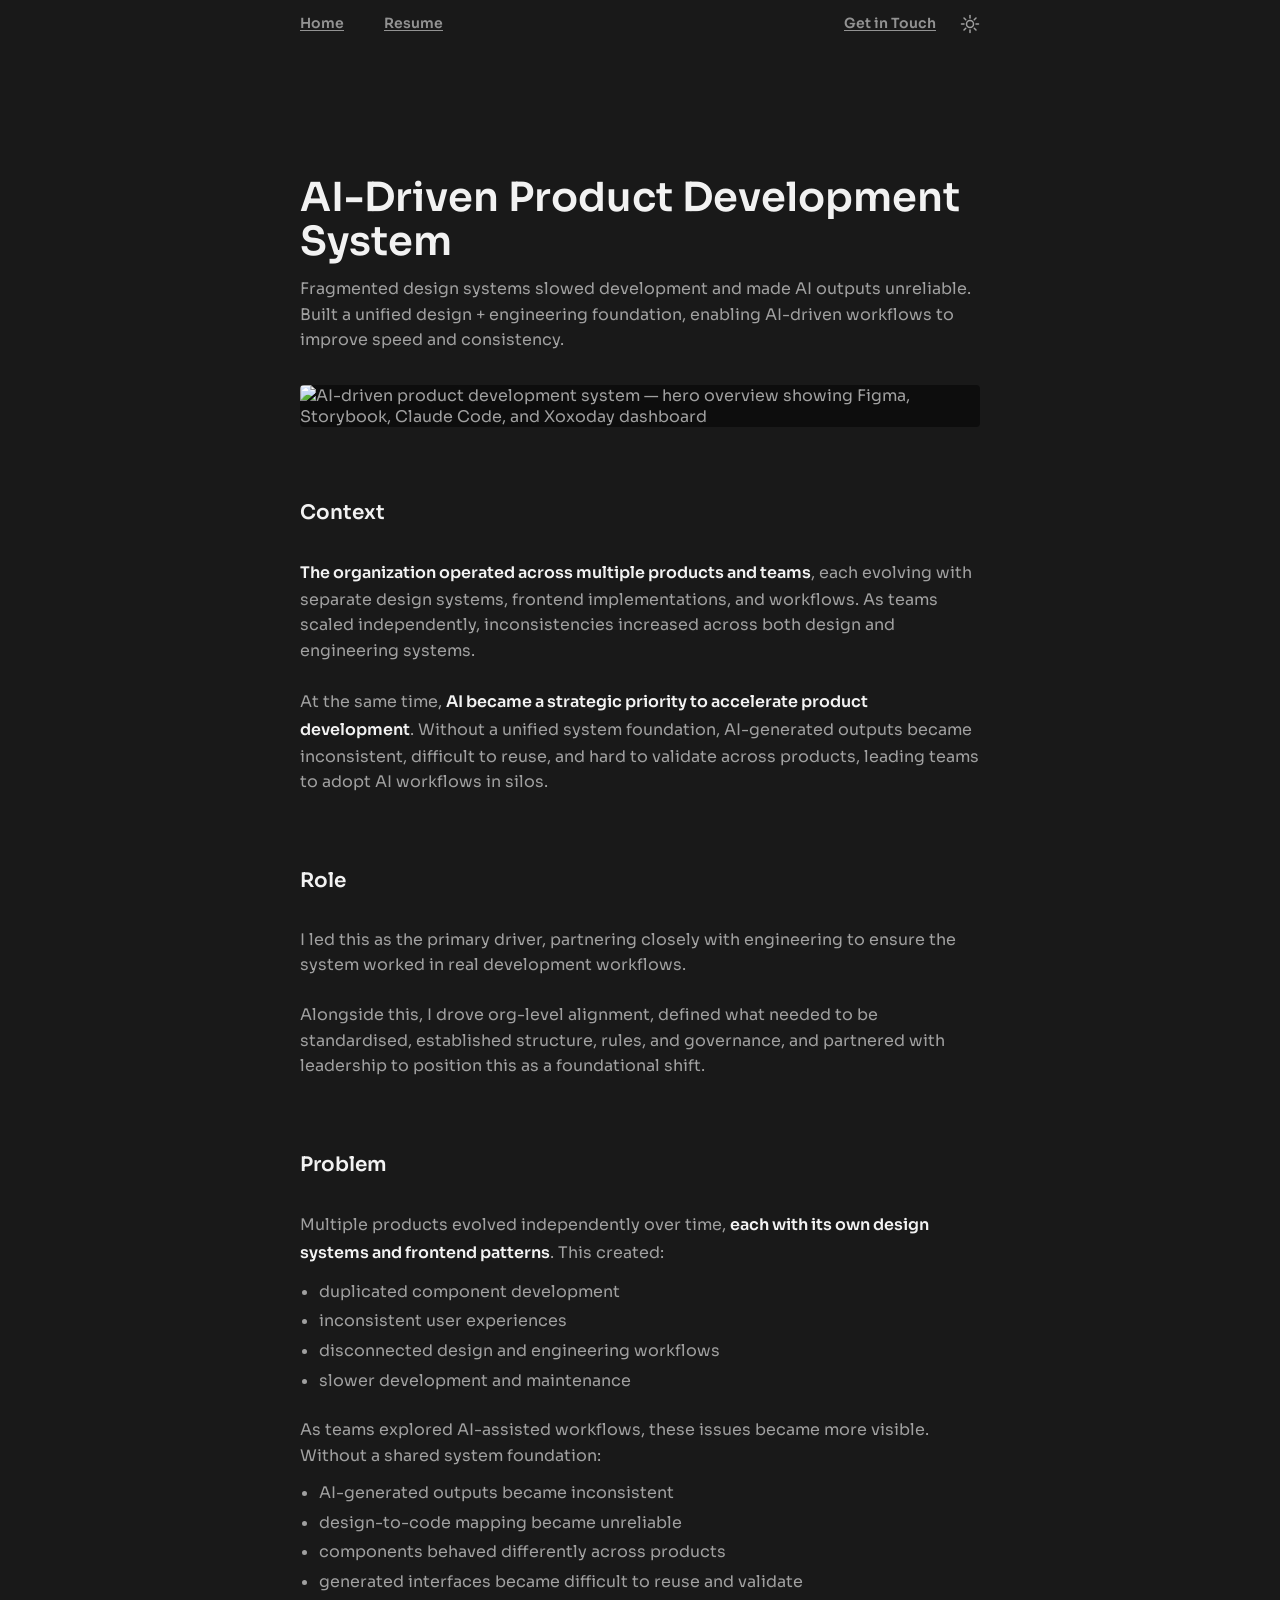
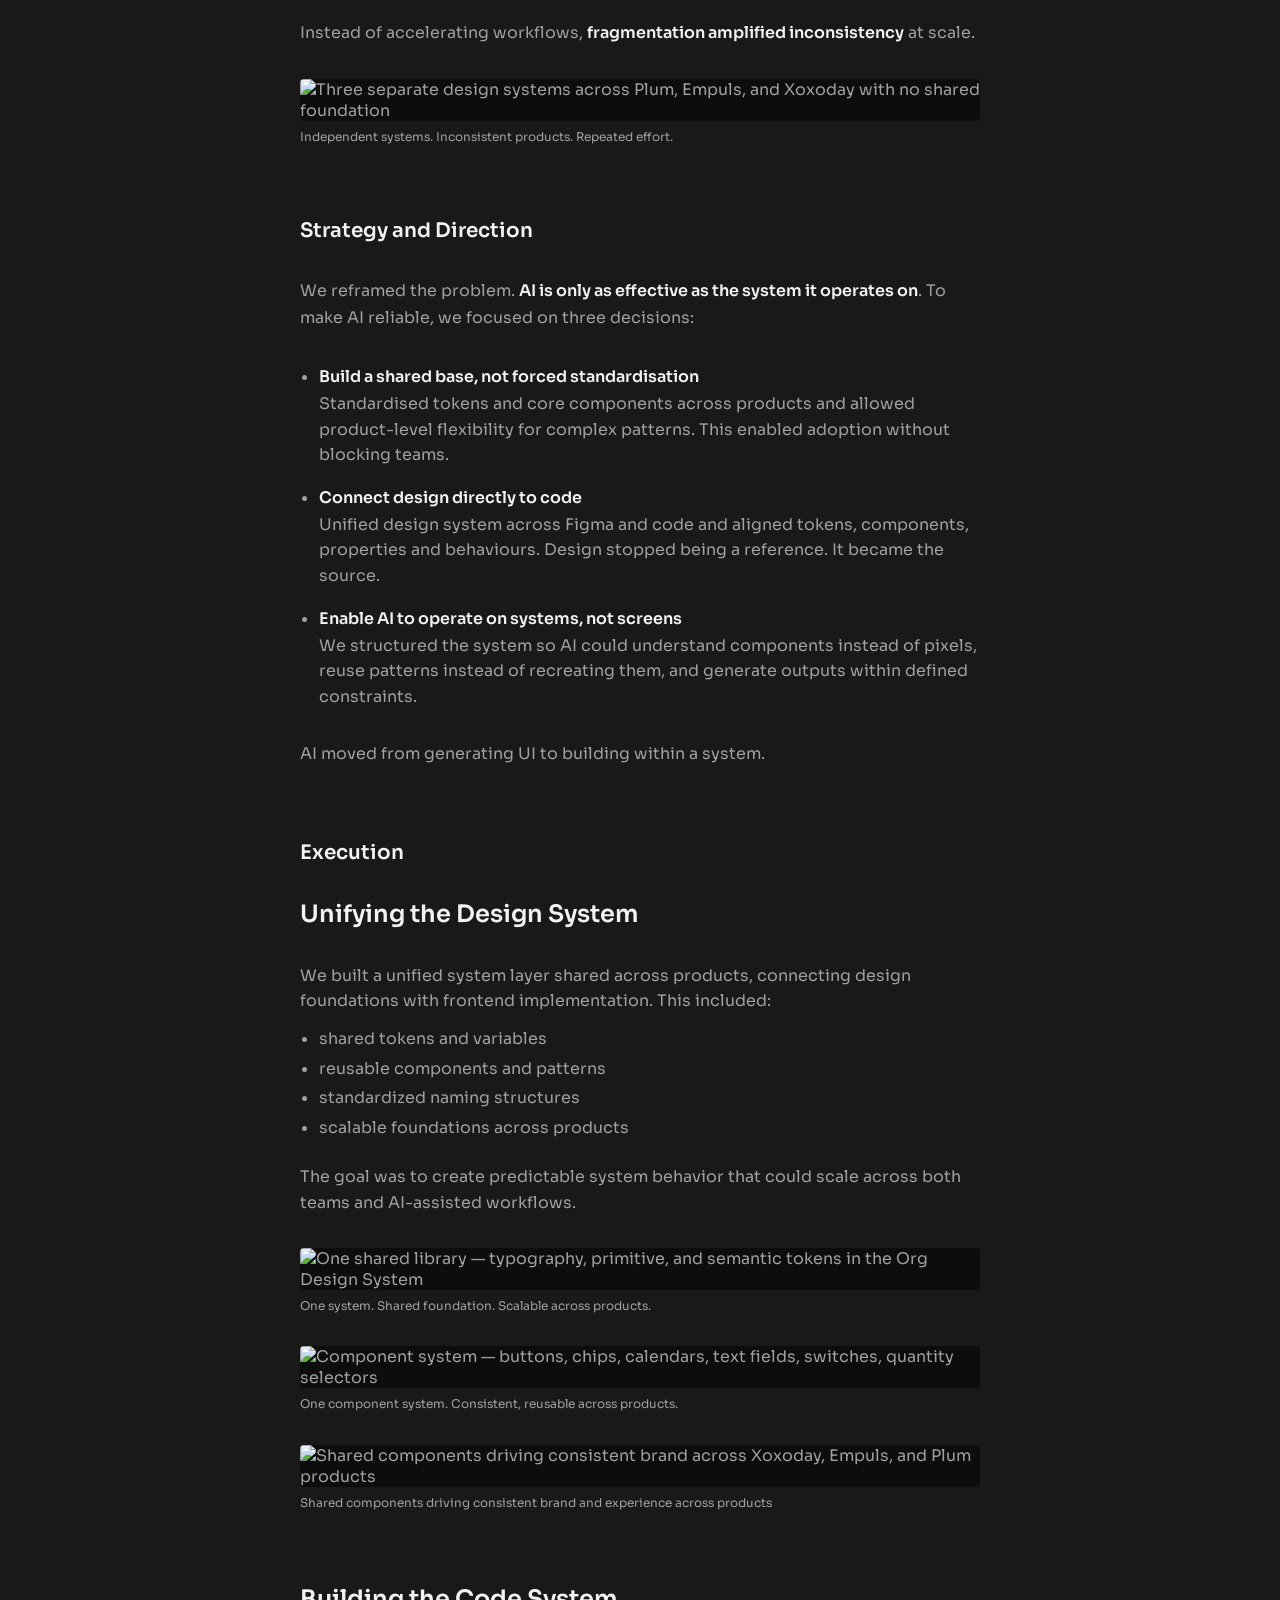
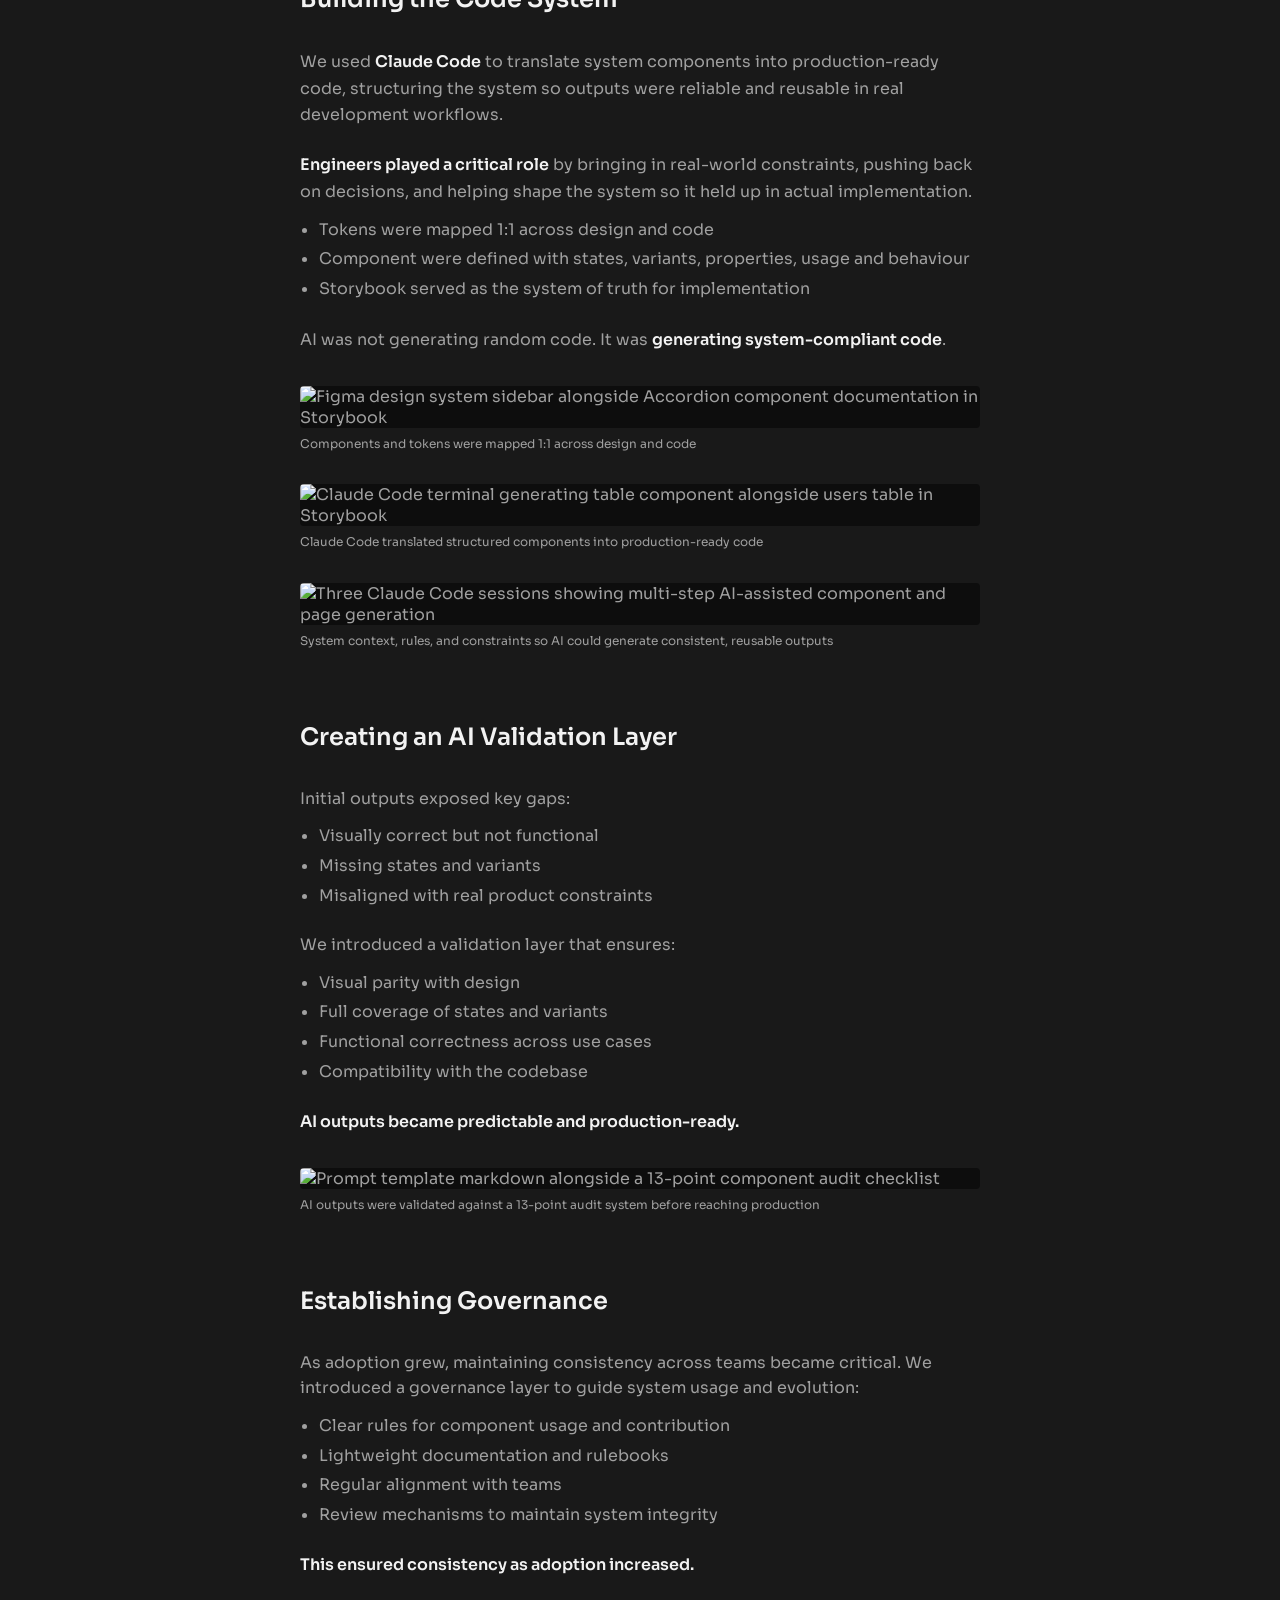
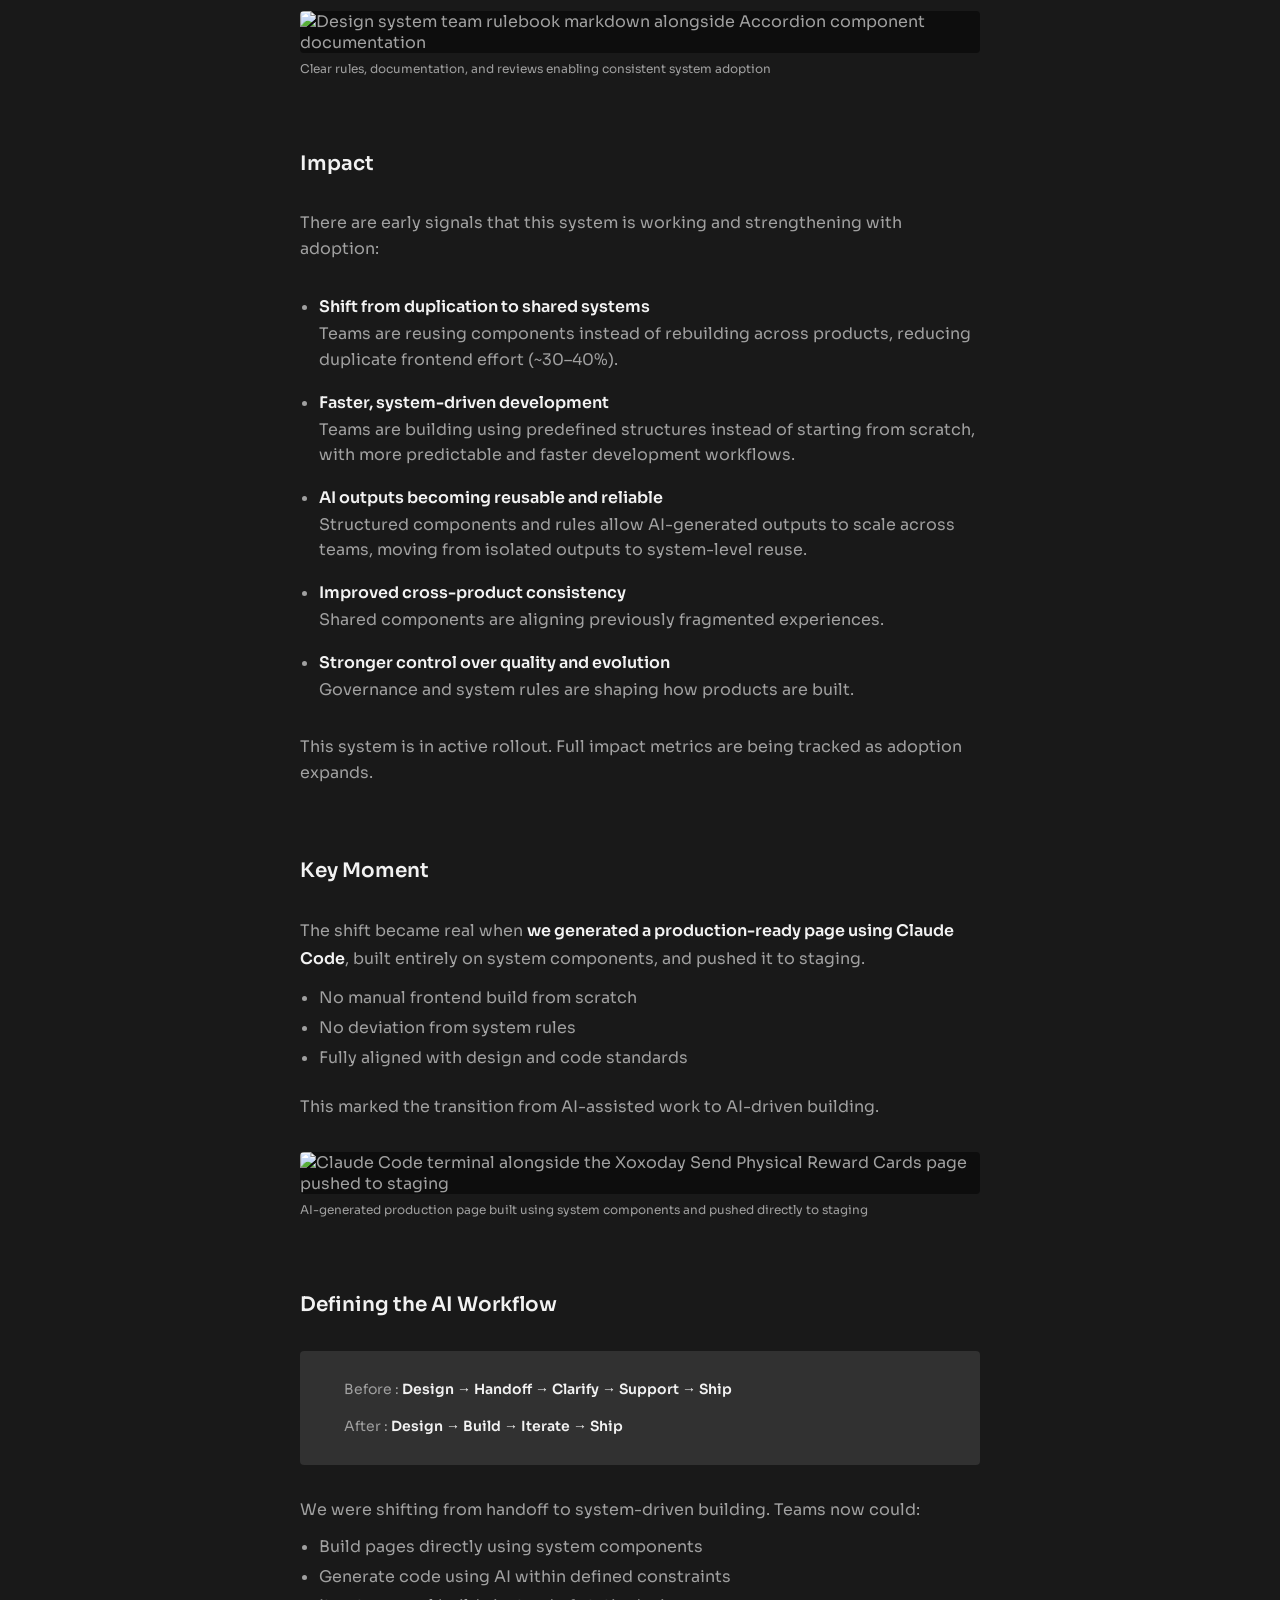
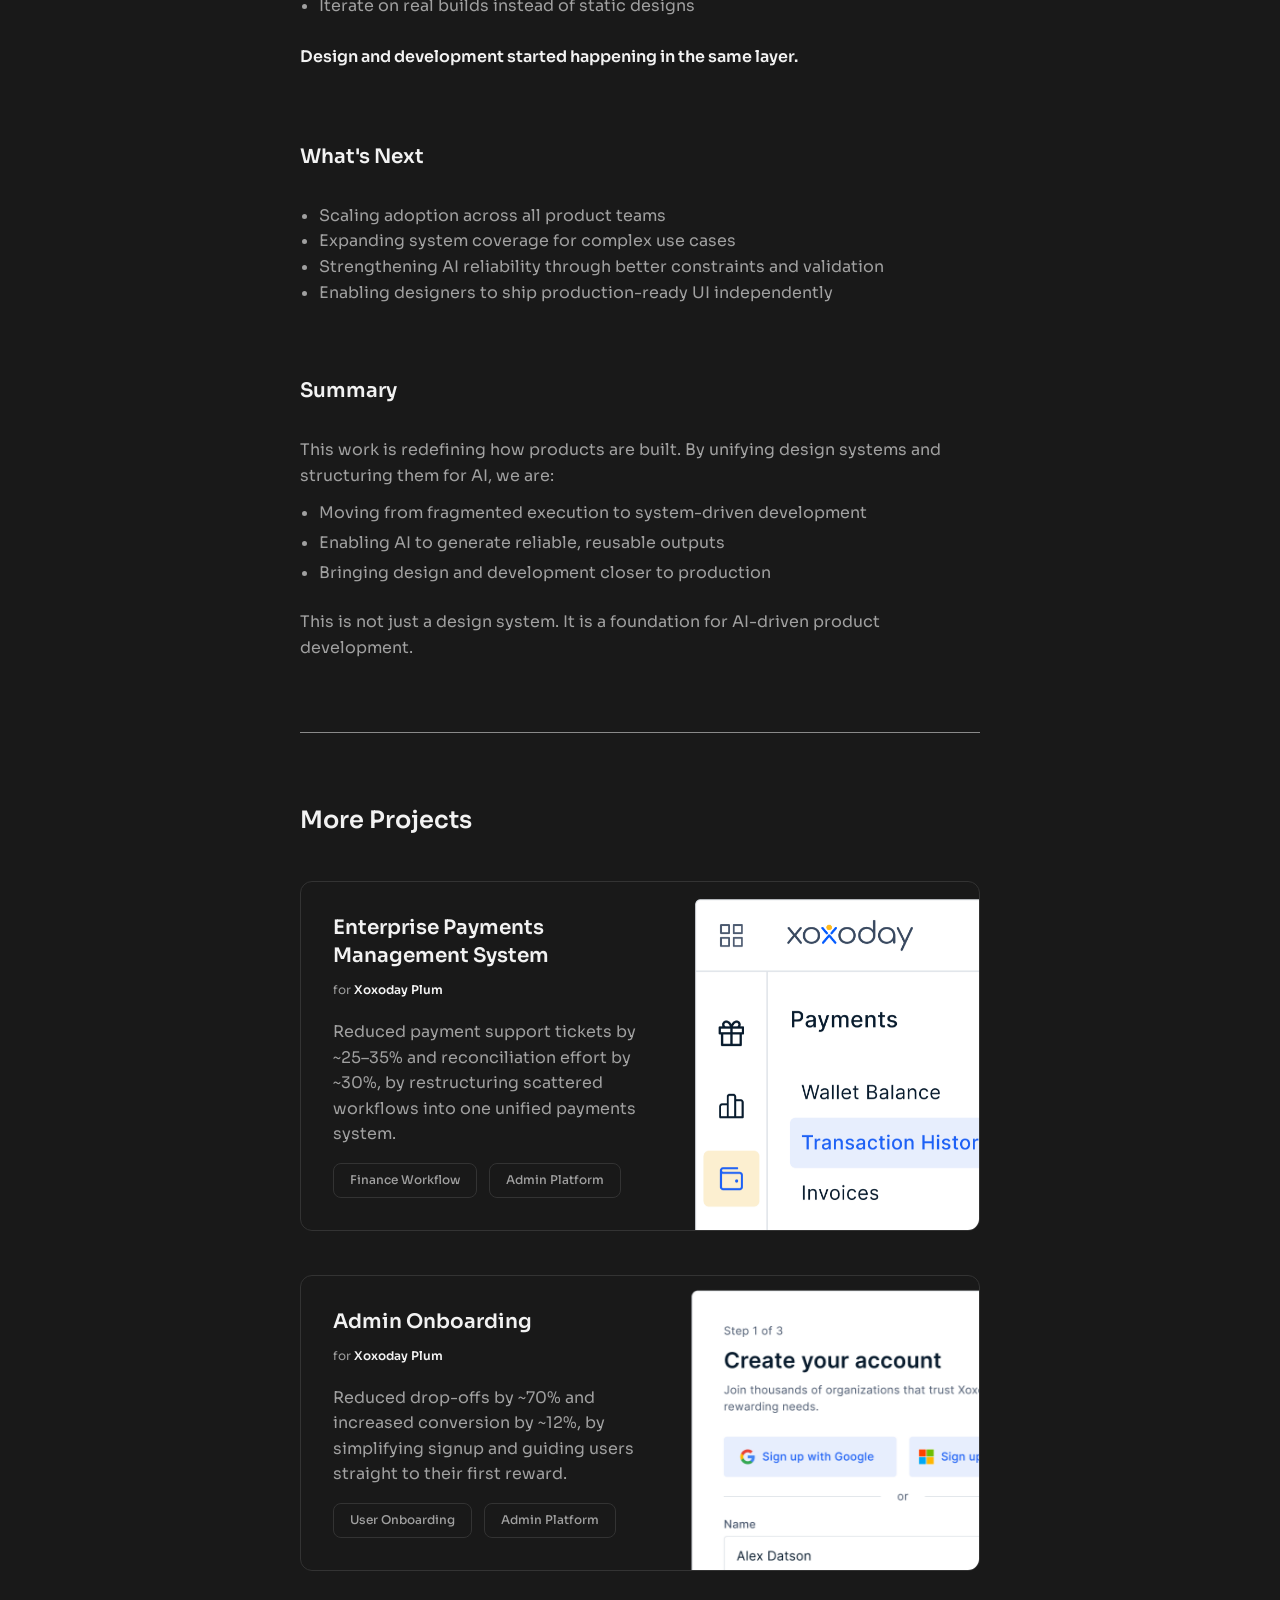
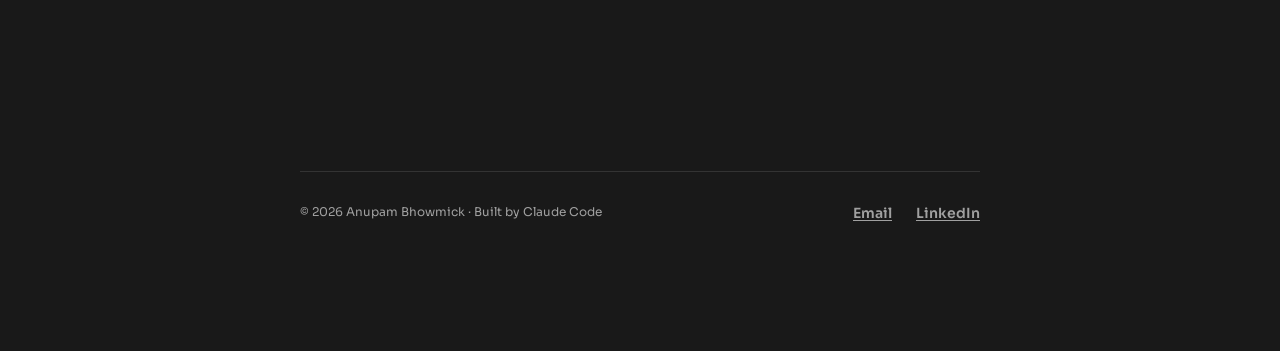
==== commit d6aa3988: "Overhaul branch: design system v2 (project cards, tokens, hero layout, content fixes)" ====
--- a/ai-system/index.html
+++ b/ai-system/index.html
@@ -17,7 +17,7 @@
   <meta name="twitter:title" content="AI-Driven Product Development System — Anupam Bhowmick" />
   <meta name="twitter:description" content="Case study: building a unified design and engineering foundation that enables teams to design, build, and ship using AI." />
 </head>
-<body>
+<body class="ai-system">
 
   <div id="loading-screen" class="loading-screen"></div>
 
@@ -374,29 +374,35 @@
           <h2 class="ds-h2">More Projects</h2>
           <a href="/payments/" class="project-card">
             <div class="project-card-thumb">
-              <img src="/images/Payments - Thumbnail.png" alt="" loading="lazy" />
+              <picture>
+                <source media="(max-width: 720px)" srcset="/images/payments-card-mobile.png" />
+                <img src="/images/payments-card-web.png" alt="" loading="lazy" />
+              </picture>
             </div>
             <div class="project-card-content">
               <p class="project-card-title">Enterprise Payments Management System</p>
+              <p class="project-card-byline">for <strong>Xoxoday Plum</strong></p>
               <div class="project-card-body">
-                <p>Scattered payment workflows forced finance teams into manual reconciliation and support dependency.</p>
-                <p>Restructured into a unified payments system, reducing support tickets by ~25–35% and reconciliation effort by ~30%.</p>
+                <p>Reduced payment support tickets by ~25&ndash;35% and reconciliation effort by ~30%, by restructuring scattered workflows into one unified payments system.</p>
               </div>
               <div class="project-card-tags">
-                <span class="project-card-tag">Finance Workflows</span>
+                <span class="project-card-tag">Finance Workflow</span>
                 <span class="project-card-tag">Admin Platform</span>
               </div>
             </div>
           </a>
           <a href="/onboarding/" class="project-card">
             <div class="project-card-thumb">
-              <img src="/images/Onboarding - Thumbnail.png" alt="" loading="lazy" />
+              <picture>
+                <source media="(max-width: 720px)" srcset="/images/onboarding-card-mobile.png" />
+                <img src="/images/onboarding-card-web.png" alt="" loading="lazy" />
+              </picture>
             </div>
             <div class="project-card-content">
-              <p class="project-card-title">Onboarding Re-Architecture</p>
+              <p class="project-card-title">Admin Onboarding</p>
+              <p class="project-card-byline">for <strong>Xoxoday Plum</strong></p>
               <div class="project-card-body">
-                <p>Complex onboarding flows led to early drop-offs and low activation.</p>
-                <p>Simplified signup and guided users to first reward, reducing drop-offs by ~70% and increasing conversion by ~12%.</p>
+                <p>Reduced drop-offs by ~70% and increased conversion by ~12%, by simplifying signup and guiding users straight to their first reward.</p>
               </div>
               <div class="project-card-tags">
                 <span class="project-card-tag">User Onboarding</span>
@@ -410,7 +416,7 @@
 
       <!-- Footer -->
       <div class="ds-footer-row">
-        <p class="ds-caption">© 2026 Anupam Bhowmick · Built with Claude</p>
+        <p class="ds-caption">© 2026 Anupam Bhowmick · Built by Claude Code</p>
         <nav class="ds-link-row">
           <div class="email-tooltip-wrapper">
             <a href="#" class="ds-link-muted email-copy">Email</a>
--- a/style.css
+++ b/style.css
@@ -3,27 +3,33 @@
    Source: Figma 8GEqwkx0ENInCieGuJe1gp
    ============================================================ */
 
-@import url('https://fonts.googleapis.com/css2?family=Sora:wght@400;600&display=swap');
+@import url('https://fonts.googleapis.com/css2?family=Sora:wght@400;500;600&display=swap');
 
 /* ── Design Tokens — Dark mode (default) ────────────────── */
+/* Vercel-matched neutral palette, second pass — refined against direct
+   reference screenshots (byline/meta text, borders, backgrounds). */
 :root {
-  --dark-1:           #252525;
-  --dark-2:       #313131;
-  --dark-4:       #4a4a4a;
-  --dark-3:      #282828;
-  --workflow-bg: #2b2b2a;
-  --media-bg:     #323232;
-  --light-1:      #FDFCFA;
-  --light-2:      #B7B2AA;
-  --light-3:      #6A665F;
-  --surface-tint:      rgba(183,178,170,0.04);
+  --dark-1:           #191919;
+  --dark-2:       #0D0D0D;
+  --dark-4:       #333333;
+  --dark-3:      #141414;
+  --workflow-bg: #0D0D0D;
+  --media-bg:     #101010;
+  --light-1:      #F2F2F2;
+  --light-2:      #A0A0A0;
+  --light-3:      #8A8A8A;
+  --surface-tint:      rgba(255,255,255,0.04);
   --nav-height:         48px;
   --font: 'Sora', sans-serif;
 
   /* ── Type scale — role-named tokens, applied as `font: var(--type-x);` ──
      Color stays separate per class. Responsive steps redefine these same
-     custom properties inside the ≤720px / ≤480px blocks in RESPONSIVE. */
-  --type-display:  600 32px/1.5  var(--font); /* hero-level titles */
+     custom properties inside the ≤720px / ≤480px blocks in RESPONSIVE.
+     Heading tokens (display/h1/h2/h3) are weight 600;
+     subtitle/body/caption/nav/code are unchanged at their original weight.
+     --type-display is shared by the homepage name and case-study hero
+     titles (previously split into two tokens, merged back on request). */
+  --type-display:  600 40px/1.1  var(--font); /* hero-level titles: .ds-h1 + .project-hero-title */
   --type-h1:       600 24px/1.33 var(--font); /* section headings */
   --type-h2:       600 20px/1.4  var(--font); /* subsection headings */
   --type-subtitle: 400 14px/1.5  var(--font); /* quiet secondary/intro text */
@@ -67,21 +73,22 @@
 }
 
 /* ── Light mode overrides ────────────────────────────────── */
+/* Vercel-matched neutral palette, second pass — see :root note above. */
 html.light {
-  --dark-1:           #F1EDEA;
-  --dark-2:       #E0DBD6;
-  --dark-4:       #D0CAC4;
-  --dark-3:      #EBE6E0;
-  --workflow-bg: #EBE6E0;
-  --media-bg:     #C8C3BC;
-  --light-1:      #1A1A1A;
-  --light-2:      #635D54;
-  --light-3:      #948F87;
-  --surface-tint:      rgba(37,37,37,0.04);
-}
-
-html.light .btn-primary       { background: #252525; color: #F1EDEA; border-color: #252525; }
-html.light .btn-primary:hover { background: #313131; border-color: #313131; }
+  --dark-1:           #F2F1EE;
+  --dark-2:       #F7F7F7;
+  --dark-4:       #D9D9D9;
+  --dark-3:      #F0F0F0;
+  --workflow-bg: #F5F5F5;
+  --media-bg:     #F2F2F2;
+  --light-1:      #0A0A0A;
+  --light-2:      #525252;
+  --light-3:      #5A5A5A;
+  --surface-tint:      rgba(0,0,0,0.04);
+}
+
+html.light .btn-primary       { background: #000000; color: #F2F2F2; border-color: #000000; }
+html.light .btn-primary:hover { background: #0D0D0D; border-color: #0D0D0D; }
 
 /* ── Reset ───────────────────────────────────────────────── */
 *, *::before, *::after { box-sizing: border-box; margin: 0; padding: 0; }
@@ -350,8 +357,10 @@
   z-index: 1;
 }
 
-/* Homepage — 100px top padding (148px Figma minus 48px sticky nav) */
-body.home .page { padding-top: var(--space-100); }
+/* Homepage — no extra top padding; the hero wrapper (.bio-identity-group)
+   now centers its own content within the viewport below the sticky nav,
+   so a fixed offset here would push the hero past a full 100vh. */
+body.home .page { padding-top: 0; }
 
 /* Payments — 128px top padding, 92px between sections, 124px to footer */
 body.payments .page { padding-top: var(--space-128); }
@@ -376,6 +385,11 @@
 body.onboarding .cs-body ul,
 body.onboarding .cs-body ol { gap: var(--space-8); }
 
+/* AI System — was missing a body class entirely, so it fell through to the
+   generic 80px .page padding-top instead of matching Payments/Onboarding's
+   128px starting spacing above the hero title. Fixed to match. */
+body.ai-system .page { padding-top: var(--space-128); }
+
 .content {
   width: 680px;
   display: flex;
@@ -571,10 +585,15 @@
   display: flex; flex-direction: column; gap: var(--space-132);
 }
 
-/* Hero block: identity + statement+bio — large gap creates open top.
+/* Hero block: identity + statement+bio — large gap creates open top,
+   vertically centered to fill the viewport below the sticky nav — Projects
+   begins right after the first scroll. Disabled below 900px, see RESPONSIVE
+   (100vh + this gap reads as awkward empty space once content reflows onto
+   more lines on narrower screens; auto-height reads better there).
    Original 282px snapped to nearest 4px step: 280px (−2px). */
 .bio-identity-group {
-  display: flex; flex-direction: column; gap: var(--space-280);
+  display: flex; flex-direction: column; justify-content: center; gap: var(--space-280);
+  min-height: calc(100vh - var(--nav-height));
 }
 
 /* Identity block: name, role, company — 4px gap (matches Figma) */
@@ -582,23 +601,18 @@
   display: flex; flex-direction: column; gap: var(--space-4);
 }
 
-/* Company line — mapped to H3 */
+/* Location line — mapped to body text token. No longer a link (was an
+   external link to Xoxoday; now a static "Based in [city]" line), so no
+   hover/interactive styling. */
 .bio-company {
   display: inline-flex;
   align-items: center;
   gap: var(--space-4);
-  font: var(--type-h3);
-  color: var(--light-2);
-  text-decoration: none;
+  font: var(--type-body);
+  color: var(--light-2);
   width: fit-content;
-  transition: color 0.15s ease;
-}
-.bio-company:hover { color: var(--light-1); }
-.bio-company-arrow {
-  flex-shrink: 0;
-  transition: transform 0.2s cubic-bezier(0.22, 0.61, 0.36, 1);
-}
-.bio-company:hover .bio-company-arrow { transform: translateX(2px); }
+}
+.bio-company-icon { flex-shrink: 0; }
 
 /* Statement + 9-years bio — gap 16px (matches Figma) */
 .bio-statement-block {
@@ -607,7 +621,7 @@
 
 /* Statement — mapped to Body */
 .bio-statement {
-  font: var(--type-h2);
+  font: var(--type-h1);
   color: var(--light-1);
 }
 
@@ -620,6 +634,7 @@
 
 /* Inline highlight — light-1 colour, no weight change (matches Figma "9 years") */
 .text-highlight {
+  font: var(--type-h3);
   color: var(--light-1);
 }
 
@@ -675,30 +690,41 @@
   gap: var(--space-4);
 }
 
-/* Project cards — split layout: thumbnail (left) + content (right).
-   No card chrome — content aligns with the page column. Thumbnail keeps its
-   own panel bg (#313131); content sits directly on the page bg.
-   Original 50px gap snapped to nearest 4px step: 48px (−2px). */
+/* Project cards — rebuilt to match the new card design (see
+   `new project cards/` at repo root). Corrected per explicit spec: the card
+   background is TRANSPARENT (sits on the page bg, theme-reactive), not a
+   fixed white surface — so every color below uses the existing --light-*
+   theme tokens like everywhere else on the site, not fixed hex. Card
+   corner-radius is 12px; tag corner-radius is 8px (matches the original
+   pre-redesign value). row-reverse puts content left / thumbnail right on
+   desktop without reordering the HTML; the ≤720px stacked breakpoint sets
+   flex-direction: column, which reverts to DOM order (thumb, then content)
+   automatically, putting the thumbnail on top on mobile — matching the
+   mobile mockups — with no extra rule needed. overflow:hidden + the card's
+   own border-radius clips the flush-edge thumbnail image to match the
+   outer corners; no separate radius needed on the thumbnail itself. */
 .project-card {
   display: flex;
+  flex-direction: row-reverse;
   align-items: stretch;
-  gap: var(--space-48);
+  background: transparent;
+  border: 1px solid var(--dark-4);
+  border-radius: 12px;
+  overflow: hidden;
   text-decoration: none;
   color: inherit;
 }
 .project-card:focus-visible {
   outline: 2px solid var(--light-1);
   outline-offset: 4px;
-  border-radius: 6px;
+  border-radius: 12px;
 }
 
 .project-card-thumb {
-  flex-shrink: 0;
-  width: 249px;
+  flex: 1;
+  min-width: 0;
   align-self: stretch;
-  border-radius: 6px;
-  overflow: hidden;
-  background: var(--dark-2);
+  background: transparent;
   position: relative;
 }
 .project-card-thumb img {
@@ -720,10 +746,11 @@
 .project-card-content {
   flex: 1;
   min-width: 0;
-  margin: var(--space-4) 0;
+  padding: var(--space-32);
   display: flex;
   flex-direction: column;
-  gap: var(--space-8);
+  justify-content: center;
+  gap: var(--space-12);
 }
 
 .project-card-title {
@@ -731,10 +758,17 @@
   color: var(--light-1);
 }
 
+.project-card-byline {
+  font: var(--type-caption);
+  color: var(--light-2);
+}
+.project-card-byline strong { color: var(--light-1); font-weight: 600; }
+
 .project-card-body {
   display: flex;
   flex-direction: column;
-  gap: var(--space-28);
+  gap: var(--space-16);
+  margin-top: var(--space-8);
   font: var(--type-body);
   color: var(--light-2);
 }
@@ -743,15 +777,16 @@
 .project-card-tags {
   display: flex;
   flex-wrap: wrap;
-  gap: var(--space-16);
-  margin-top: var(--space-12);
+  gap: var(--space-12);
+  margin-top: var(--space-4);
 }
 .project-card-tag {
-  background: var(--dark-2);
+  background: transparent;
+  border: 1px solid var(--dark-4);
   color: var(--light-2);
   font: var(--type-caption);
   font-weight: 500;
-  padding: var(--space-8) var(--space-8);
+  padding: var(--space-8) var(--space-16);
   border-radius: 8px;
   white-space: nowrap;
 }
@@ -1223,9 +1258,9 @@
   border-radius: 0;
 }
 
-/* Before / After workflow box */
+/* Before / After workflow box — fixed background, not theme-reactive (explicit request) */
 .cs-workflow-box {
-  background: var(--dark-2);
+  background: #313131;
   border-radius: 4px;
   padding: var(--space-28) var(--space-44);
   display: flex; flex-direction: column; gap: var(--space-16);
@@ -1308,9 +1343,14 @@
 
 @media (max-width: 900px) {
   .page                 { padding-top: var(--space-60); padding-bottom: var(--space-100); }
+  /* Homepage — the 100vh hero-centering trick is disabled below this
+     breakpoint (see .bio-identity-group below), so restore top padding
+     above the name, matching the same unconditional 128px the case-study
+     pages use above their heading (body.payments/.onboarding/.ai-system). */
+  body.home .page       { padding-top: var(--space-128); }
   .content              { gap: var(--space-120); }
   .bio-main             { gap: var(--space-80); }
-  .bio-identity-group   { gap: var(--space-160); }
+  .bio-identity-group   { min-height: auto; justify-content: flex-start; gap: var(--space-160); }
   .work-section         { gap: var(--space-32); }
   .work-main            { gap: var(--space-48); }
   .project-list         { gap: var(--space-72); }
@@ -1324,14 +1364,17 @@
 /* Project card stacks vertically on narrow viewports — thumbnail on top */
 @media (max-width: 720px) {
   :root {
-    /* Type scale — ≤720px step (see :root definitions at top of file) */
-    --type-display: 600 28px/1.4 var(--font);
+    /* Type scale — ≤720px step (see :root definitions at top of file).
+       Weight 600 on heading tokens, matching their new base weight.
+       --type-display recalculated proportionally from its new 40px base
+       using the same step-down ratio as before (see DESIGN-SYSTEM.md). */
+    --type-display: 600 35px/1.03 var(--font);
     --type-h1:      600 22px/1.3 var(--font);
     --type-h2:      600 18px/1.4 var(--font);
     --type-h3:      600 16px/1.6 var(--font);
   }
-  .project-card        { flex-direction: column; align-items: stretch; gap: var(--space-24); }
-  .project-card-thumb  { width: 100%; height: 300px; aspect-ratio: auto; }
+  .project-card        { flex-direction: column; align-items: stretch; }
+  .project-card-thumb  { width: 100%; aspect-ratio: 854 / 636; flex: none; }
   .project-card-body   { gap: var(--space-20); }
   .project-card-tags   { gap: var(--space-12); }
 }
@@ -1346,9 +1389,7 @@
   .bio-identity-group   { gap: var(--space-96); }
   .bio-section          { gap: var(--space-24); }
   .work-section         { gap: var(--space-24); }
-  .project-card     { gap: var(--space-20); }
-  .project-card-thumb { height: 300px; }
-  .project-card-content { gap: var(--space-16); }
+  .project-card-content { gap: var(--space-16); padding: var(--space-24); }
   .project-img-placeholder { height: 200px; }
   .project-main     { gap: var(--space-40); }
   .ds-link-row      { gap: var(--space-16); }
@@ -1361,8 +1402,11 @@
 
 @media (max-width: 480px) {
   :root {
-    /* Type scale — ≤480px step (see :root definitions at top of file) */
-    --type-display: 600 26px/1.35 var(--font);
+    /* Type scale — ≤480px step (see :root definitions at top of file).
+       Weight 600 on heading tokens, matching their new base weight.
+       --type-display recalculated proportionally from its new 40px base
+       using the same step-down ratio as before (see DESIGN-SYSTEM.md). */
+    --type-display: 600 32px/1.0 var(--font);
     --type-h1:      600 20px/1.3  var(--font);
     --type-body:    400 15px/1.6  var(--font);
   }
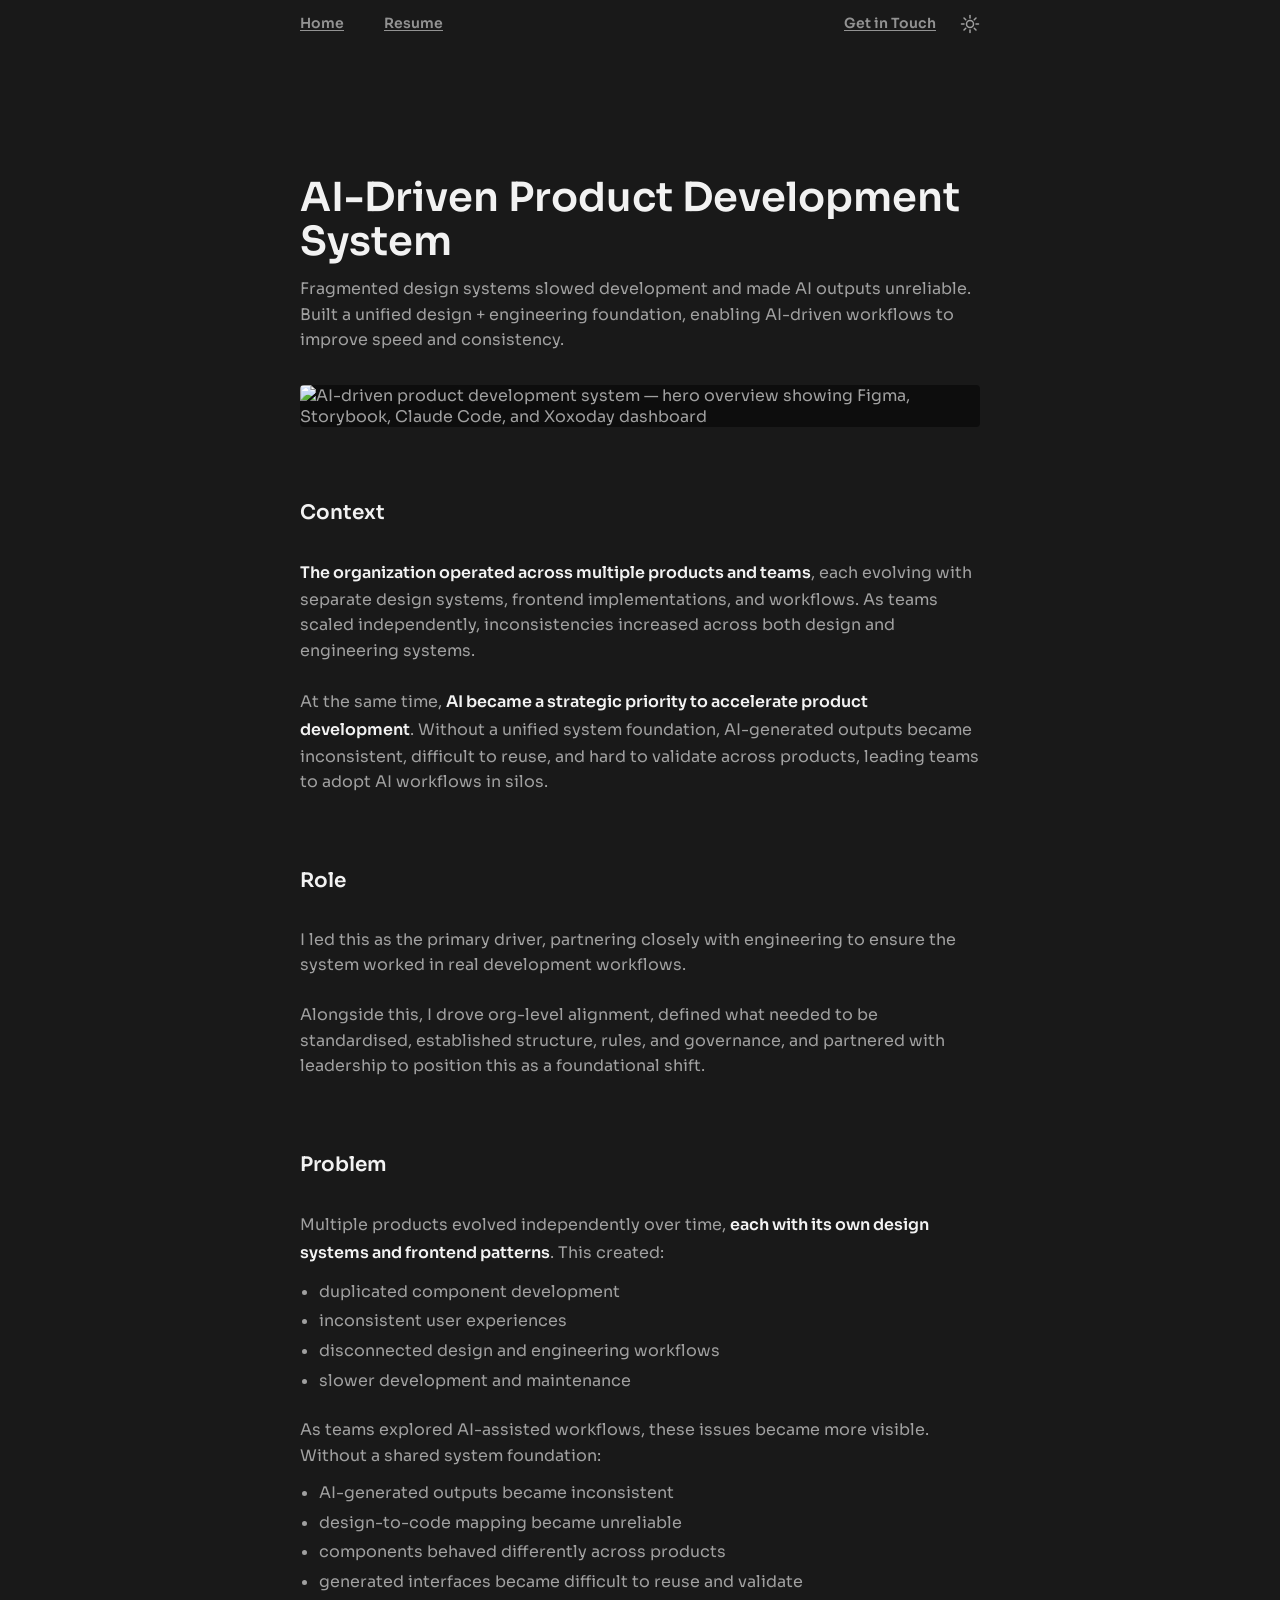
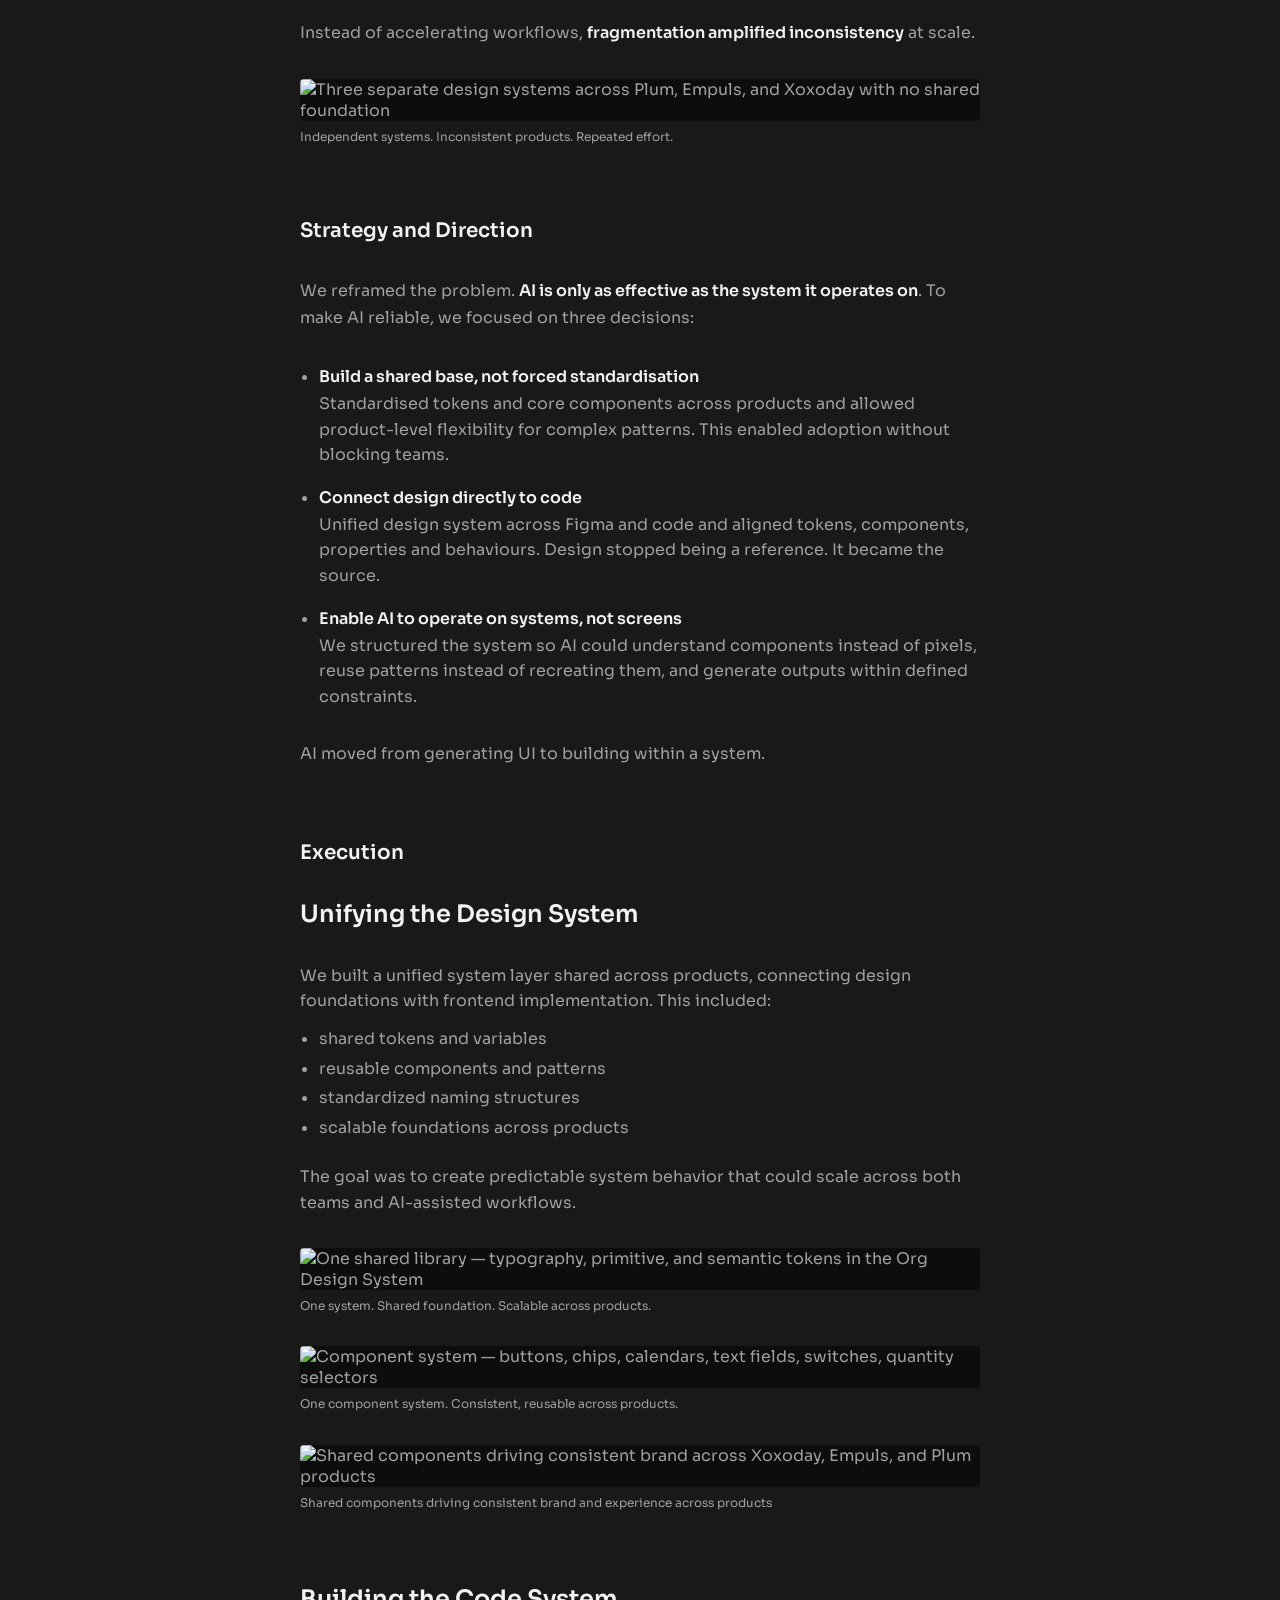
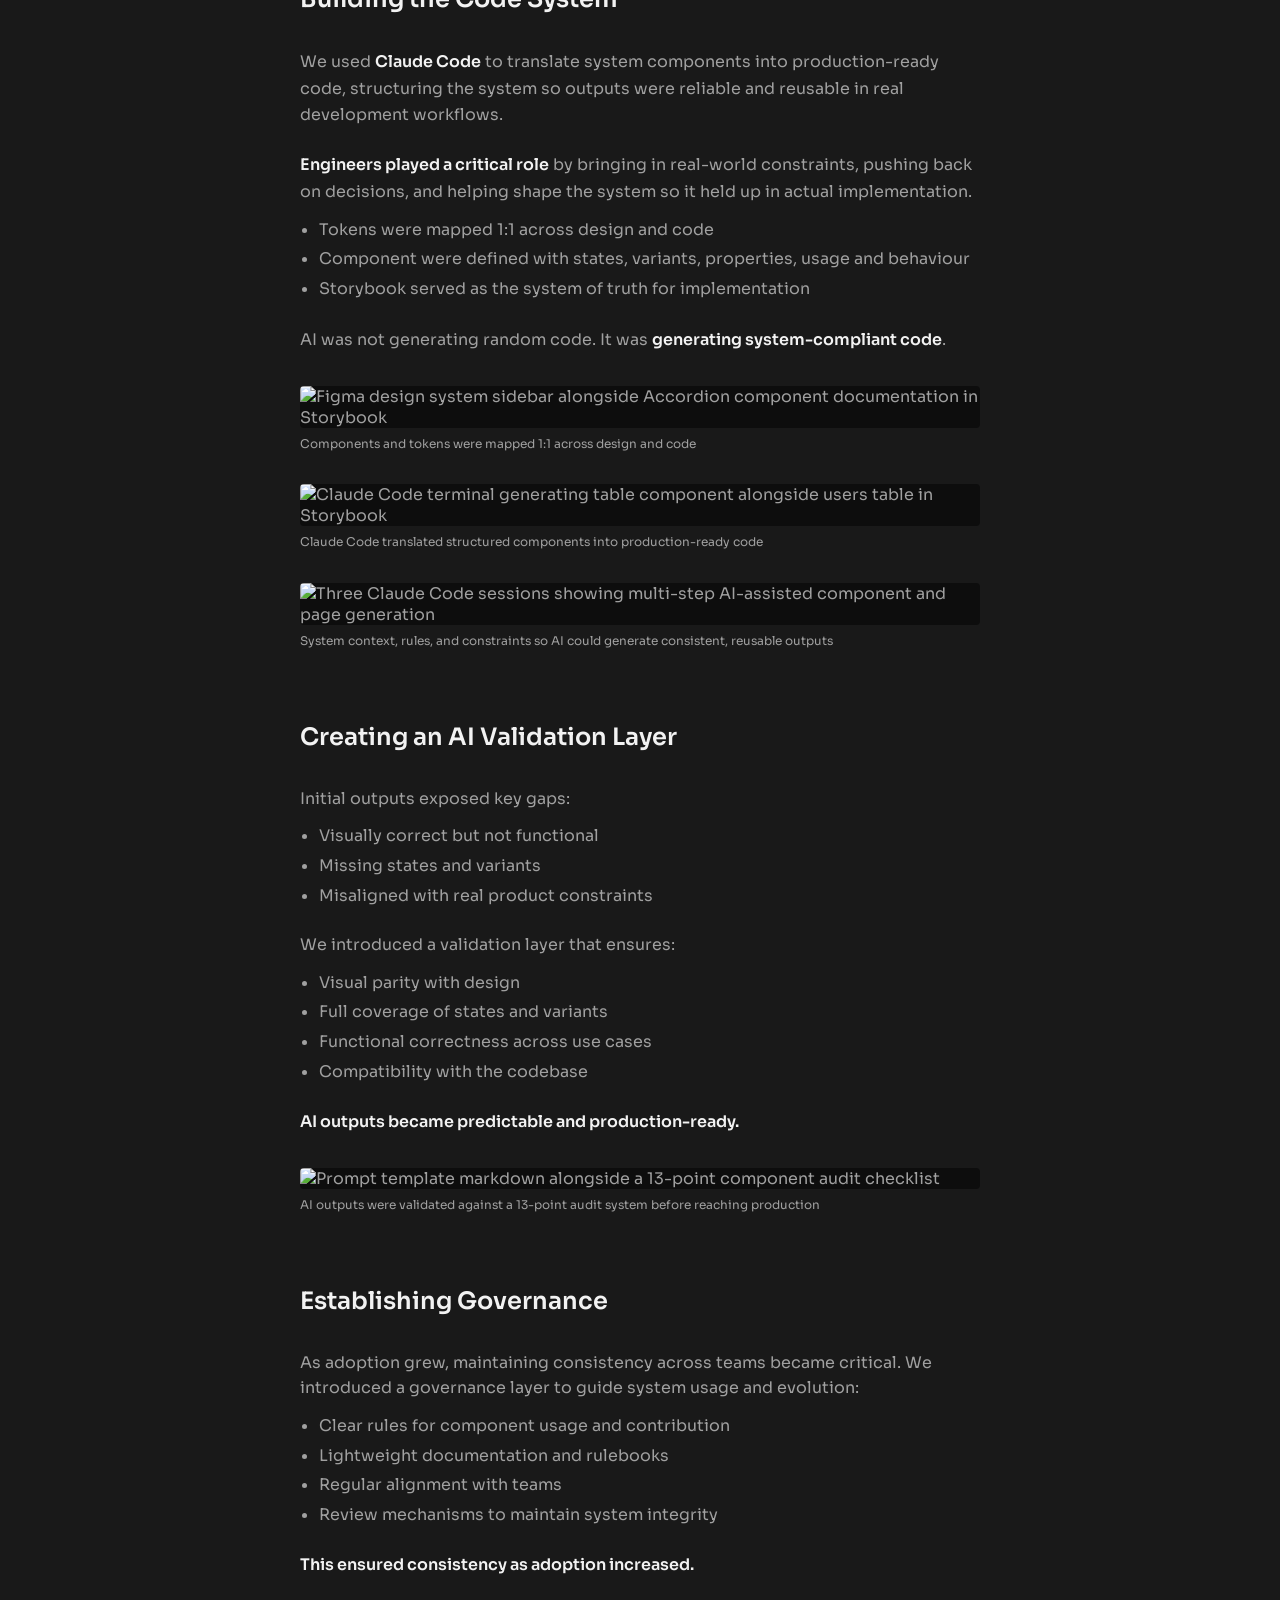
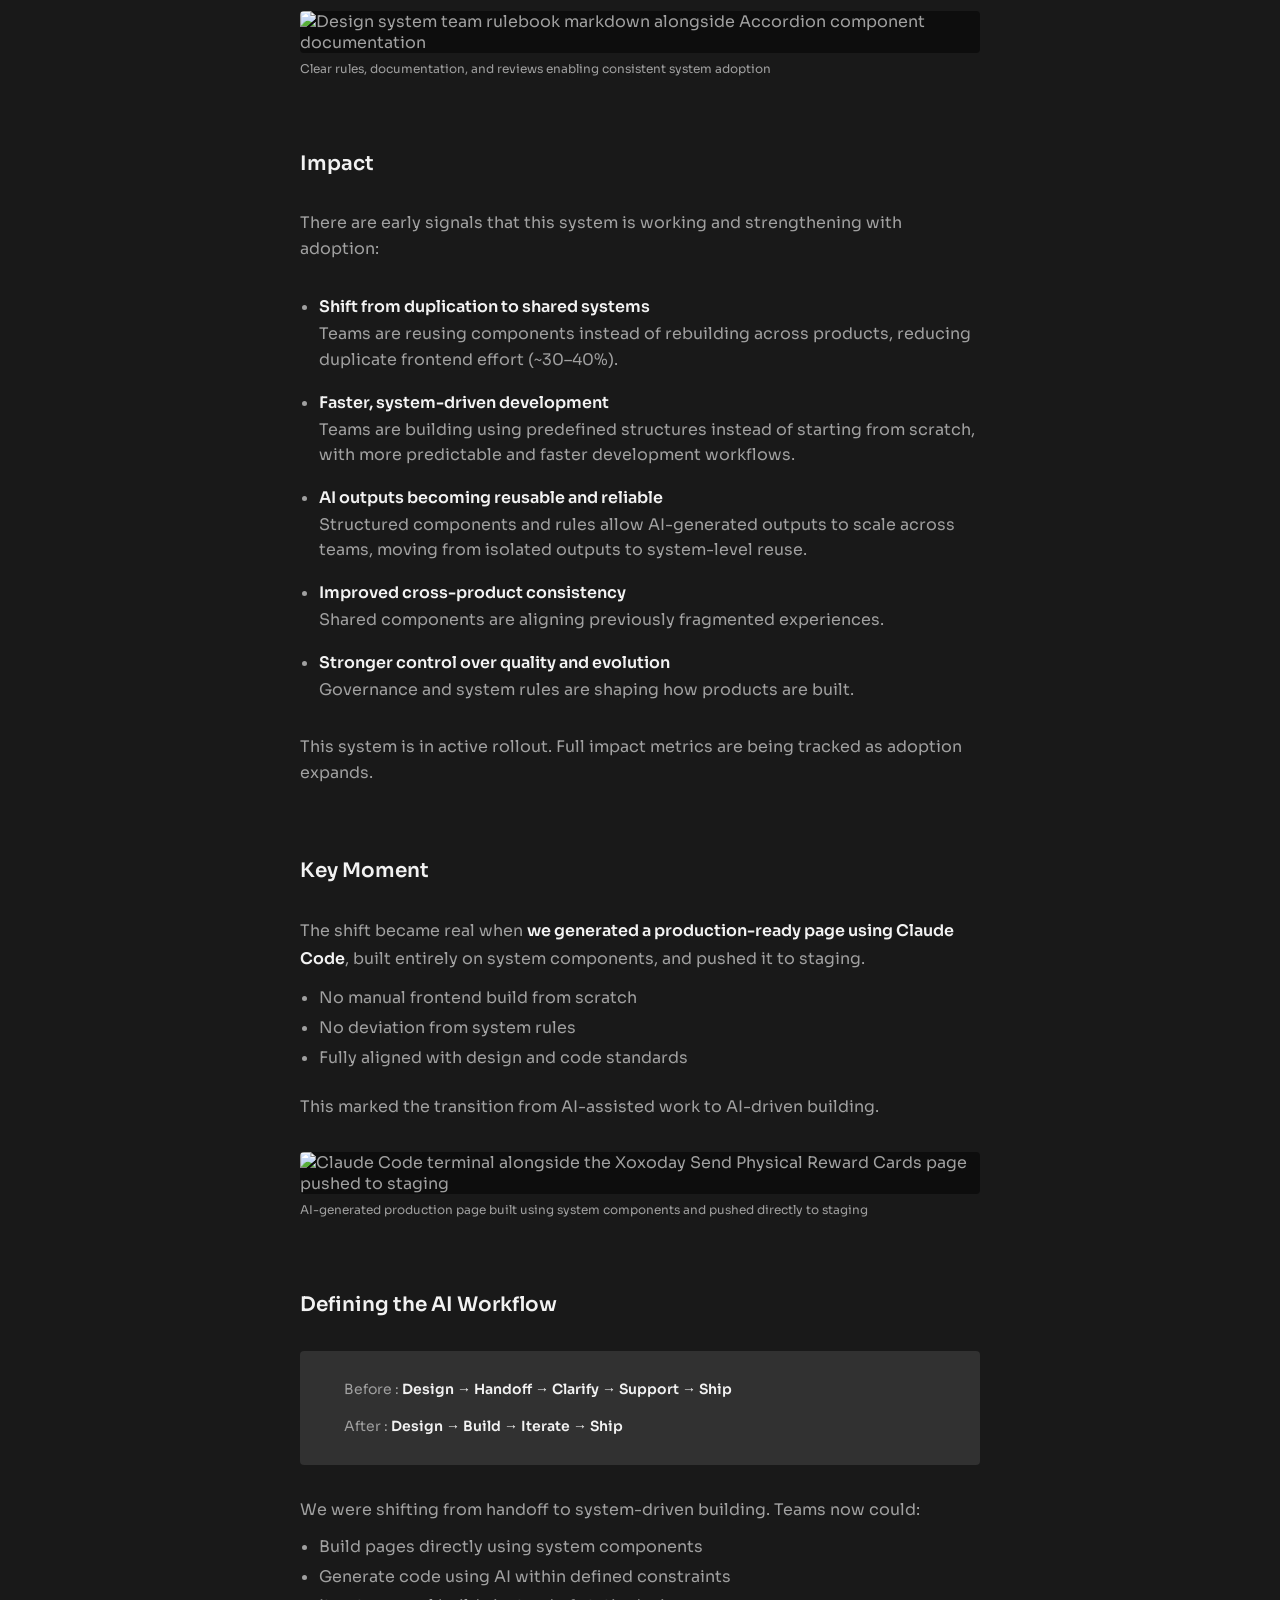
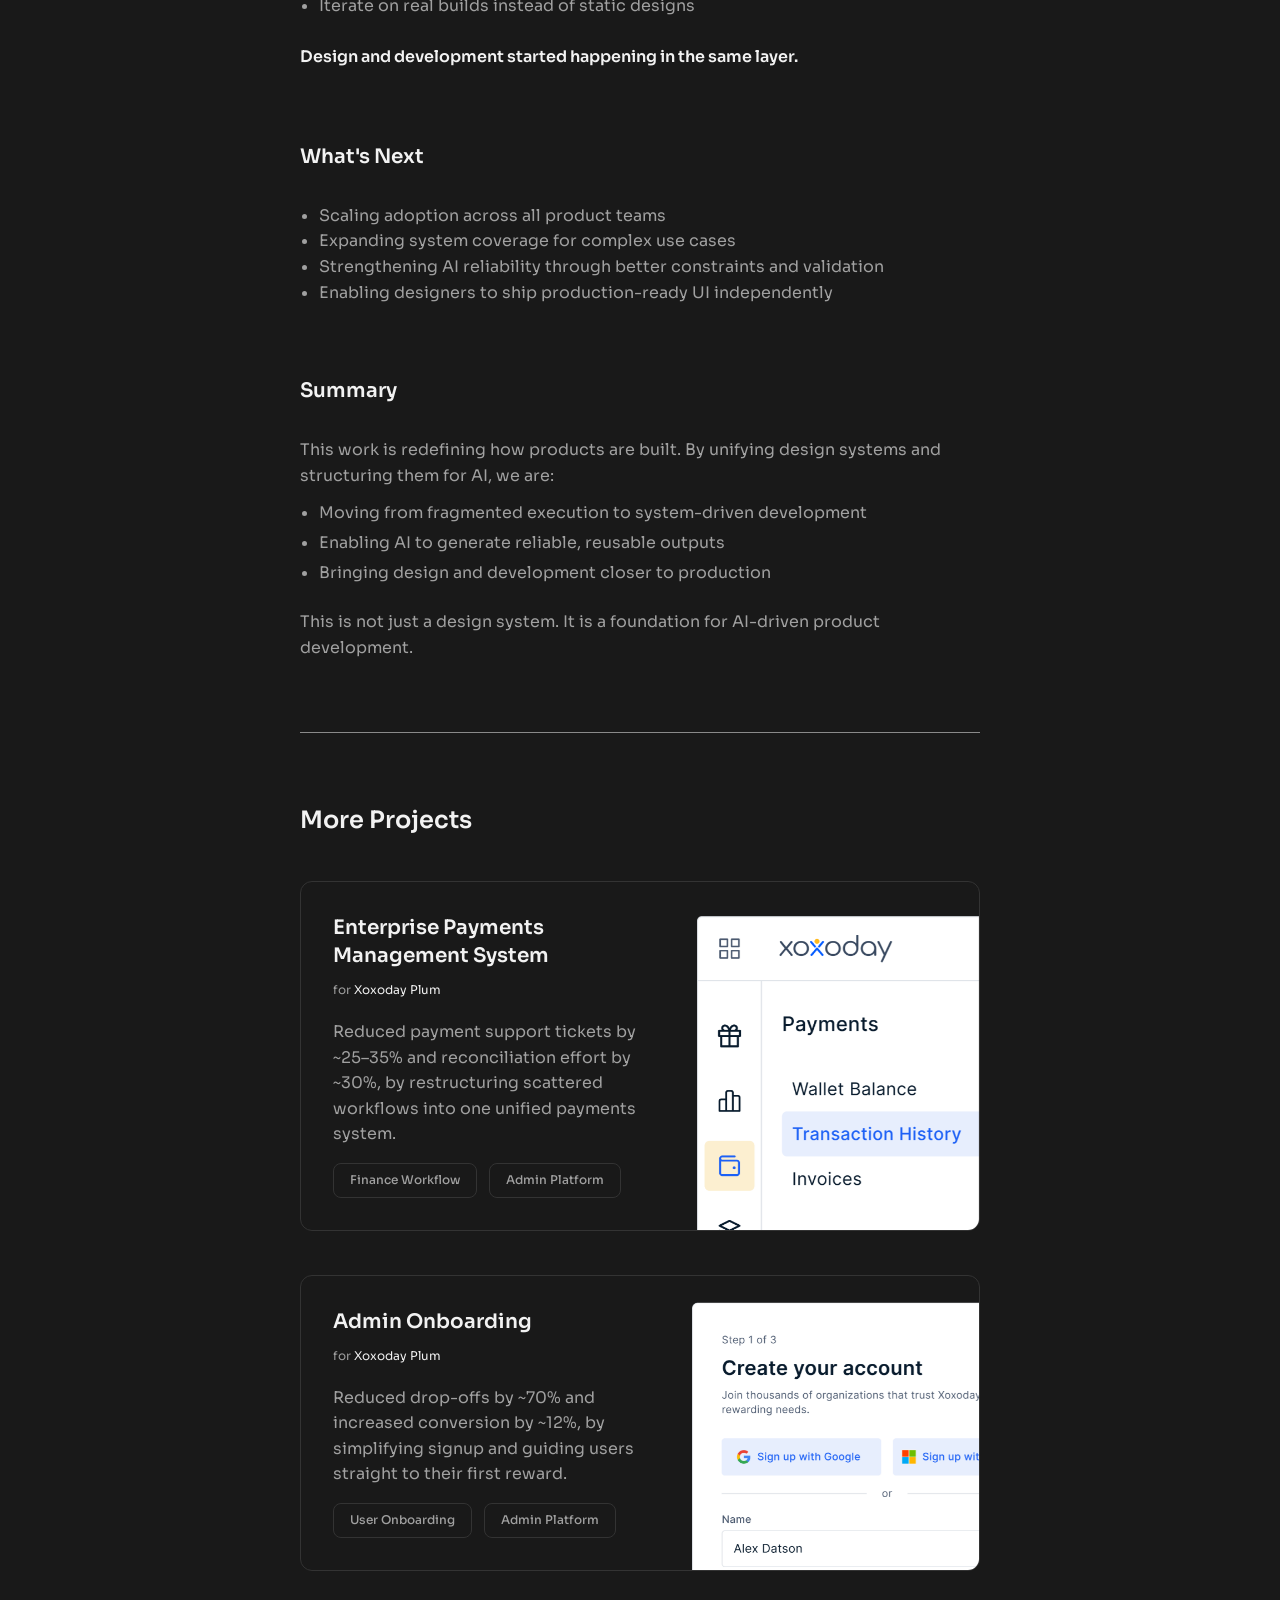
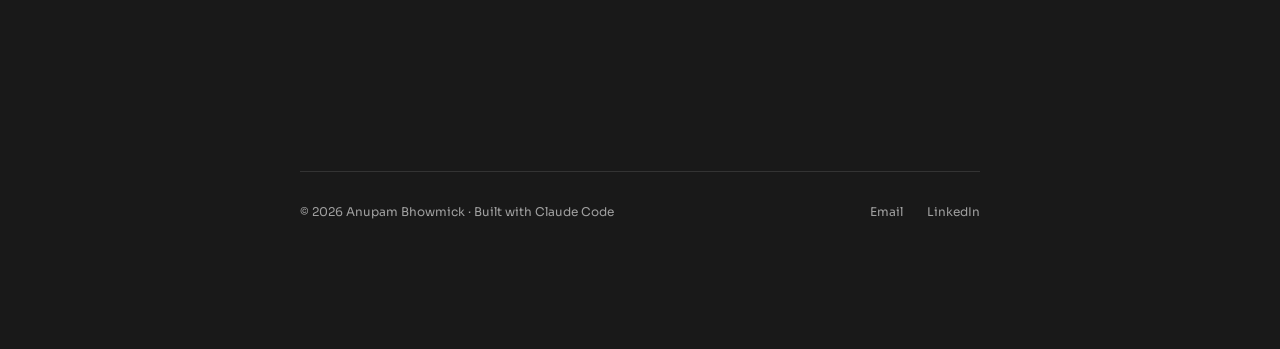
==== commit fb15ef87: "Footer: 'Built by Claude Code' -> 'Built with Claude Code'" ====
--- a/ai-system/index.html
+++ b/ai-system/index.html
@@ -416,7 +416,7 @@
 
       <!-- Footer -->
       <div class="ds-footer-row">
-        <p class="ds-caption">© 2026 Anupam Bhowmick · Built by Claude Code</p>
+        <p class="ds-caption">© 2026 Anupam Bhowmick · Built with Claude Code</p>
         <nav class="ds-link-row">
           <div class="email-tooltip-wrapper">
             <a href="#" class="ds-link-muted email-copy">Email</a>
--- a/style.css
+++ b/style.css
@@ -459,10 +459,8 @@
 .ds-link:hover { opacity: 0.55; }
 
 .ds-link-muted {
-  font: var(--type-nav);
-  color: var(--light-2);
-  text-decoration: underline;
-  text-underline-offset: 2px;
+  font: var(--type-caption);
+  color: var(--light-2);
   transition: color 0.15s ease;
   cursor: pointer;
   white-space: nowrap;
@@ -596,9 +594,9 @@
   min-height: calc(100vh - var(--nav-height));
 }
 
-/* Identity block: name, role, company — 4px gap (matches Figma) */
+/* Identity block: name, role, company — 8px gap */
 .bio-identity {
-  display: flex; flex-direction: column; gap: var(--space-4);
+  display: flex; flex-direction: column; gap: var(--space-8);
 }
 
 /* Location line — mapped to body text token. No longer a link (was an
@@ -762,7 +760,7 @@
   font: var(--type-caption);
   color: var(--light-2);
 }
-.project-card-byline strong { color: var(--light-1); font-weight: 600; }
+.project-card-byline strong { color: var(--light-1); font-weight: 400; }
 
 .project-card-body {
   display: flex;
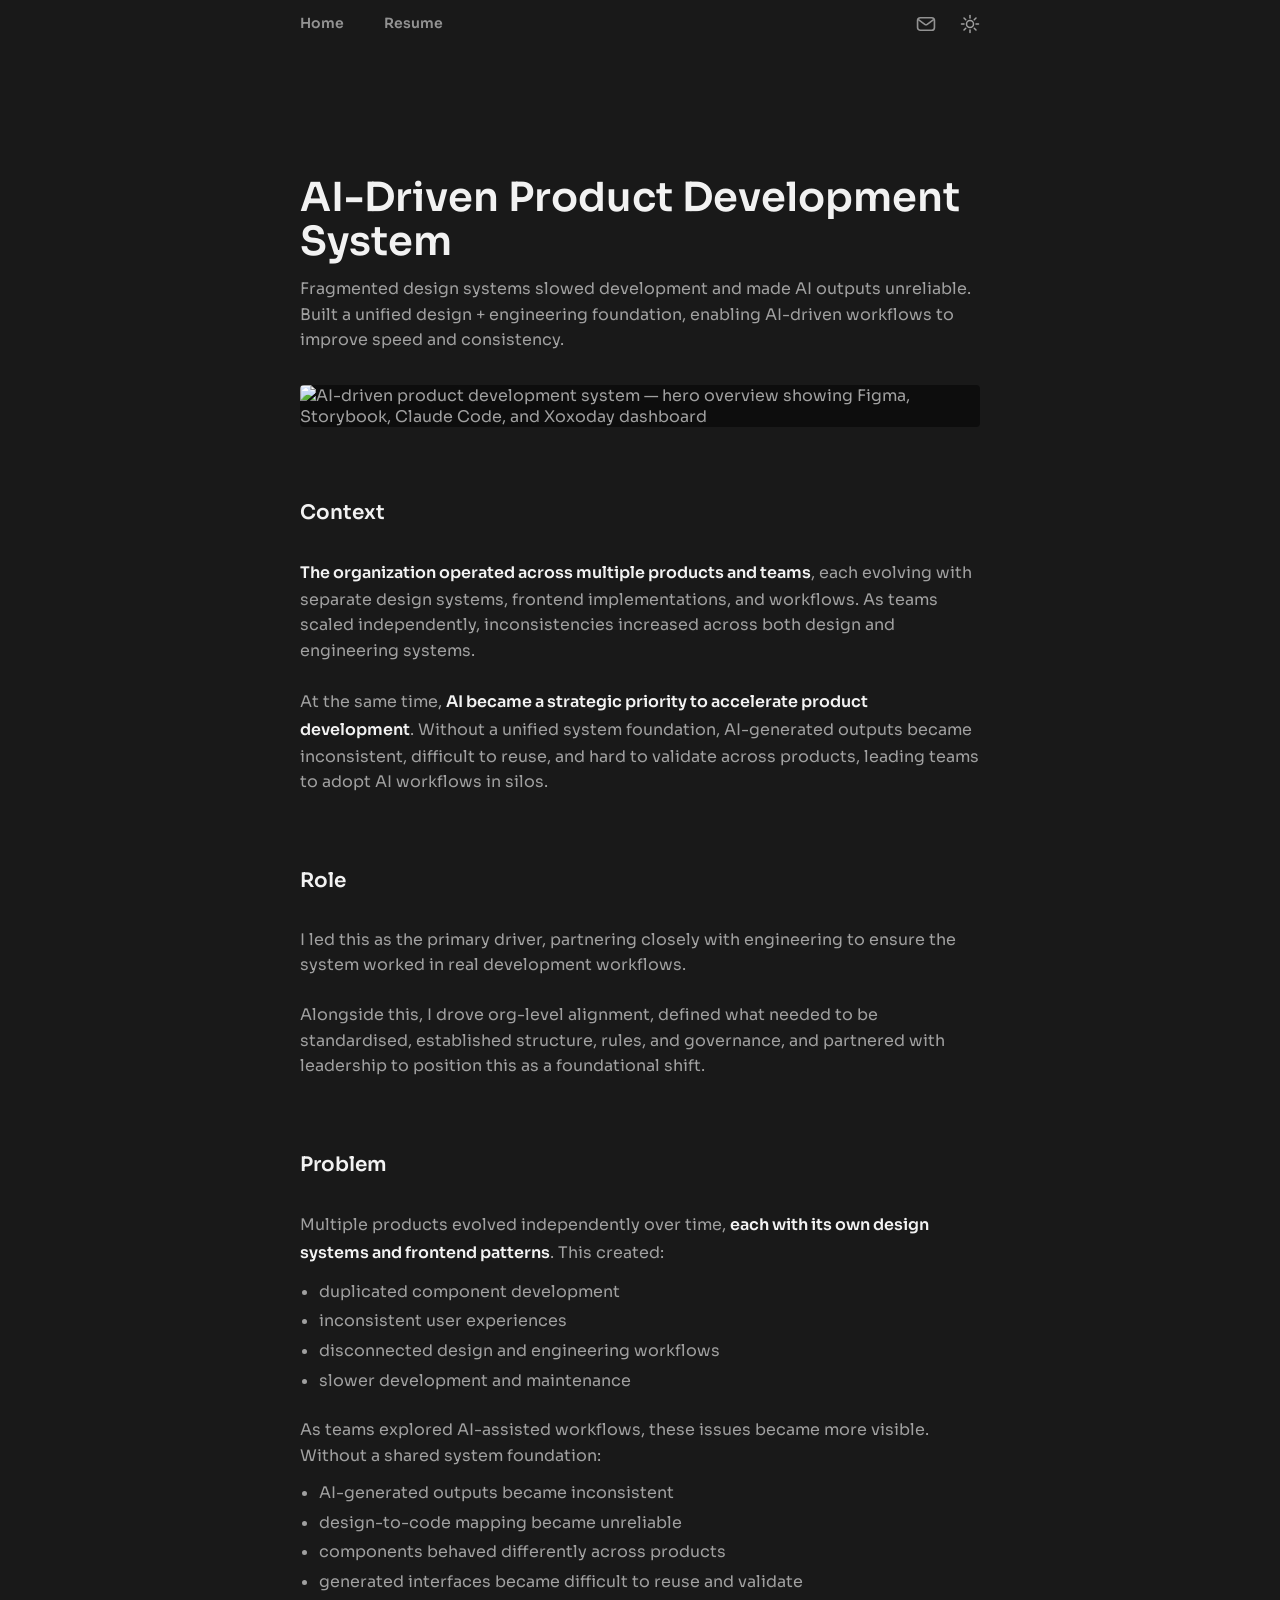
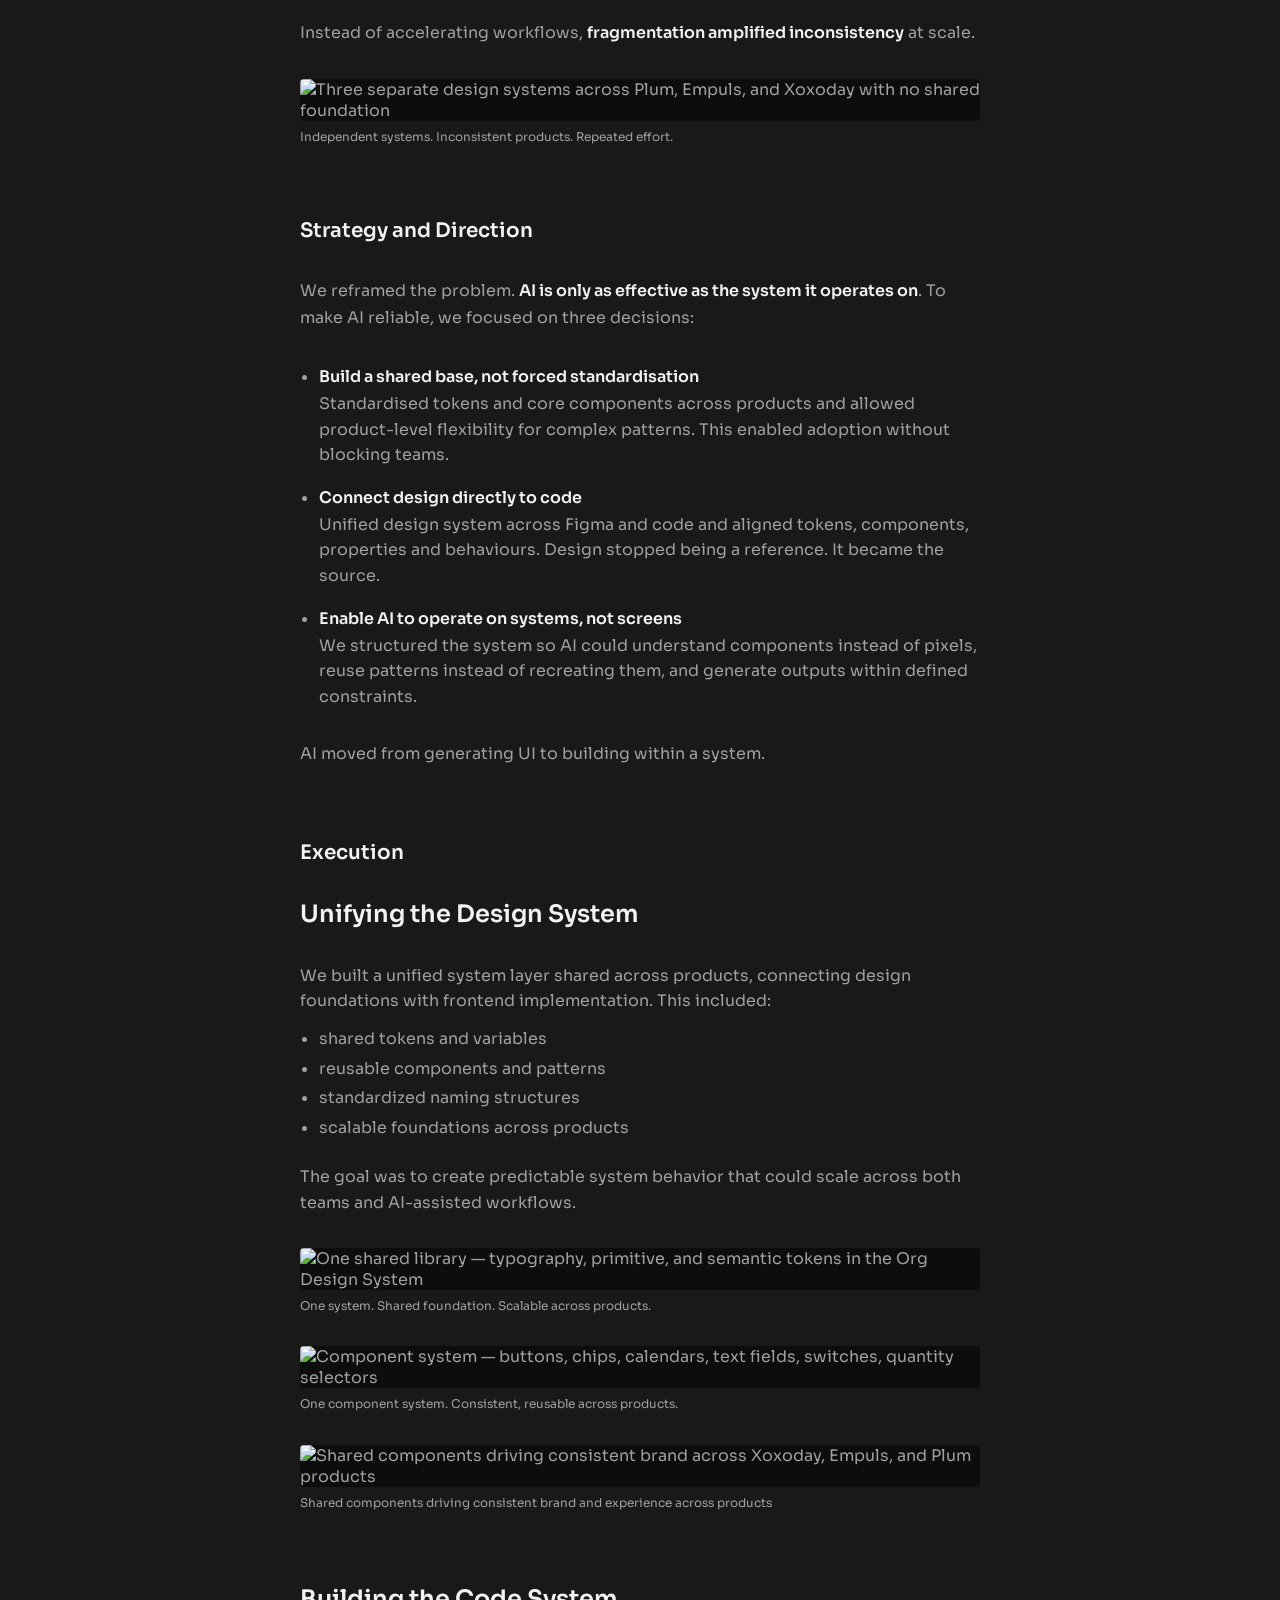
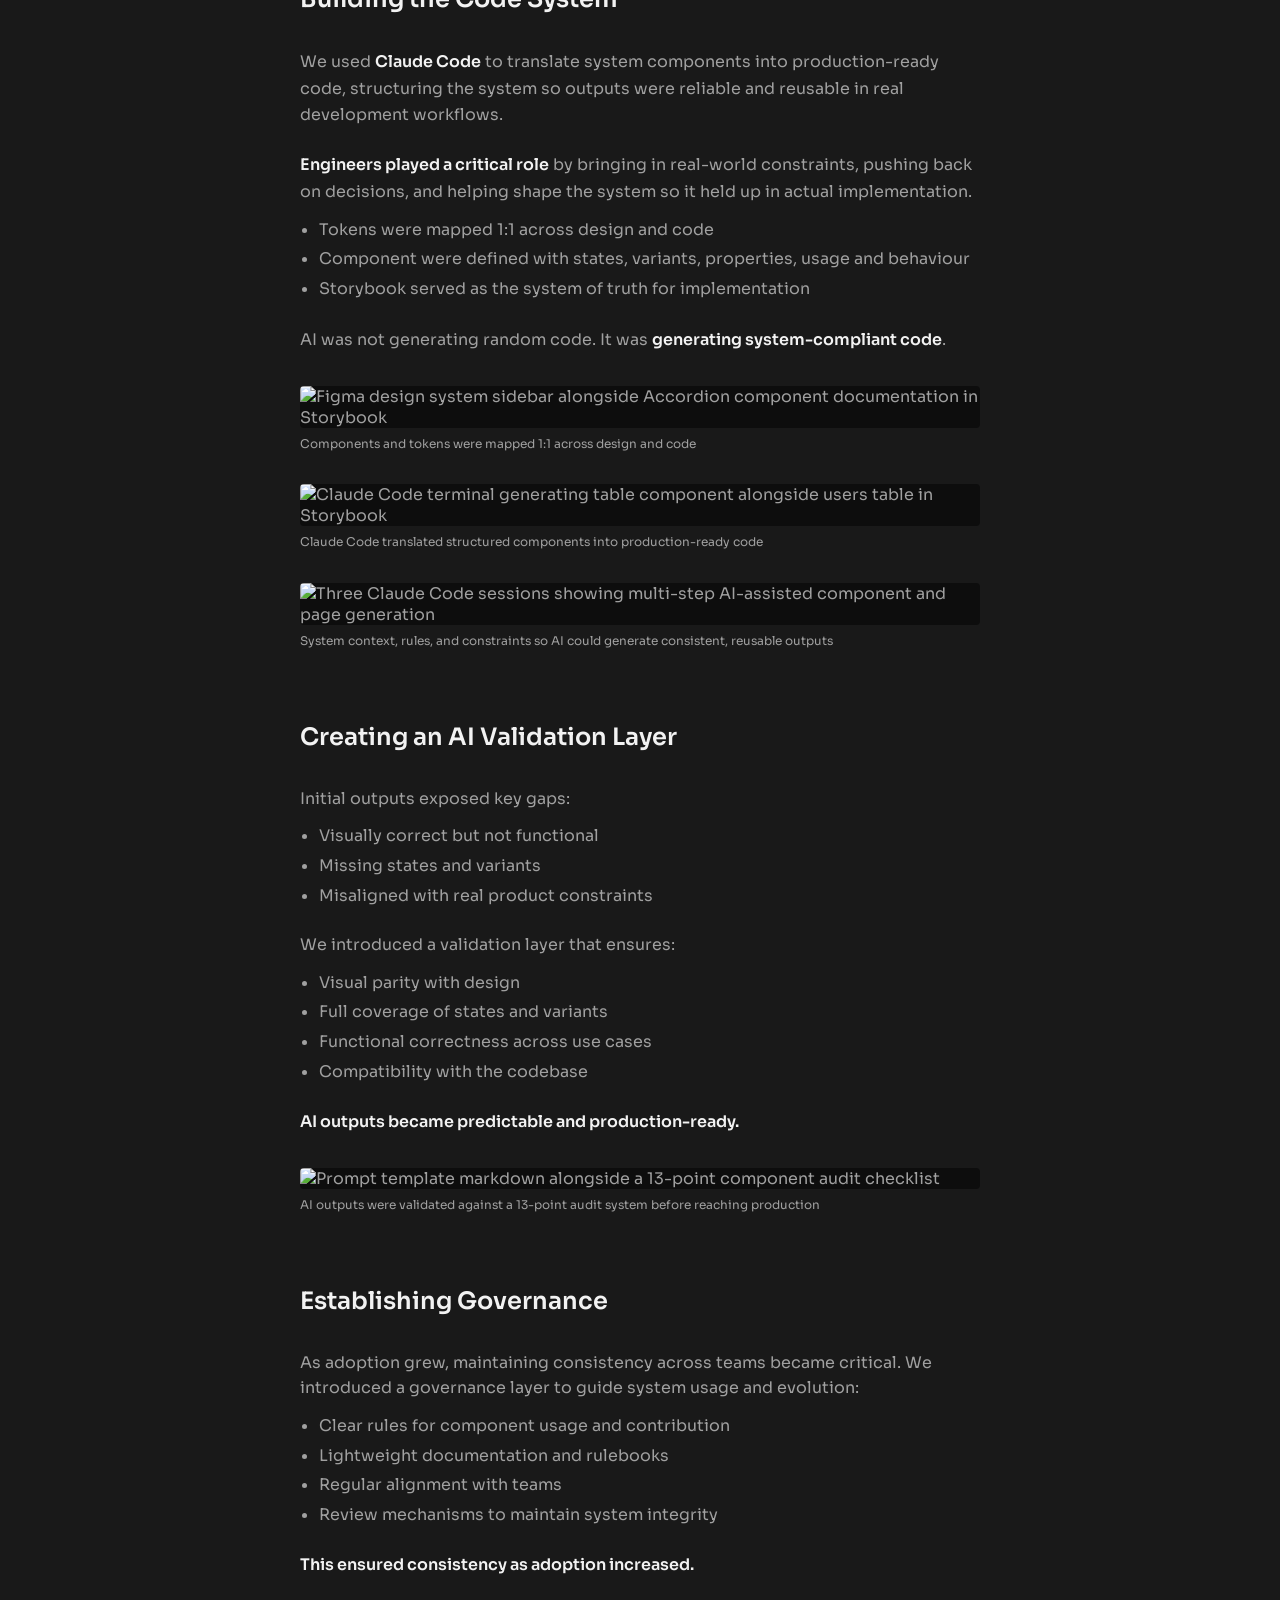
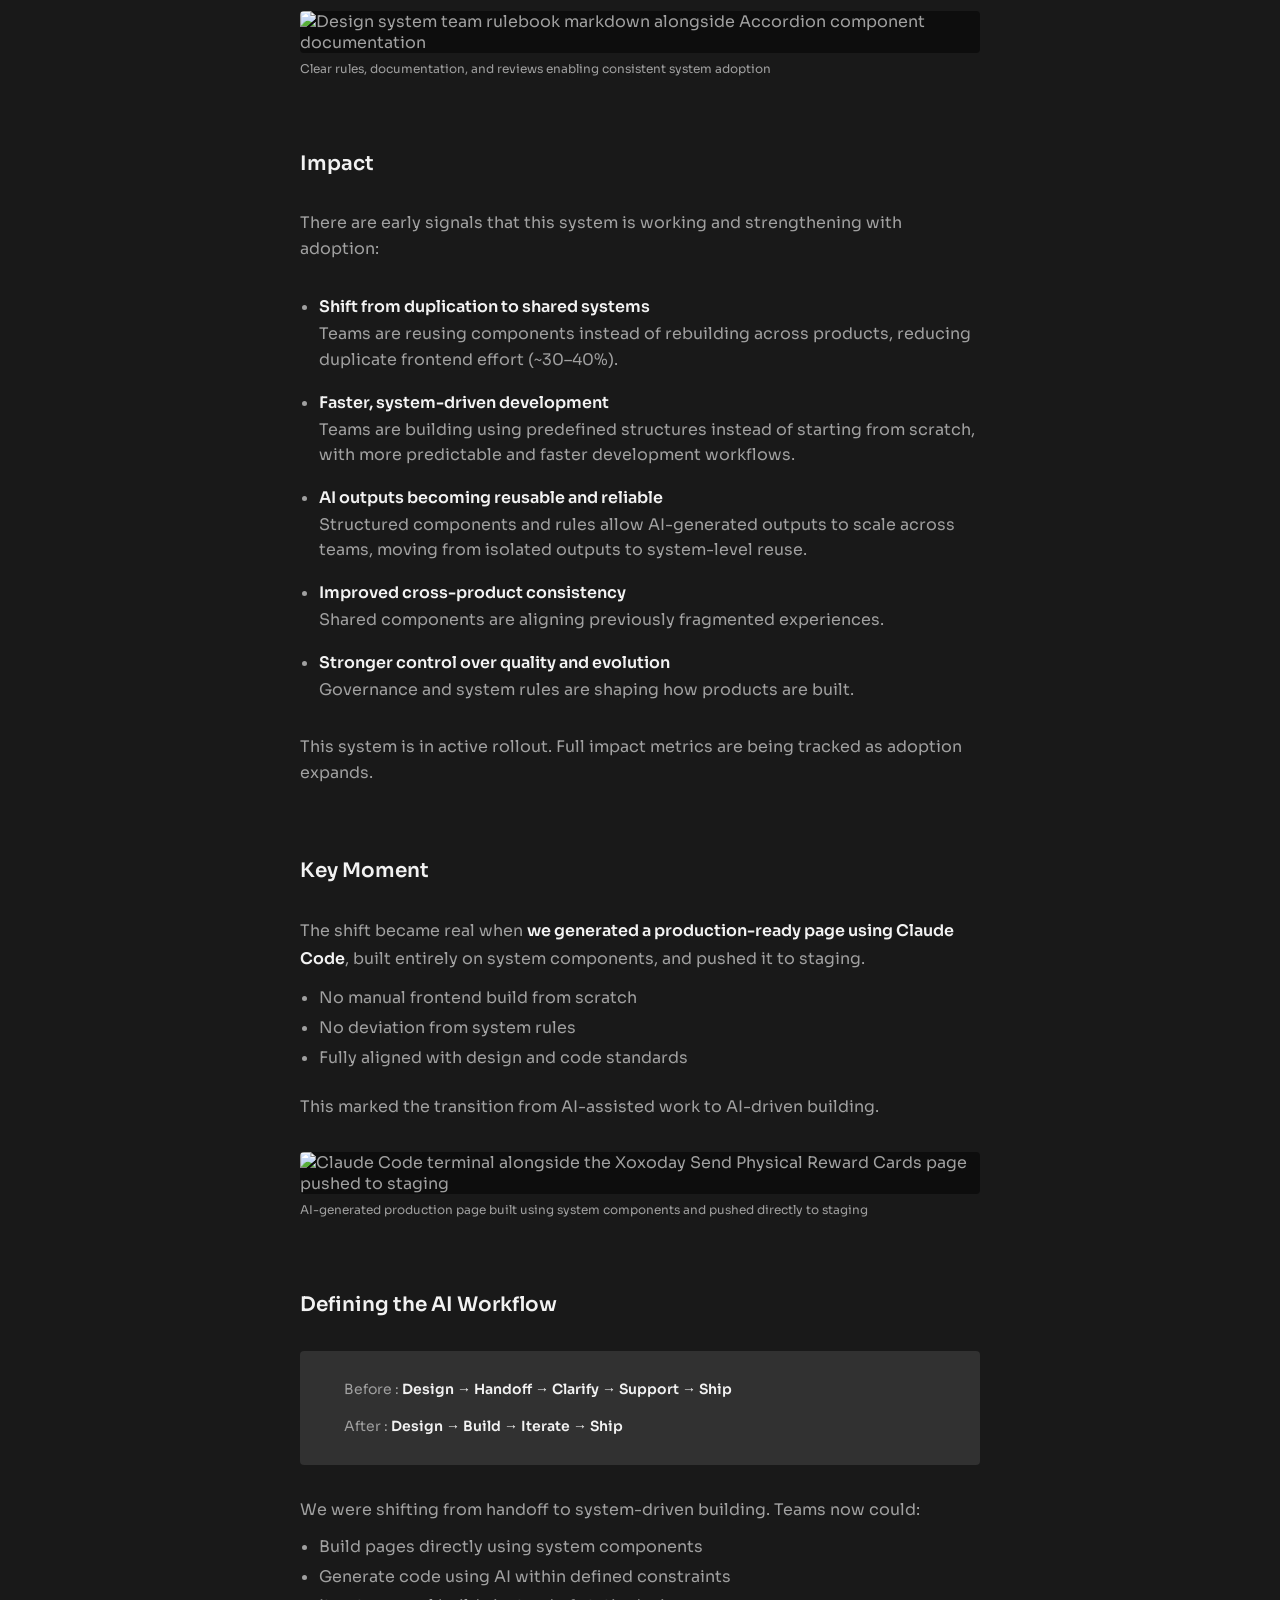
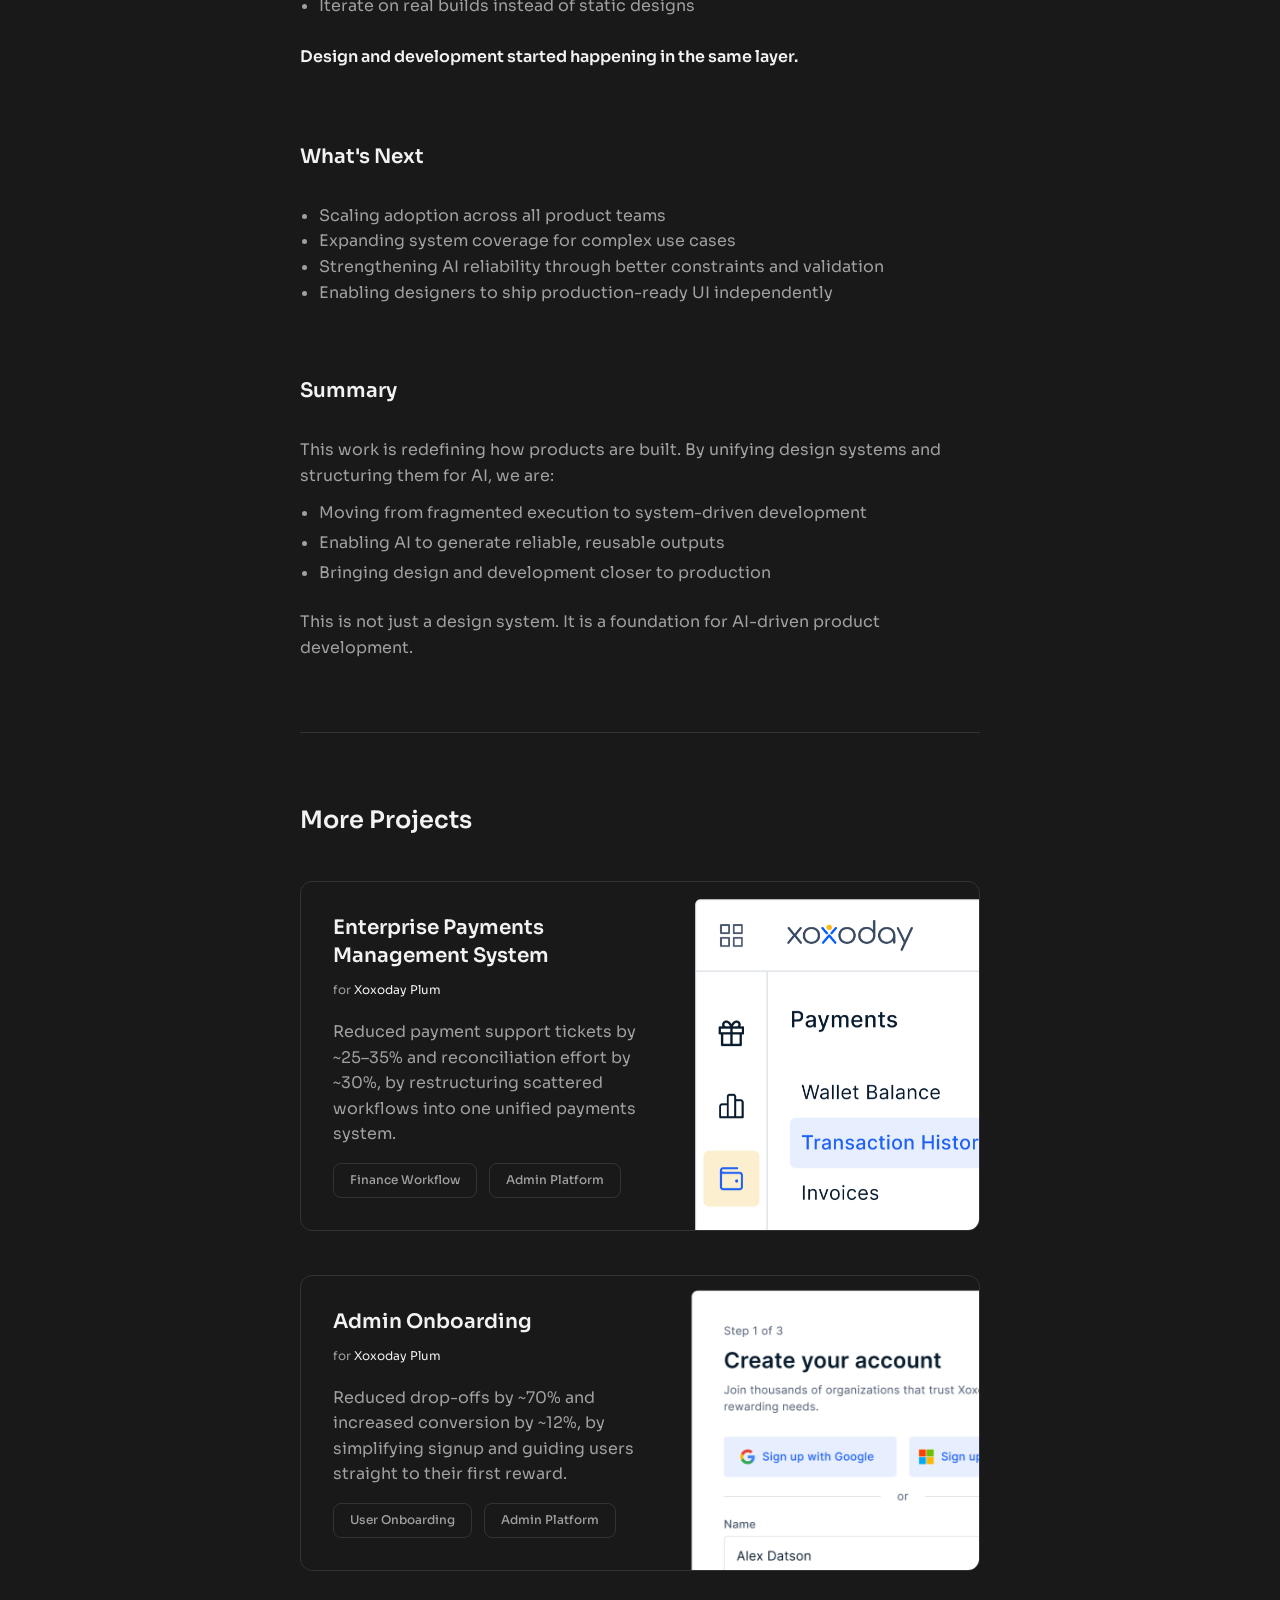
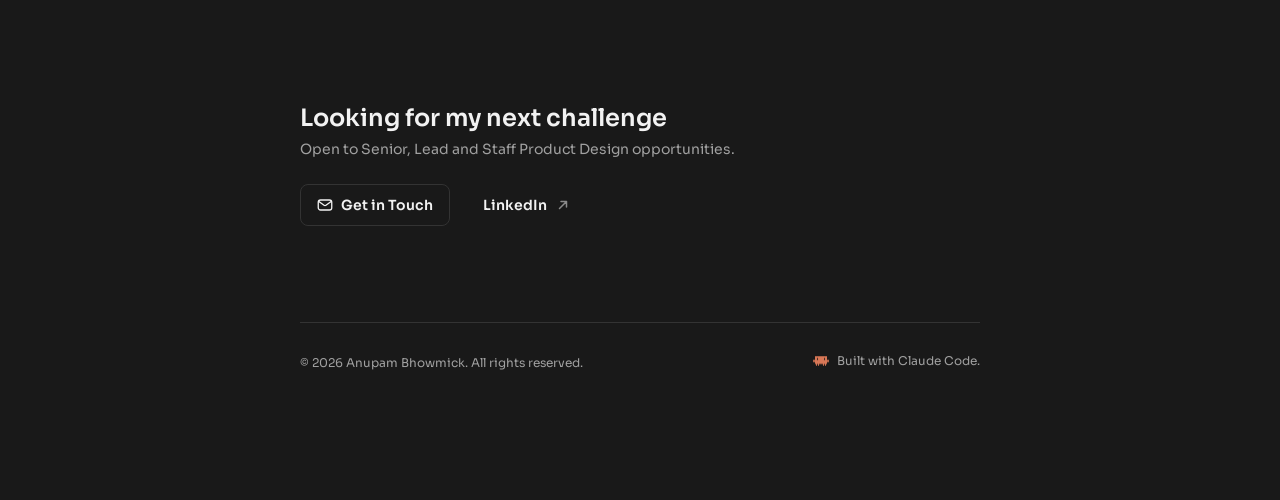
==== commit cf1bdcc2: "Homepage lower half rebuilt; closing CTA and 404 pass across the site Homepage - Experience restruct" ====
--- a/ai-system/index.html
+++ b/ai-system/index.html
@@ -53,8 +53,13 @@
       <button class="nav-link" id="resume-trigger">Resume</button>
     </div>
     <div class="nav-right">
+      <!-- Email — icon-only now that the full "Get in Touch" CTA lives in the
+           closing section. Still copies the address on click; the label moves
+           to aria-label so the button keeps an accessible name. -->
       <div class="email-tooltip-wrapper">
-        <button class="nav-link email-copy">Get in Touch</button>
+        <button class="nav-link nav-icon-link email-copy" aria-label="Copy email address">
+          <svg width="20" height="20" viewBox="0 0 16 16" fill="none" aria-hidden="true"><rect x="1.25" y="3" width="13.5" height="10" rx="2.25" stroke="currentColor" stroke-width="1.3"/><path d="M2.2 4.7l4.85 3.55a1.6 1.6 0 0 0 1.9 0L13.8 4.7" stroke="currentColor" stroke-width="1.3" stroke-linecap="round" stroke-linejoin="round"/></svg>
+        </button>
         <span class="email-tooltip">anupambhowmick123@gmail.com</span>
       </div>
       <button id="theme-toggle" class="theme-toggle" aria-label="Toggle light/dark mode">
@@ -412,18 +417,38 @@
           </a>
         </div>
 
+        <!-- ── Closing CTA ──
+             Same component as the homepage; holds the contact links that
+             used to sit in the footer. -->
+        <div class="bio-section cta-section">
+          <div class="cta-text">
+            <p class="ds-h2">Looking for my next challenge</p>
+            <p class="cta-sub">Open to Senior, Lead and Staff Product Design opportunities.</p>
+          </div>
+          <div class="btn-row">
+            <div class="email-tooltip-wrapper">
+              <button class="btn btn-outline email-copy">
+                <svg width="16" height="16" viewBox="0 0 16 16" fill="none" aria-hidden="true"><rect x="1.25" y="3" width="13.5" height="10" rx="2.25" stroke="currentColor" stroke-width="1.3"/><path d="M2.2 4.7l4.85 3.55a1.6 1.6 0 0 0 1.9 0L13.8 4.7" stroke="currentColor" stroke-width="1.3" stroke-linecap="round" stroke-linejoin="round"/></svg>
+                Get in Touch
+              </button>
+              <span class="email-tooltip">anupambhowmick123@gmail.com</span>
+            </div>
+            <a class="btn btn-ghost" href="https://linkedin.com/in/anupambhowmick" target="_blank" rel="noopener">
+              LinkedIn
+              <svg class="exp-arrow" width="16" height="16" viewBox="0 0 16 16" fill="none" aria-hidden="true"><path d="M4.5 11.5 11.5 4.5M6 4.5h5.5V10" stroke="currentColor" stroke-width="1.5" stroke-linecap="round" stroke-linejoin="round"/></svg>
+            </a>
+          </div>
+        </div>
+
       </div><!-- /.project-main -->
 
       <!-- Footer -->
       <div class="ds-footer-row">
-        <p class="ds-caption">© 2026 Anupam Bhowmick · Built with Claude Code</p>
-        <nav class="ds-link-row">
-          <div class="email-tooltip-wrapper">
-            <a href="#" class="ds-link-muted email-copy">Email</a>
-            <span class="email-tooltip">anupambhowmick123@gmail.com</span>
-          </div>
-          <a href="https://linkedin.com/in/anupambhowmick" target="_blank" rel="noopener" class="ds-link-muted">LinkedIn</a>
-        </nav>
+        <p class="ds-caption">© 2026 Anupam Bhowmick. All rights reserved.</p>
+        <p class="ds-caption footer-built">
+          <img src="/assets/built-with-claude-code.svg" alt="" width="16" height="10" />
+          Built with Claude Code.
+        </p>
       </div>
 
     </div><!-- /.content -->
--- a/style.css
+++ b/style.css
@@ -22,6 +22,14 @@
   --nav-height:         48px;
   --font: 'Sora', sans-serif;
 
+  /* Success green — copy-confirmation tick only. This token INVERTS with
+     the theme rather than following it: the tooltip and snackbar surfaces
+     are painted with --light-1, so in dark mode the tick sits on a
+     near-white chip and needs the dark green, and in light mode it sits on
+     a near-black chip and needs the bright one. Both are checked against
+     their own surface, not against the page background. */
+  --success: #1A7F37;
+
   /* ── Type scale — role-named tokens, applied as `font: var(--type-x);` ──
      Color stays separate per class. Responsive steps redefine these same
      custom properties inside the ≤720px / ≤480px blocks in RESPONSIVE.
@@ -34,6 +42,7 @@
   --type-h2:       600 20px/1.4  var(--font); /* subsection headings */
   --type-subtitle: 400 14px/1.5  var(--font); /* quiet secondary/intro text */
   --type-h3:       600 16px/1.75 var(--font); /* card titles, small emphasis headings */
+  --type-h3-tight: 600 16px/1.4  var(--font); /* same as h3, tightened for titles stacked directly above sub-lines (Experience rows) */
   --type-body:     400 16px/1.6  var(--font); /* paragraphs, descriptions, list items */
   --type-caption:  400 12px/1.4  var(--font); /* tags, captions, meta text */
   --type-nav:      600 14px/1.4  var(--font); /* nav links, buttons, small UI links */
@@ -70,6 +79,23 @@
   --space-160: 160px;
   --space-200: 200px;
   --space-280: 280px;
+
+  /* ── Radius scale ────────────────────────────────────────────────
+     Named from the values already in use across this file, so these are
+     aliases rather than new decisions. `0` stays a literal; the single
+     3px on .tab-btn is an outlier and is left as-is. */
+  --radius-xs:  2px;  /* images inside case-study panels */
+  --radius-sm:  4px;  /* panels, modals, default buttons */
+  --radius-md:  8px;  /* tags, chips, outline buttons, snackbar */
+  --radius-lg: 12px;  /* project cards, thumbnails */
+
+  /* ── Icon sizes ──────────────────────────────────────────────────
+     Every inline SVG and logo <img> resolves to one of these. The
+     Experience logo is its own token because it restates per breakpoint,
+     the same way the --type-* tokens do. */
+  --icon-sm:   16px;  /* inline arrows, button icons, footer mark */
+  --icon-md:   20px;  /* nav icons, tool-stack logos */
+  --exp-logo:  56px;  /* company logo in an Experience row */
 }
 
 /* ── Light mode overrides ────────────────────────────────── */
@@ -85,6 +111,7 @@
   --light-2:      #525252;
   --light-3:      #5A5A5A;
   --surface-tint:      rgba(0,0,0,0.04);
+  --success: #3FB950; /* inverted — see the :root note */
 }
 
 html.light .btn-primary       { background: #000000; color: #F2F2F2; border-color: #000000; }
@@ -300,11 +327,13 @@
 .nav-left  { display: flex; gap: var(--space-40); align-items: center; }
 .nav-right { display: flex; gap: var(--space-24); align-items: center; }
 
+/* No underline — the nav reads as chrome, not body links, and since the
+   email became icon-only an underlined "Projects/Resume" pair next to a
+   bare icon looked inconsistent. Hover is carried by color alone. */
 .nav-link {
   font: var(--type-nav);
   color: var(--light-2);
-  text-decoration: underline;
-  text-underline-offset: 2px;
+  text-decoration: none;
   opacity: 0.9;
   transition: color 0.15s ease, opacity 0.15s ease;
   cursor: pointer;
@@ -314,6 +343,22 @@
   padding: 0;
 }
 .nav-link:hover { color: var(--light-1); opacity: 1; }
+
+/* Icon-only nav button (email). */
+.nav-icon-link {
+  position: relative;
+  display: inline-flex; align-items: center; justify-content: center;
+  width: var(--icon-md); height: var(--icon-md);
+  flex-shrink: 0;
+}
+.nav-icon-link svg { display: block; width: var(--icon-md); height: var(--icon-md); }
+/* Same invisible 32×32 tap target the theme toggle uses — the visual stays
+   20×20 and layout is unaffected, but the thumb gets something to hit. */
+.nav-icon-link::before {
+  content: '';
+  position: absolute;
+  inset: -6px;
+}
 
 /* ── Theme Toggle (inside nav) ───────────────────────────── */
 .theme-toggle {
@@ -361,19 +406,27 @@
    now centers its own content within the viewport below the sticky nav,
    so a fixed offset here would push the hero past a full 100vh. */
 body.home .page { padding-top: 0; }
+/* .content has exactly two children on the homepage (.bio-main and the
+   footer row), so this gap is only ever the CTA-to-footer distance.
+   Pulled in from the base 200px — the closing CTA is already a full stop,
+   so the old gap left the footer stranded. Restated in the ≤600px block
+   below, since this selector outranks the plain `.content` rules there. */
+body.home .content { gap: var(--space-96); }
 
 /* Payments — 128px top padding, 92px between sections, 124px to footer */
 body.payments .page { padding-top: var(--space-128); }
-body.payments .project-main { gap: var(--space-92); }
-body.payments .content { gap: var(--space-124); }
+body.payments .project-main { --pm-gap: var(--space-92); }
+/* The closing CTA now sits at the end of .project-main on every case study,
+   so this gap is CTA-to-footer, same as on the homepage — matched to it. */
+body.payments .content { gap: var(--space-96); }
 /* Match Figma: paragraph → bullet list spacing equals paragraph → paragraph (24px) */
 body.payments .cs-body p + ul,
 body.payments .cs-body p + ol { margin-top: var(--space-24); }
 
 /* Onboarding — same outer rhythm as Payments, 72px between Solution subsections */
 body.onboarding .page { padding-top: var(--space-128); }
-body.onboarding .project-main { gap: var(--space-92); }
-body.onboarding .content { gap: var(--space-124); }
+body.onboarding .project-main { --pm-gap: var(--space-92); }
+body.onboarding .content { gap: var(--space-96); }
 body.onboarding .cs-subsections { gap: var(--space-72); }
 body.onboarding .project-section > .cs-subsections { margin-top: 0; }
 /* Match Figma cs-body rhythm: 20px between paragraph blocks, 8px between list items */
@@ -389,6 +442,8 @@
    generic 80px .page padding-top instead of matching Payments/Onboarding's
    128px starting spacing above the hero title. Fixed to match. */
 body.ai-system .page { padding-top: var(--space-128); }
+/* Same CTA-to-footer gap as the other case studies and the homepage. */
+body.ai-system .content { gap: var(--space-96); }
 
 .content {
   width: 680px;
@@ -424,7 +479,7 @@
 }
 /* Subtitle — quiet secondary text */
 .ds-h3-muted {
-  font: var(--type-h2);
+  font: var(--type-h1);
   color: var(--light-2);
 }
 /* Body */
@@ -498,14 +553,14 @@
   align-items: center;
   gap: var(--space-12);
   padding: var(--space-12) var(--space-20);
-  border-radius: 4px;
+  border-radius: var(--radius-sm);
   font: var(--type-nav);
   cursor: pointer;
   white-space: nowrap;
   text-decoration: none;
   transition: background-color 0.15s ease, border-color 0.15s ease, color 0.15s ease;
 }
-.btn svg { flex-shrink: 0; width: 20px; height: 20px; }
+.btn svg { flex-shrink: 0; width: var(--icon-md); height: var(--icon-md); }
 
 .btn-primary {
   background: var(--dark-2);
@@ -520,6 +575,51 @@
   color: var(--light-2);
 }
 .btn-secondary:hover { border-color: var(--dark-4); }
+
+/* Homepage CTA pair. .btn-outline is the primary action (bordered);
+   .btn-ghost is the secondary one and carries no border — it keeps a
+   transparent 1px border purely so both buttons compute to the same
+   height and sit on a shared baseline. */
+.btn-outline,
+.btn-ghost {
+  background: transparent;
+  border-radius: var(--radius-md);
+  gap: var(--space-8);
+  padding: var(--space-12) var(--space-16);
+}
+/* .btn svg forces --icon-md; CTA icons are drawn one step smaller. */
+.btn-outline svg,
+.btn-ghost svg {
+  width: var(--icon-sm); height: var(--icon-sm);
+  display: block;
+}
+
+/* Icon/label alignment. --type-nav carries a 1.4 line-height, so the text
+   flex item is 19.6px tall around 14px of type — and that leading is not
+   distributed evenly around the letterforms, it mostly sits below the
+   baseline. `align-items: center` centres those two *boxes*, which leaves
+   the icon looking like it sits low against the text it's next to.
+   Collapsing line-height to 1 makes the text item match its own em box, so
+   centring now aligns icon to letterform. Button height drops ~6px as a
+   result, which the 12px vertical padding absorbs. */
+.btn-outline,
+.btn-ghost { line-height: 1; }
+
+/* Unlike .btn-secondary the border uses --dark-4, so it stays visible
+   against --dark-1 in dark mode. Radius matches .tool-chip. */
+.btn-outline {
+  border: 1px solid var(--dark-4);
+  color: var(--light-1);
+}
+/* Fill only — the border deliberately holds still on hover. Brightening
+   it as well read as two competing signals for one state change. */
+.btn-outline:hover { background: var(--surface-tint); }
+
+.btn-ghost {
+  border: 1px solid transparent;
+  color: var(--light-1);
+}
+.btn-ghost:hover { background: var(--surface-tint); }
 
 /* ══════════════════════════════════════════════════════════
    TABS  (work.html)
@@ -574,6 +674,25 @@
   width: 100%;
 }
 
+/* "Built with Claude Code." — mark + label, right side of the footer row.
+   The source export is a 256px square whose artwork only occupies y 53–213,
+   i.e. it is padded asymmetrically (53px above, 42px below) inside mostly
+   empty space. Drawn into a square 16×16 box that put the mark visibly low
+   against the text. The SVG's viewBox is now cropped to the ink, so the
+   element's own box *is* the artwork and `align-items: center` lines it up
+   exactly. Height follows from the cropped aspect — don't pin it square
+   again. line-height:1 for the same reason as the CTA buttons: it stops
+   --type-caption's leading from dragging the centre off the letterforms. */
+.footer-built {
+  display: inline-flex; align-items: center; gap: var(--space-8);
+  line-height: 1;
+}
+.footer-built img {
+  width: var(--icon-sm); height: auto;
+  flex-shrink: 0;
+  display: block;
+}
+
 /* ══════════════════════════════════════════════════════════
    HOME PAGE — index.html
 ══════════════════════════════════════════════════════════ */
@@ -594,10 +713,101 @@
   min-height: calc(100vh - var(--nav-height));
 }
 
-/* Identity block: name, role, company — 8px gap */
+/* Identity block: name block on the left, portrait pushed to the right edge.
+   row-reverse puts the portrait on the right *visually* while leaving it
+   first in source order — the same technique .project-card uses — so the
+   ≤900px column override (see RESPONSIVE) reverts to source order and
+   stacks the portrait on top with no ordering rules. */
 .bio-identity {
+  display: flex;
+  flex-direction: row-reverse;
+  align-items: center;
+  justify-content: space-between;
+  gap: var(--space-24);
+}
+/* Name, role, company — 8px gap (the original .bio-identity spacing, now on
+   the inner text column since .bio-identity itself is a row) */
+.bio-identity-text {
   display: flex; flex-direction: column; gap: var(--space-8);
 }
+
+/* Portrait — two stacked frames that cross-fade on hover: SMILING is the
+   resting state, neutral shows on hover. Both frames are rendered (one at
+   opacity 0), so the hover frame is already decoded before first hover and
+   there's no flash. aspect-ratio matches the source PNGs exactly (552x452),
+   so the box reserves the right height before the art loads and nothing
+   shifts. Width is fluid — capped at 140px, scaling down to an 80px floor
+   on the narrowest phones — so the portrait never squeezes the name.
+   Artwork is theme-specific rather than filtered: the *-dark files are
+   white ink, the *-light files near-black, both on transparent, so only the
+   current theme's two files are fetched. */
+.bio-face {
+  position: relative;
+  width: clamp(96px, 20vw, 175px);
+  aspect-ratio: 552 / 452;
+  flex-shrink: 0;
+  /* Mobile browsers paint a translucent box over an element when tapped —
+     iOS Safari's default is roughly rgba(0,0,0,0.18), i.e. a *dark* one.
+     On the dark page background that's invisible, but in light mode it
+     flashes as a visible grey rectangle over the portrait on every tap
+     (which is also why the tap-to-swap interaction made it noticeable).
+     Suppressing it keeps the swap clean in both themes. user-select and
+     touch-action stop the long-press text-selection/callout on what is a
+     purely decorative, non-text element. */
+  -webkit-tap-highlight-color: transparent;
+  user-select: none;
+  -webkit-user-select: none;
+  touch-action: manipulation;
+}
+.bio-face-img {
+  position: absolute;
+  inset: 0;
+  background-repeat: no-repeat;
+  background-position: center;
+  background-size: contain;
+  transition: opacity 0.2s ease;
+}
+/* Vertical optical centring: the drawn ink occupies Y 35..451 of the 452px
+   canvas — ~35px of empty space above the head, none below (the shoulders
+   run off the bottom edge). So the ink's centre sits ~17px lower than the
+   box's geometric centre, and the face reads as sitting low next to the
+   name even though .bio-identity's align-items: center lines the *boxes*
+   up correctly. Lifting both frames by 17/452 of the box height (3.761%)
+   centres the visible artwork instead of the empty canvas. As a percentage
+   it holds at every size the clamp() produces. */
+.bio-face-on {
+  background-image: url('images/face-smile-on-dark.png');
+  transform: translateY(-3.761%);
+}
+/* The two exports aren't registered to each other: the neutral frame's
+   artwork sits 8px further LEFT inside the shared 552px canvas than the
+   smiling frame's (measured bbox centres 280 vs 288 — same artwork width,
+   a pure horizontal offset, identical in both the dark and light pairs).
+   Left unfixed, the face visibly jumps sideways on hover. Nudging the
+   neutral frame right by 8/552 of the box width (1.4493%) puts both on the
+   same axis; as a percentage it stays correct as the portrait scales with
+   the clamp() above, rather than needing a per-breakpoint pixel value. The
+   vertical component is the same optical-centring lift described above. */
+.bio-face-off {
+  background-image: url('images/face-smile-off-dark.png');
+  opacity: 0;
+  transform: translate(1.4493%, -3.761%);
+}
+html.light .bio-face-on  { background-image: url('images/face-smile-on-light.png'); }
+html.light .bio-face-off { background-image: url('images/face-smile-off-light.png'); }
+
+/* Hover swap — gated to devices that actually hover, so touch screens don't
+   get a "stuck" hover state lingering after a tap and fighting the
+   tap-triggered class below. */
+@media (hover: hover) {
+  .bio-face:hover .bio-face-on  { opacity: 0; }
+  .bio-face:hover .bio-face-off { opacity: 1; }
+}
+/* Touch equivalent — tapping the portrait adds .is-tapped for ~1.6s (see
+   script.js), briefly showing the neutral frame before it returns to
+   smiling, since :hover isn't available there. */
+.bio-face.is-tapped .bio-face-on  { opacity: 0; }
+.bio-face.is-tapped .bio-face-off { opacity: 1; }
 
 /* Location line — mapped to body text token. No longer a link (was an
    external link to Xoxoday; now a static "Based in [city]" line), so no
@@ -636,9 +846,13 @@
   color: var(--light-1);
 }
 
-/* Section: heading + content — gap 32px (matches Figma) */
+/* Section: heading + content. Single shared gap, so "Experience" and
+   "Tool Stack" sit the same distance above their own content by
+   construction rather than by two values being kept in step by hand.
+   Opened up from 32px. (.cta-section overrides this to 24px — its heading
+   is followed by a subtitle, not directly by content.) */
 .bio-section {
-  display: flex; flex-direction: column; gap: var(--space-32);
+  display: flex; flex-direction: column; gap: var(--space-40);
 }
 
 /* Work at Xoxoday — flat flex column, gap 44px between all items */
@@ -707,7 +921,7 @@
   align-items: stretch;
   background: transparent;
   border: 1px solid var(--dark-4);
-  border-radius: 12px;
+  border-radius: var(--radius-lg);
   overflow: hidden;
   text-decoration: none;
   color: inherit;
@@ -715,7 +929,7 @@
 .project-card:focus-visible {
   outline: 2px solid var(--light-1);
   outline-offset: 4px;
-  border-radius: 12px;
+  border-radius: var(--radius-lg);
 }
 
 .project-card-thumb {
@@ -785,35 +999,140 @@
   font: var(--type-caption);
   font-weight: 500;
   padding: var(--space-8) var(--space-16);
-  border-radius: 8px;
+  border-radius: var(--radius-md);
   white-space: nowrap;
 }
 
-/* Experience — simple stacked entries.
-   Original 22px gap snapped to nearest 4px step: 24px (+2px). */
+/* ══════════════════════════════════════════════════════════
+   EXPERIENCE  (index.html)
+══════════════════════════════════════════════════════════ */
+
+/* Each entry is a link out to the product: logo · (company / role / tags)
+   · date, with the date pinned to the right edge of the 680px column.
+   The three text lines carry their own leading and sit flush (gap 0) so
+   the block reads as one unit against the --exp-logo tile beside it. */
 .exp-entries {
-  display: flex; flex-direction: column; gap: var(--space-24);
+  display: flex; flex-direction: column; gap: var(--space-40);
 }
 .exp-entry {
+  display: flex;
+  align-items: flex-start;
+  gap: var(--space-20);
+  text-decoration: none;
+  color: inherit;
+}
+/* No border-radius here — the Figma export already bakes a rounded tile
+   into the artwork, so an extra radius would only clip it. */
+.exp-logo {
+  width: var(--exp-logo); height: var(--exp-logo);
+  flex-shrink: 0;
+  display: block;
+}
+.exp-body {
   display: flex; flex-direction: column; gap: 0;
+  flex: 1;
+  min-width: 0;
+}
+.exp-company {
+  display: inline-flex; align-items: center; gap: var(--space-4);
+  font: var(--type-h3-tight);
+  color: var(--light-1);
+}
+.exp-role {
+  font: var(--type-subtitle);
+  color: var(--light-2);
+}
+.exp-tags {
+  font: var(--type-caption);
+  color: var(--light-3);
 }
 .exp-date {
   font: var(--type-caption);
   color: var(--light-2);
-}
-.exp-title {
-  font: var(--type-h3);
-  color: var(--light-1);
+  flex-shrink: 0;
+  white-space: nowrap;
+  text-align: right;
+  /* Optically centres the 12px date on the 16px company line */
+  padding-top: var(--space-4);
+}
+
+/* Shared external-link arrow — also used by the LinkedIn CTA button.
+   Sized one step up from the original 12px, to --icon-sm. Dimmed via the
+   --light-3 token rather than an opacity value, so it stays on-palette. */
+.exp-arrow {
+  width: var(--icon-sm); height: var(--icon-sm);
+  flex-shrink: 0;
+  color: var(--light-3);
+  transition: color 0.15s ease, transform 0.15s ease;
+}
+.exp-entry:hover .exp-company { text-decoration: underline; text-underline-offset: 2px; }
+.exp-entry:hover .exp-arrow,
+.btn:hover .exp-arrow { color: var(--light-1); transform: translate(1px, -1px); }
+
+/* ══════════════════════════════════════════════════════════
+   TOOL STACK  (index.html)
+══════════════════════════════════════════════════════════ */
+
+/* Logo tiles are Figma exports carrying their own opaque rounded
+   background, so one file serves both themes — no light/dark variants. */
+.tool-stack {
+  display: flex; flex-wrap: wrap;
+  gap: var(--space-12);
+}
+.tool-chip {
+  display: inline-flex; align-items: center; gap: var(--space-8);
+  padding: var(--space-8) var(--space-12);
+  background: transparent;
+  border: 1px solid var(--dark-4);
+  border-radius: var(--radius-md);
+  font: var(--type-caption);
+  font-weight: 500;
+  color: var(--light-1);
+  white-space: nowrap;
+}
+.tool-chip img {
+  width: var(--icon-md); height: var(--icon-md);
+  flex-shrink: 0;
+  display: block;
+}
+
+/* ══════════════════════════════════════════════════════════
+   CLOSING CTA  (index.html)
+══════════════════════════════════════════════════════════ */
+
+/* Tighter than the 32px .bio-section default — heading and its one-line
+   subtitle read as a pair, then 24px down to the buttons. */
+.cta-section { gap: var(--space-24); }
+.cta-text {
+  display: flex; flex-direction: column; gap: var(--space-4);
+}
+.cta-sub {
+  font: var(--type-subtitle);
+  color: var(--light-2);
 }
 
 /* ══════════════════════════════════════════════════════════
    PROJECT CASE STUDY PAGES
 ══════════════════════════════════════════════════════════ */
 
+/* The section gap is routed through --pm-gap rather than set on `gap`
+   directly, so the closing CTA below can subtract it back out and land on
+   one fixed distance from "More Projects" regardless of which page it's on
+   (see .project-main > .cta-section). Page variants and breakpoints
+   redefine --pm-gap, never `gap`. */
 .project-main {
-  display: flex; flex-direction: column; gap: var(--space-72);
+  --pm-gap: var(--space-72);
+  display: flex; flex-direction: column; gap: var(--pm-gap);
   width: 100%;
 }
+
+/* "More Projects" → closing CTA. The CTA is an ask rather than more
+   content, so it gets more air than the section rhythm gives. The three
+   case studies don't share a base gap (72px on ai-system, 92px on the
+   other two), so a plain margin would land on three different distances —
+   subtracting --pm-gap makes the total land on 132px everywhere, matching
+   the homepage's own section-to-CTA distance. */
+.project-main > .cta-section { margin-top: calc(var(--space-132) - var(--pm-gap)); }
 
 /* Hero */
 .project-hero {
@@ -892,7 +1211,7 @@
   height: 440px;
   background: var(--surface-tint);
   border: 1px dashed var(--light-3);
-  border-radius: 8px;
+  border-radius: var(--radius-md);
   display: flex;
   align-items: center;
   justify-content: center;
@@ -924,7 +1243,7 @@
   background: var(--workflow-bg);
   padding: var(--space-28);
   display: flex; flex-direction: column; gap: var(--space-12);
-  border-radius: 8px;
+  border-radius: var(--radius-md);
 }
 .before-after-item {
   display: flex; flex-direction: column; gap: var(--space-8);
@@ -936,10 +1255,14 @@
 }
 
 /* Divider */
+/* --dark-4, matching every other rule/border on the site (.ds-footer-row's
+   top border, .project-card, .tool-chip, .project-card-tag, the tab bar).
+   This was on --light-3, which is a *text* token — caption grey — so the
+   divider rendered far brighter than the footer rule it sits above. */
 .section-divider {
   width: 100%;
   border: none;
-  border-top: 1px solid var(--light-3);
+  border-top: 1px solid var(--dark-4);
   margin: 0;
 }
 
@@ -992,7 +1315,7 @@
   background: var(--media-bg);
   position: relative;
   display: flex; align-items: center; justify-content: center;
-  border-radius: 4px;
+  border-radius: var(--radius-sm);
 }
 .video-placeholder-label {
   font-family: var(--font);
@@ -1005,27 +1328,60 @@
 /* ══════════════════════════════════════════════════════════
    404 PAGE
 ══════════════════════════════════════════════════════════ */
+/* Column: content area on top, footer row pinned to the bottom.
+   min-height subtracts the nav — .site-nav is sticky, so it occupies 48px
+   of normal flow, and a full 100vh here forced a scrollbar onto a page
+   that has nothing to scroll. Horizontal padding matches .page so the
+   footer row sits on the same 680px column as every other page. */
 .page-404 {
-  min-height: 100vh;
+  min-height: calc(100vh - var(--nav-height));
+  display: flex;
+  flex-direction: column;
+  padding: var(--space-40) max(var(--space-20), calc((100% - 680px) / 2)) var(--space-48);
+  position: relative;
+  z-index: 1;
+}
+/* flex:1 pushes the footer down. The bottom padding lifts the block above
+   true centre — with something anchored at the bottom of the screen, dead
+   centre reads low. */
+.page-404-main {
+  flex: 1;
   display: flex;
   align-items: center;
   justify-content: center;
-  padding: var(--space-40) var(--space-20);
-  position: relative;
-  z-index: 1;
-}
+  padding-bottom: var(--space-96);
+}
+/* 600px so "The page you're looking for doesn't exist or has been moved."
+   sets on one line (it measures ~500px at --type-body). Children are
+   centred, not stretched, so each line still shrinks to its own content —
+   the cap only decides where wrapping starts, and narrow viewports wrap
+   normally. Was 480px, which forced that sentence onto two lines. */
 .page-404-inner {
   text-align: center;
   display: flex;
   flex-direction: column;
-  gap: var(--space-24);
+  gap: var(--space-32);
   align-items: center;
-  max-width: 480px;
+  max-width: 600px;
+}
+/* Code + heading + line read as one block, then 32px down to the buttons. */
+.page-404-text {
+  display: flex;
+  flex-direction: column;
+  align-items: center;
+  gap: var(--space-12);
 }
 .page-404-code {
+  /* Tracking is held in a variable so the optical correction below stays
+     tied to it. letter-spacing is applied after the LAST character as well,
+     so the text box is 4px narrower on the right than the digits actually
+     are — centring the box then pushes "404" ~2px right of the two lines
+     under it. Giving the right side those 4px back re-centres the ink. */
+  --tracking: -4px;
   font: var(--type-code);
   color: var(--light-3);
-  letter-spacing: -4px;
+  letter-spacing: var(--tracking);
+  margin-right: calc(-1 * var(--tracking));
 }
 
 /* ══════════════════════════════════════════════════════════
@@ -1041,7 +1397,7 @@
 /* Hero image panel — overlapping screenshots */
 .cs-hero-panel {
   background: var(--dark-2);
-  border-radius: 4px;
+  border-radius: var(--radius-sm);
   height: 260px;
   overflow: hidden;
   position: relative;
@@ -1129,7 +1485,7 @@
    Original 30px padding snapped to nearest 4px step: 32px (+2px). */
 .cs-flow-box {
   background: var(--dark-2);
-  border-radius: 4px;
+  border-radius: var(--radius-sm);
   padding: var(--space-32) 0;
   display: flex;
   align-items: center;
@@ -1156,7 +1512,7 @@
    Original 10px row-gap snapped to nearest 4px step: 12px (+2px). */
 .cs-ds-grid {
   background: var(--dark-2);
-  border-radius: 4px;
+  border-radius: var(--radius-sm);
   padding: var(--space-16);
   display: grid;
   grid-template-columns: 37% 1fr;
@@ -1171,12 +1527,12 @@
 }
 .cs-ds-left img {
   flex: 1; width: 100%; min-height: 0;
-  object-fit: cover; border-radius: 2px; display: block;
+  object-fit: cover; border-radius: var(--radius-xs); display: block;
 }
 /* Original 5px gap snapped to nearest 4px step: 4px (−1px). */
 .cs-ds-right-cell { display: flex; flex-direction: column; gap: var(--space-4); }
 .cs-ds-right-cell img {
-  width: 100%; object-fit: cover; border-radius: 2px; display: block;
+  width: 100%; object-fit: cover; border-radius: var(--radius-xs); display: block;
 }
 .cs-ds-label {
   font-size: 8px; line-height: 12px;
@@ -1187,7 +1543,7 @@
 /* Side-by-side image panel */
 .cs-panel-duo {
   background: var(--dark-2);
-  border-radius: 4px;
+  border-radius: var(--radius-sm);
   overflow: hidden;
   display: flex;
   gap: var(--space-12);
@@ -1196,13 +1552,13 @@
 }
 .cs-panel-duo img {
   flex: 1; object-fit: cover; object-position: top left;
-  border-radius: 2px;
+  border-radius: var(--radius-xs);
 }
 
 /* 3-image panel */
 .cs-panel-trio {
   background: var(--dark-2);
-  border-radius: 4px;
+  border-radius: var(--radius-sm);
   overflow: hidden;
   display: flex;
   gap: var(--space-8);
@@ -1211,13 +1567,13 @@
 }
 .cs-panel-trio img {
   flex: 1; object-fit: cover; object-position: top left;
-  border-radius: 2px;
+  border-radius: var(--radius-xs);
 }
 
 /* Single-image panel */
 .cs-panel-solo {
   background: var(--dark-2);
-  border-radius: 4px;
+  border-radius: var(--radius-sm);
   overflow: hidden;
   padding: var(--space-12);
   height: 260px;
@@ -1225,13 +1581,13 @@
 .cs-panel-solo img {
   width: 100%; height: 100%;
   object-fit: cover; object-position: top left;
-  border-radius: 2px; display: block;
+  border-radius: var(--radius-xs); display: block;
 }
 
 /* Key Moment — left narrow col + right wide col */
 .cs-panel-key {
   background: var(--dark-2);
-  border-radius: 4px;
+  border-radius: var(--radius-sm);
   overflow: hidden;
   display: flex;
   gap: var(--space-12);
@@ -1239,14 +1595,14 @@
   height: 284px;
 }
 .cs-panel-key-left { width: 120px; flex-shrink: 0; }
-.cs-panel-key-left img { width: 100%; height: 100%; object-fit: cover; object-position: top left; border-radius: 2px; }
+.cs-panel-key-left img { width: 100%; height: 100%; object-fit: cover; object-position: top left; border-radius: var(--radius-xs); }
 .cs-panel-key-right { flex: 1; }
-.cs-panel-key-right img { width: 100%; height: 100%; object-fit: cover; object-position: top left; border-radius: 2px; }
+.cs-panel-key-right img { width: 100%; height: 100%; object-fit: cover; object-position: top left; border-radius: var(--radius-xs); }
 
 /* Full-height image panel — shows full image at natural aspect ratio */
 .cs-panel-full {
   background: var(--dark-2);
-  border-radius: 4px;
+  border-radius: var(--radius-sm);
   overflow: hidden;
 }
 .cs-panel-full img {
@@ -1256,10 +1612,23 @@
   border-radius: 0;
 }
 
-/* Before / After workflow box — fixed background, not theme-reactive (explicit request) */
+/* Before / After workflow box — deliberately identical in both themes: a
+   fixed dark #313131 panel with light text, so it reads the same in light
+   mode as in dark. The box background was already hardcoded (explicit
+   request); the bug was that the *text* inside still resolved through
+   --light-1 / --light-2, which flip to near-black (#0A0A0A / #525252) in
+   light mode and left dark text on the dark panel at ~1.5:1 — unreadable.
+   The html.light rules below pin the text to its dark-mode values so the
+   whole component stays put.
+
+   These have to be literal hex, not var(--light-1) / var(--light-2): inside
+   html.light scope those tokens resolve to the LIGHT values, which is
+   exactly the problem being fixed. Same documented exception pattern as
+   .btn-primary. Values mirror the :root definitions — if those change,
+   these need updating to match. */
 .cs-workflow-box {
   background: #313131;
-  border-radius: 4px;
+  border-radius: var(--radius-sm);
   padding: var(--space-28) var(--space-44);
   display: flex; flex-direction: column; gap: var(--space-16);
 }
@@ -1274,6 +1643,9 @@
   color: var(--light-2);
   margin-top: calc(-1 * var(--space-8));
 }
+html.light .cs-workflow-line,
+html.light .cs-workflow-caption { color: #A0A0A0; } /* mirrors :root --light-2 */
+html.light .cs-workflow-flow    { color: #F2F2F2; } /* mirrors :root --light-1 */
 
 /* Impact list with bold item headings */
 .cs-impact-list {
@@ -1308,16 +1680,64 @@
   color: var(--dark-1);
   font: var(--type-caption);
   padding: var(--space-8) var(--space-12);
-  border-radius: 4px;
+  border-radius: var(--radius-sm);
   white-space: nowrap;
   opacity: 0;
   pointer-events: none;
   transition: opacity 0.15s ease;
 }
 .email-tooltip-wrapper:hover .email-tooltip { opacity: 1; }
-/* Touch devices have no hover; hide the tooltip entirely so it can't overflow */
+
+/* Copy-confirmation state — tick + label, applied by script.js on click.
+   Only set on the .has-tick variant so the resting tooltip keeps its plain
+   text layout. */
+.email-tooltip.has-tick,
+.snackbar.has-tick {
+  align-items: center;
+  gap: var(--space-8);
+}
+.email-tooltip.has-tick { display: inline-flex; }
+.copy-tick {
+  width: var(--icon-sm); height: var(--icon-sm);
+  flex-shrink: 0;
+  color: var(--success);
+}
+
+/* Touch devices have no hover; hide the tooltip entirely so it can't
+   overflow. .has-tick has to be named explicitly here — it carries a
+   `display` of its own and would otherwise outrank this rule and pop the
+   tooltip open on tap, doubling up with the snackbar. */
 @media (hover: none) {
-  .email-tooltip { display: none; }
+  .email-tooltip,
+  .email-tooltip.has-tick { display: none; }
+}
+
+/* Snackbar — mobile-only copy confirmation, since the hover tooltip above
+   is hidden on touch devices. */
+.snackbar {
+  display: none;
+  position: fixed;
+  left: 50%;
+  bottom: var(--space-32);
+  transform: translateX(-50%) translateY(8px);
+  background: var(--light-1);
+  color: var(--dark-1);
+  font: var(--type-caption);
+  padding: var(--space-12) var(--space-20);
+  border-radius: var(--radius-md);
+  white-space: nowrap;
+  opacity: 0;
+  pointer-events: none;
+  transition: opacity 0.2s ease, transform 0.2s ease;
+  z-index: 999;
+}
+/* display:none on .snackbar is what keeps it off desktop, so the .has-tick
+   display swap has to live inside this block — declaring it at base would
+   reveal the snackbar on hover-capable devices. */
+@media (hover: none) {
+  .snackbar { display: block; }
+  .snackbar.has-tick { display: inline-flex; }
+  .snackbar.visible { opacity: 1; transform: translateX(-50%) translateY(0); }
 }
 
 /* ══════════════════════════════════════════════════════════
@@ -1348,11 +1768,44 @@
   body.home .page       { padding-top: var(--space-128); }
   .content              { gap: var(--space-120); }
   .bio-main             { gap: var(--space-80); }
-  .bio-identity-group   { min-height: auto; justify-content: flex-start; gap: var(--space-160); }
+  /* Portrait stacks above the name here, left-aligned. Source order is
+     already portrait-first, so switching to a column is all that's needed —
+     no ordering rules. */
+  .bio-identity         { flex-direction: column; align-items: flex-start; gap: var(--space-16); }
+  /* Hero content itself is untouched here — justify-content stays
+     flex-start and the gap stays --space-160, so name/role/location and
+     the statement/bio block render in exactly the same places as before.
+     The only change is min-height (was `auto`): the box now stretches to
+     the bottom of the first screen (one viewport, minus the sticky nav,
+     minus the 128px top padding above the name), which purely grows the
+     empty space *below* the bio block. That's what pushes Projects past
+     the fold on short/narrow screens, where the previous natural height
+     left it visible before any scroll.
+
+     The unit here must be `lvh`, NOT `dvh`. `dvh` is the *dynamic* viewport
+     height: it is defined to track the viewport as mobile browser chrome
+     shows and hides, so it grows by ~60-100px in real time while the
+     address bar collapses during scroll. That made this box resize
+     mid-scroll and dragged the whole Projects section up and down with the
+     address-bar animation — a visible drift, and the reason this rule is
+     being corrected. `lvh` (large viewport height, i.e. chrome hidden) is
+     a *stable* value that never changes during scroll, so the layout below
+     stays put. `lvh` rather than `svh` because it's the larger of the two
+     stable units: the box is then at least as tall as the viewport in both
+     the chrome-visible and chrome-hidden states, so Projects stays below
+     the fold either way. `svh` would size to the chrome-visible viewport
+     and let Projects peek in once the address bar hides. The `vh` line
+     before it is the fallback for browsers without the newer units. */
+  .bio-identity-group   {
+    min-height: calc(100vh - var(--nav-height) - var(--space-128));
+    min-height: calc(100lvh - var(--nav-height) - var(--space-128));
+    justify-content: flex-start;
+    gap: var(--space-160);
+  }
   .work-section         { gap: var(--space-32); }
   .work-main            { gap: var(--space-48); }
   .project-list         { gap: var(--space-72); }
-  .project-main         { gap: var(--space-52); }
+  .project-main         { --pm-gap: var(--space-52); }
   .project-img-placeholder { height: 280px; }
   .work-focus-row       { flex-direction: column; gap: var(--space-8); }
   .work-focus-label     { width: 100%; }
@@ -1380,22 +1833,66 @@
 @media (max-width: 600px) {
   .site-nav             { height: auto; min-height: 44px; }
   .nav-left             { gap: var(--space-24); }
-  .nav-right            { gap: var(--space-16); }
+  /* Both nav-right items carry a 32×32 invisible tap target (each bleeding
+     6px past its 20px visual), so a 16px gap left only 4px of dead space
+     between two adjacent hit areas — easy to mis-tap with a thumb. At 32px
+     the targets sit 20px apart. */
+  .nav-right            { gap: var(--space-32); }
   .page                 { padding-top: var(--space-48); padding-bottom: var(--space-80); }
   .content              { gap: var(--space-80); }
   .bio-main             { gap: var(--space-60); }
   .bio-identity-group   { gap: var(--space-96); }
-  .bio-section          { gap: var(--space-24); }
+  .bio-section          { gap: var(--space-32); }  /* steps down from 40, as 24 did from 32 */
   .work-section         { gap: var(--space-24); }
   .project-card-content { gap: var(--space-16); padding: var(--space-24); }
   .project-img-placeholder { height: 200px; }
-  .project-main     { gap: var(--space-40); }
+  .project-main     { --pm-gap: var(--space-40); }
+  /* Same subtract-the-gap trick as at base, retargeted to 96px — 132px of
+     dead space reads as a broken page on a phone. */
+  .project-main > .cta-section { margin-top: calc(var(--space-96) - var(--pm-gap)); }
   .ds-link-row      { gap: var(--space-16); }
   .ds-footer-row    { flex-direction: column; gap: var(--space-20); }
+
+  /* Experience — the right-pinned date has nowhere to go on a narrow
+     column, so switch to a 2-col grid and drop it onto a second row
+     under the text block, still aligned to the text (not the logo). */
+  /* Logo steps down with the type scale — one token, both dimensions
+     and the grid column stay in sync. */
+  :root { --exp-logo: 48px; }
+
+  .exp-entries { gap: var(--space-32); }
+  .exp-entry {
+    display: grid;
+    grid-template-columns: var(--exp-logo) 1fr;
+    column-gap: var(--space-16);
+    row-gap: var(--space-8);
+    align-items: start;
+  }
+  .exp-logo { grid-area: 1 / 1; }
+  .exp-body { grid-area: 1 / 2; }
+  .exp-date { grid-area: 2 / 2; text-align: left; padding-top: 0; }
+
+  .tool-stack { gap: var(--space-8); }
+
+  /* Restated because these page-variant selectors (0,1,1) outrank the plain
+     `.content` gap rules in these breakpoint blocks. */
+  body.home .content,
+  body.payments .content,
+  body.onboarding .content,
+  body.ai-system .content { gap: var(--space-60); }
+
+  /* The two CTAs stay side by side at their natural widths — together they
+     come to ~265px, which clears the ~280px of content available at a
+     320px viewport. .btn-row keeps its flex-wrap, so anything narrower
+     than that still drops LinkedIn onto its own line rather than
+     overflowing. Gap tightened from 16px to buy the margin. */
+  .cta-section .btn-row { gap: var(--space-12); }
   .project-list     { gap: var(--space-48); }
   .video-placeholder { height: 200px; }
   .before-after-block { padding: var(--space-20); }
-  .page-404-code    { font-size: 56px; }
+  /* Tracking scales with the type (-4px at 80px → -3px at 56px); the
+     margin correction follows from the variable automatically. */
+  .page-404-code    { font-size: 56px; --tracking: -3px; }
 }
 
 @media (max-width: 480px) {
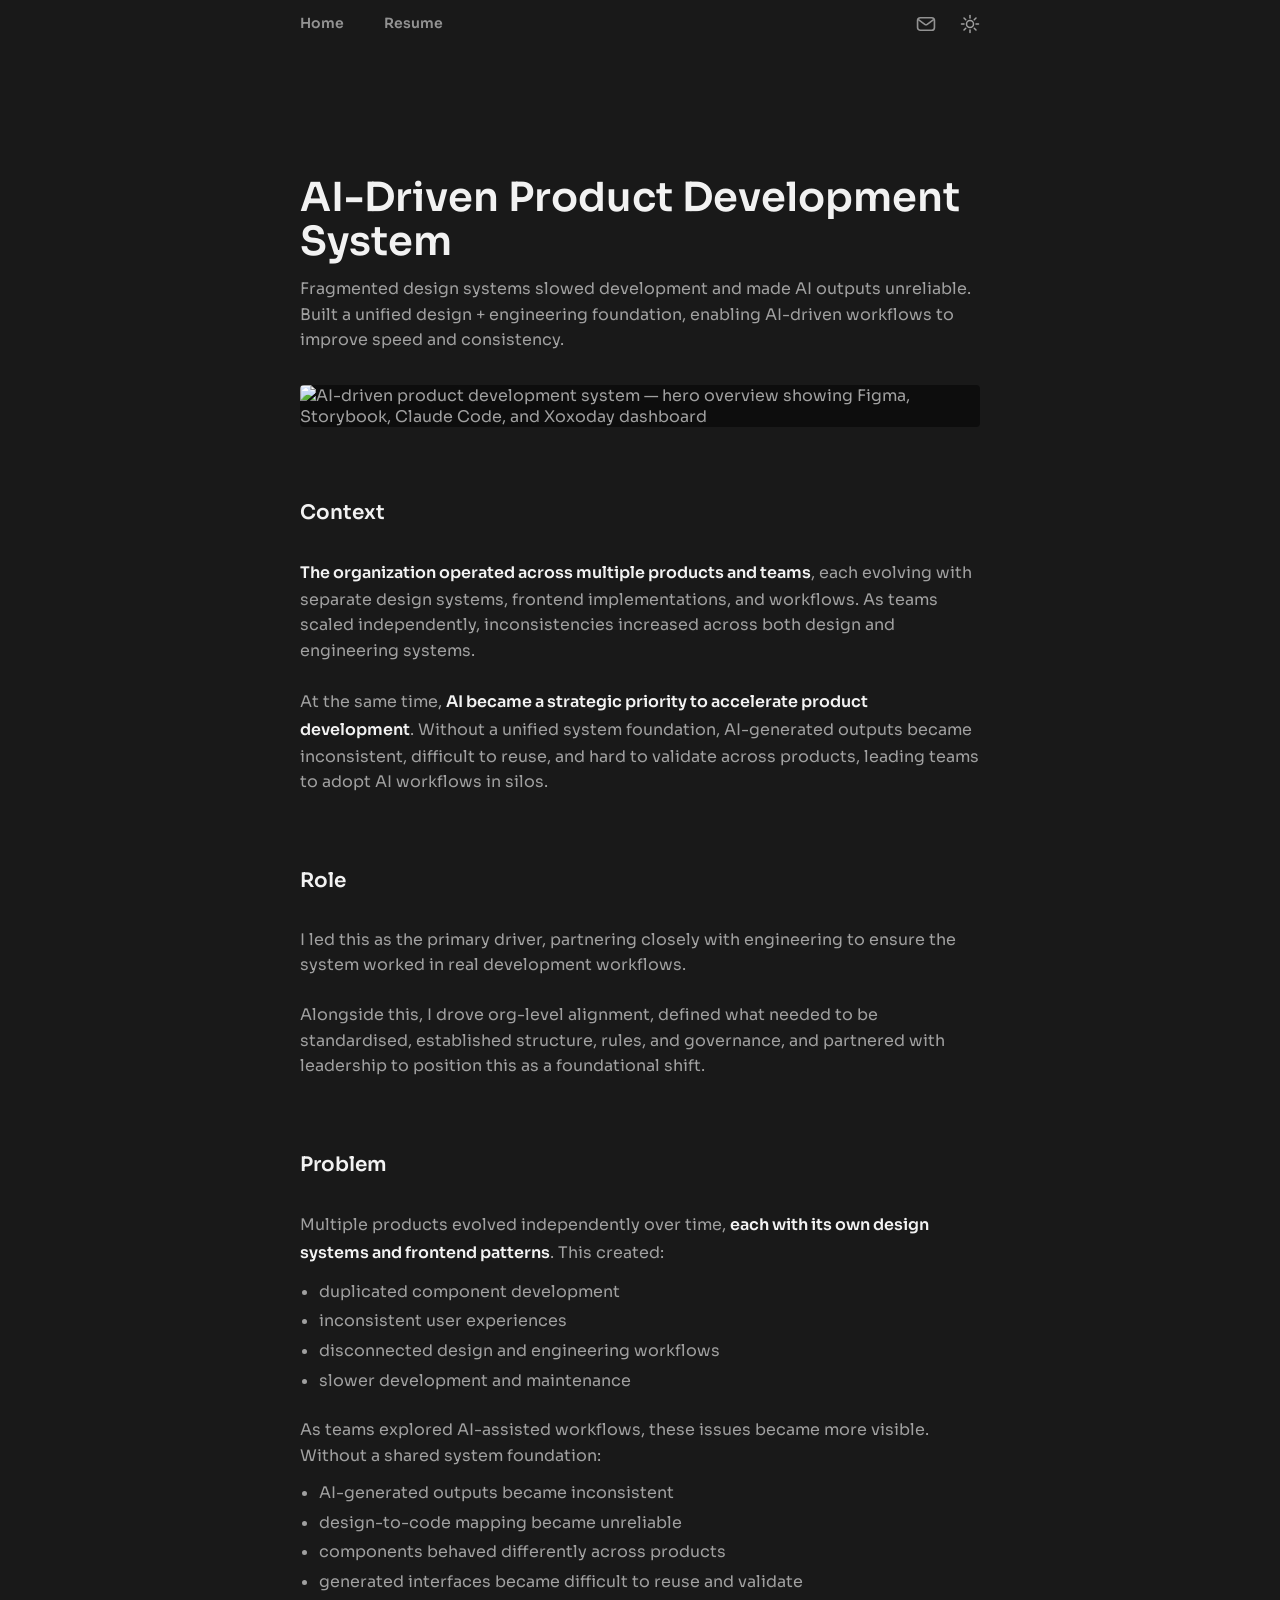
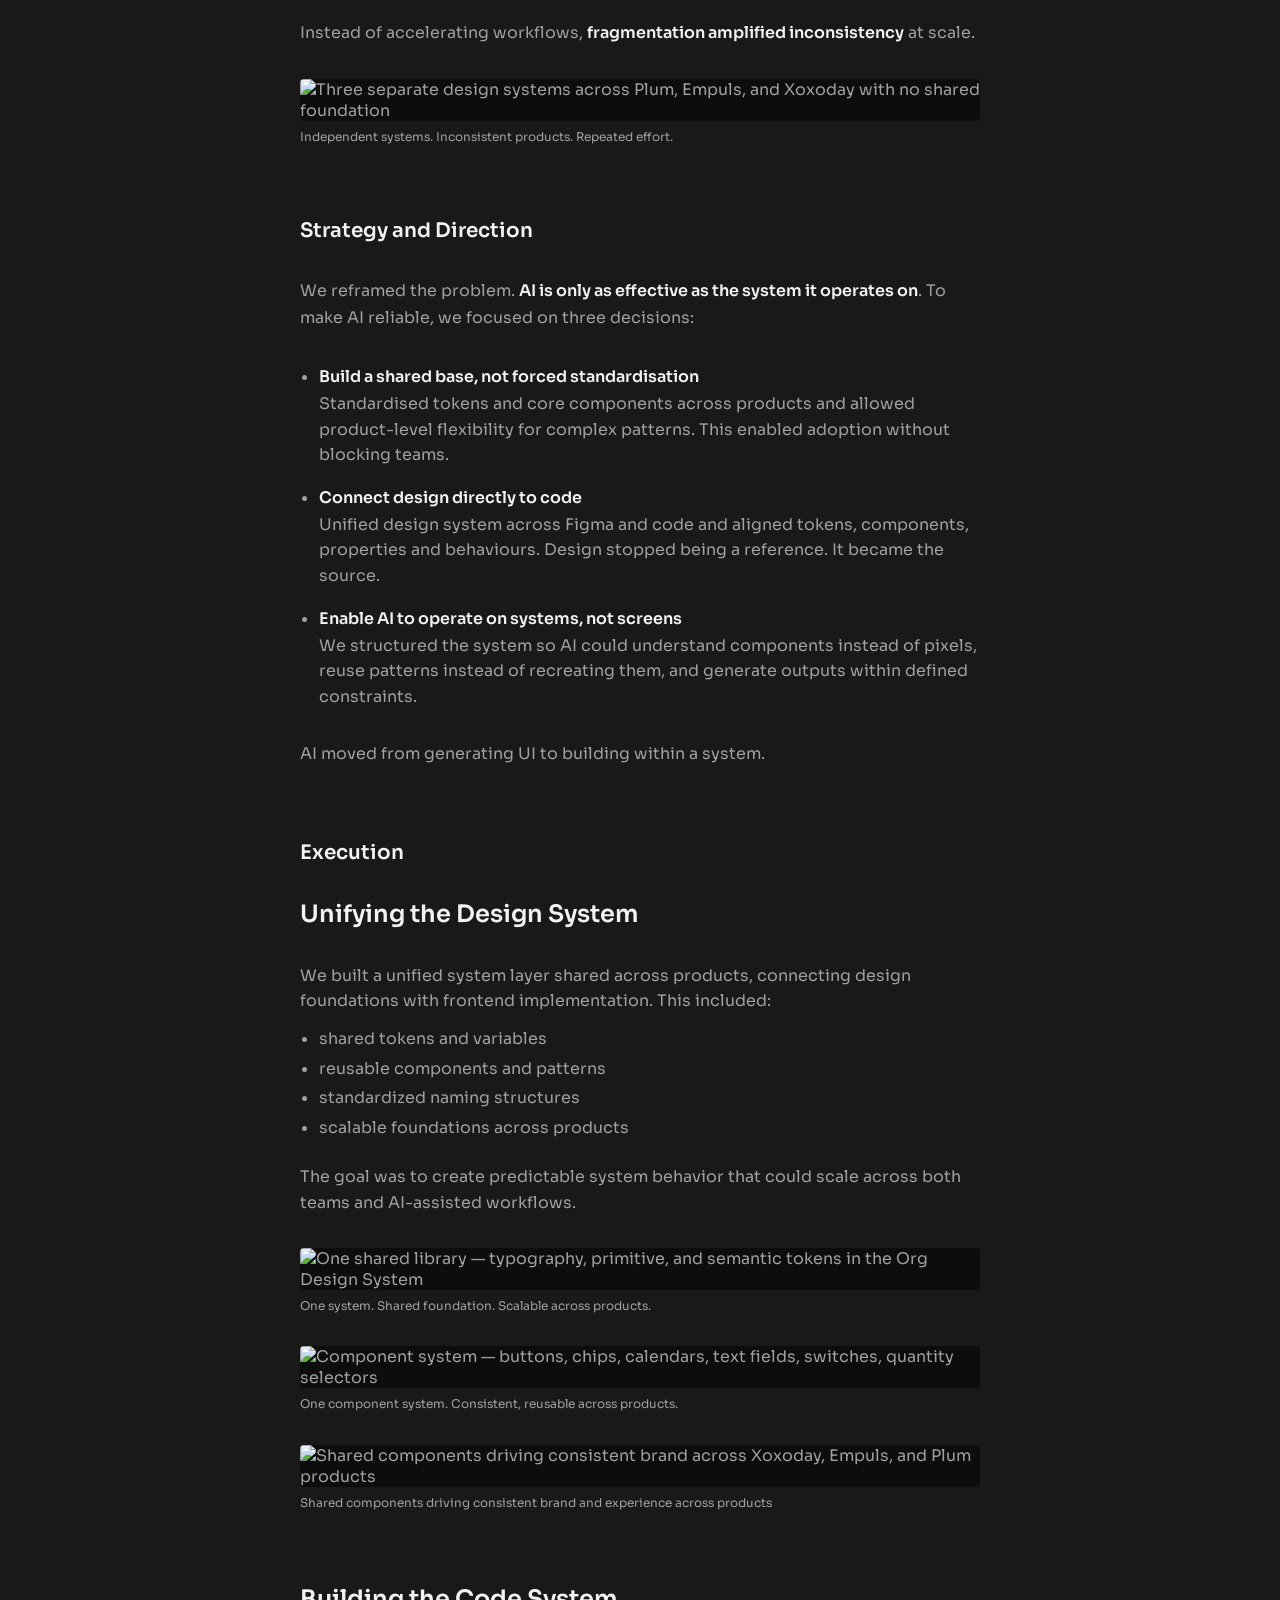
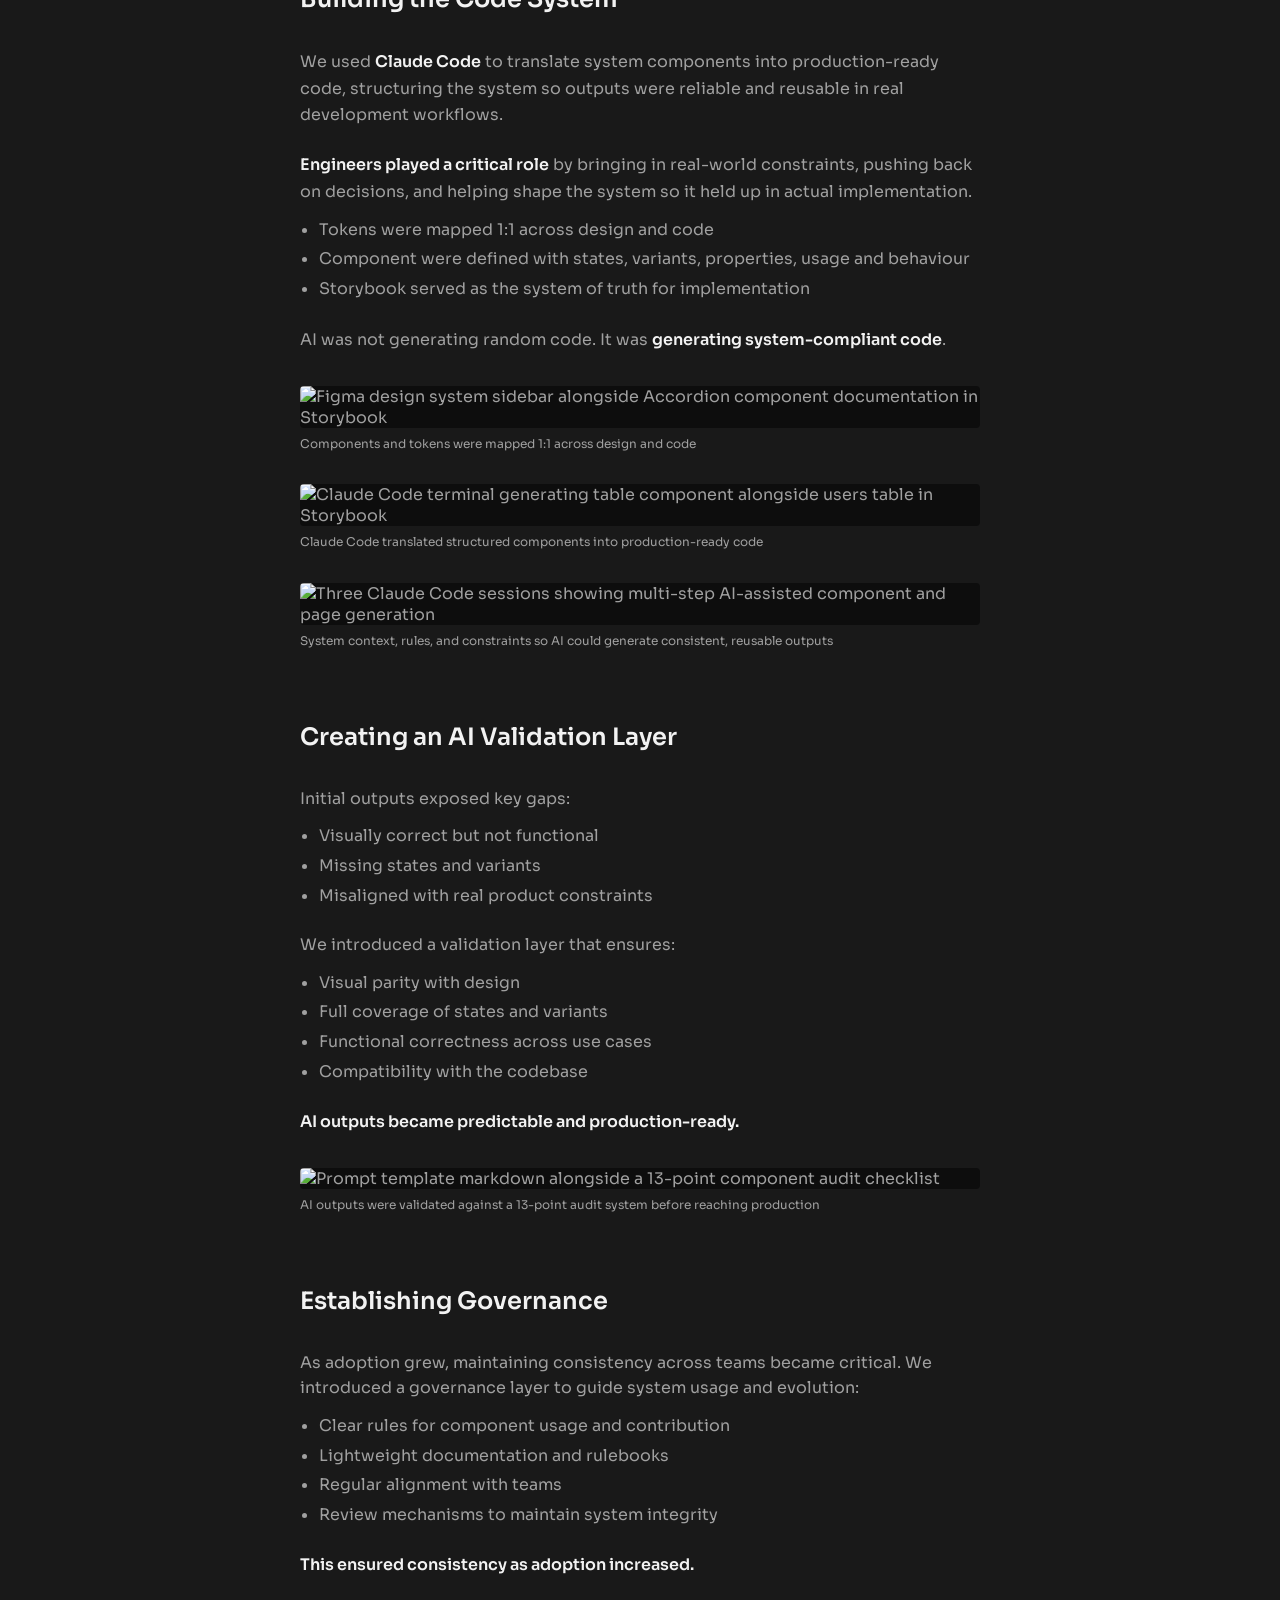
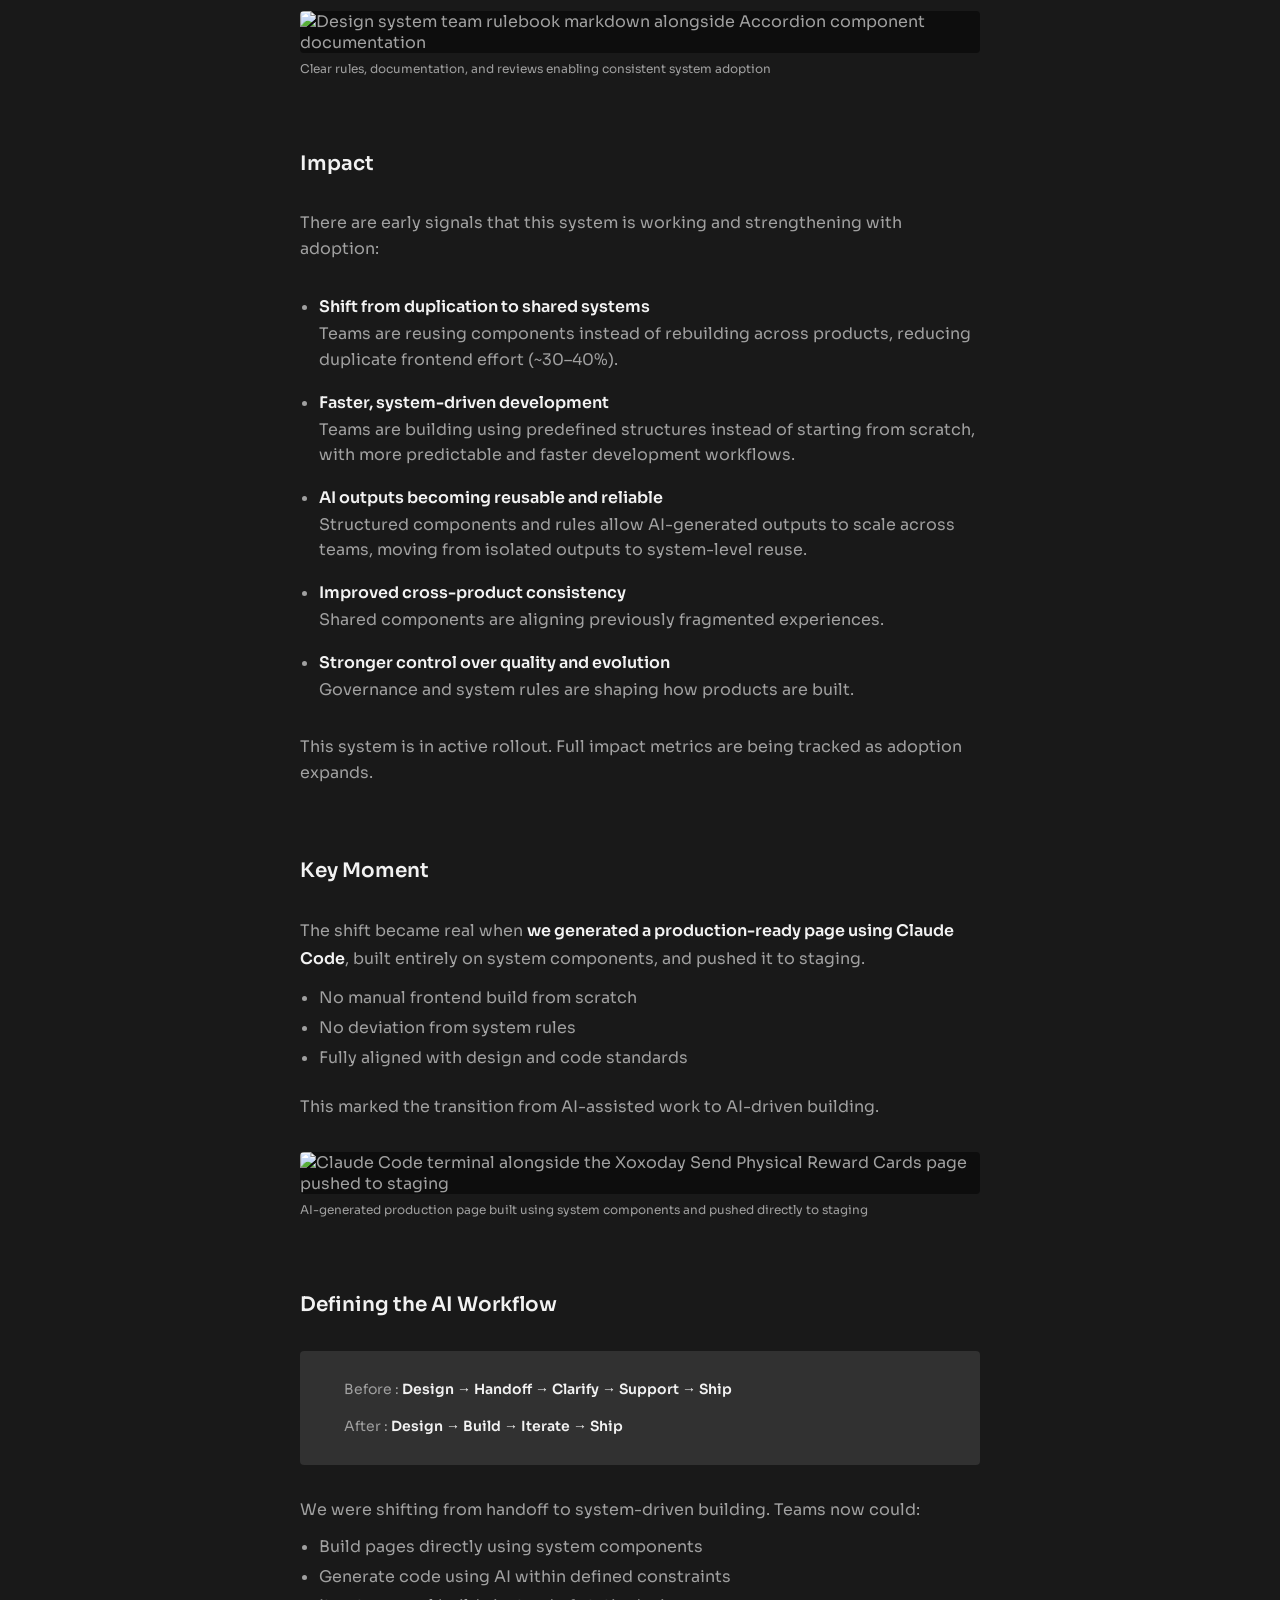
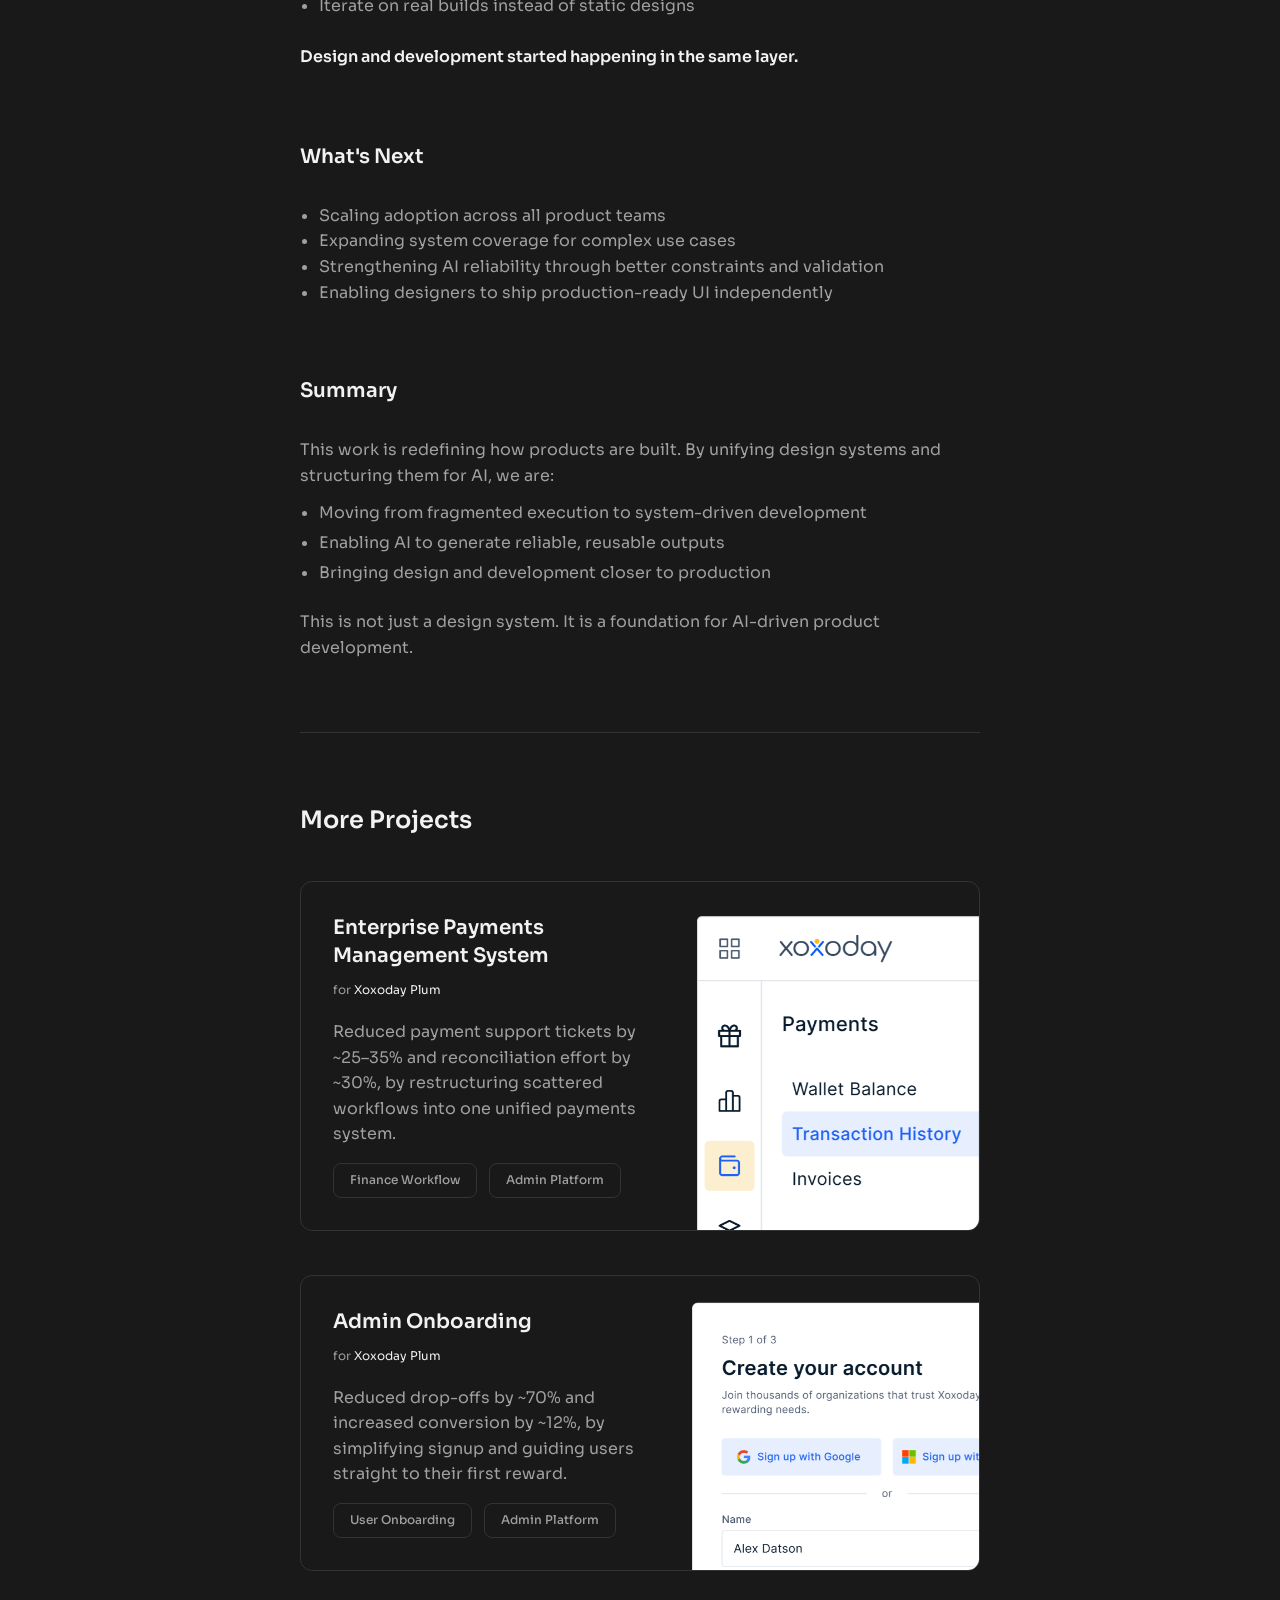
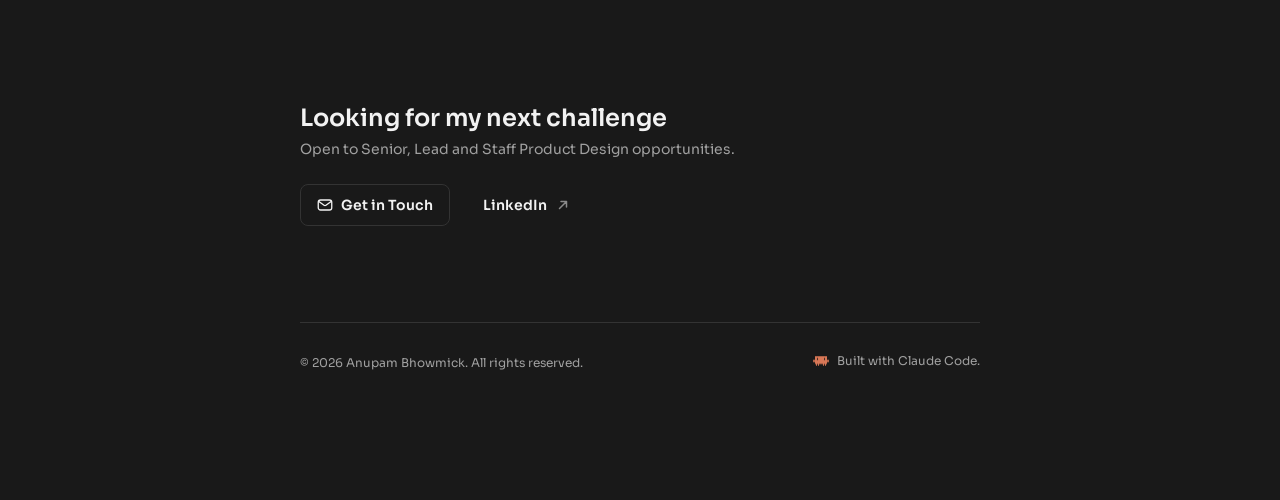
==== commit b500dba9: "Update resume to Anupam_Bhowmick_Resume_2026.pdf Replace the old resume PDF and repoint all 13 refer" ====
--- a/ai-system/index.html
+++ b/ai-system/index.html
@@ -33,16 +33,16 @@
       <div class="resume-modal-header">
         <span class="resume-modal-title">Resume — Anupam Bhowmick</span>
         <div class="resume-modal-actions">
-          <a href="/resume/Anupam_Bhowmick_Senior_Product_Designer.pdf" download="Anupam_Bhowmick_Senior_Product_Designer.pdf" class="resume-modal-download">Download PDF</a>
+          <a href="/resume/Anupam_Bhowmick_Resume_2026.pdf" download="Anupam_Bhowmick_Resume_2026.pdf" class="resume-modal-download">Download PDF</a>
           <button class="resume-modal-close" id="resume-modal-close" aria-label="Close">
             <svg width="20" height="20" viewBox="0 0 20 20" fill="none"><line x1="4" y1="4" x2="16" y2="16" stroke="currentColor" stroke-width="1.5" stroke-linecap="round"/><line x1="16" y1="4" x2="4" y2="16" stroke="currentColor" stroke-width="1.5" stroke-linecap="round"/></svg>
           </button>
         </div>
       </div>
-      <iframe src="/resume/Anupam_Bhowmick_Senior_Product_Designer.pdf" title="Resume PDF" loading="lazy"></iframe>
+      <iframe src="/resume/Anupam_Bhowmick_Resume_2026.pdf" title="Resume PDF" loading="lazy"></iframe>
       <div class="resume-mobile-fallback">
         <p class="ds-body" style="text-align:center;">PDF preview isn't available on this device.</p>
-        <a href="/resume/Anupam_Bhowmick_Senior_Product_Designer.pdf" download="Anupam_Bhowmick_Senior_Product_Designer.pdf" class="btn btn-primary">Download Resume</a>
+        <a href="/resume/Anupam_Bhowmick_Resume_2026.pdf" download="Anupam_Bhowmick_Resume_2026.pdf" class="btn btn-primary">Download Resume</a>
       </div>
     </div>
   </div>
